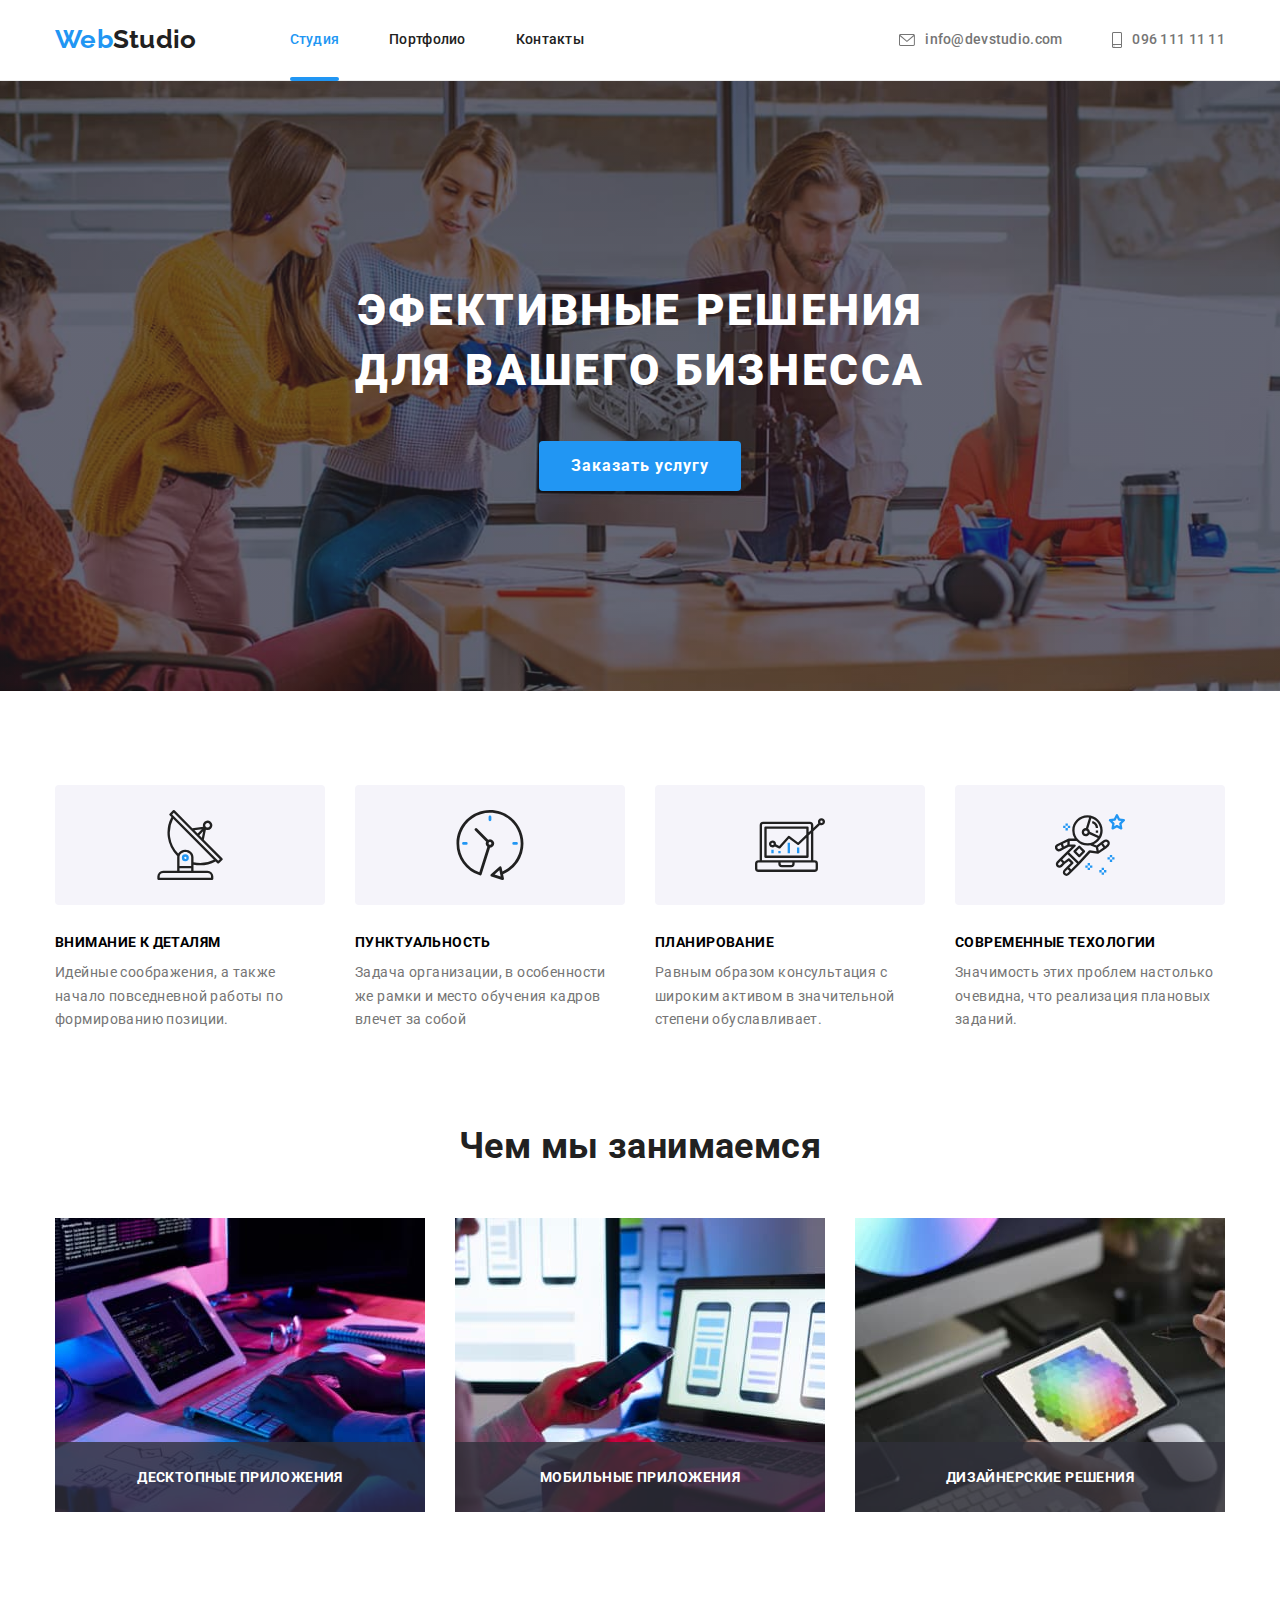
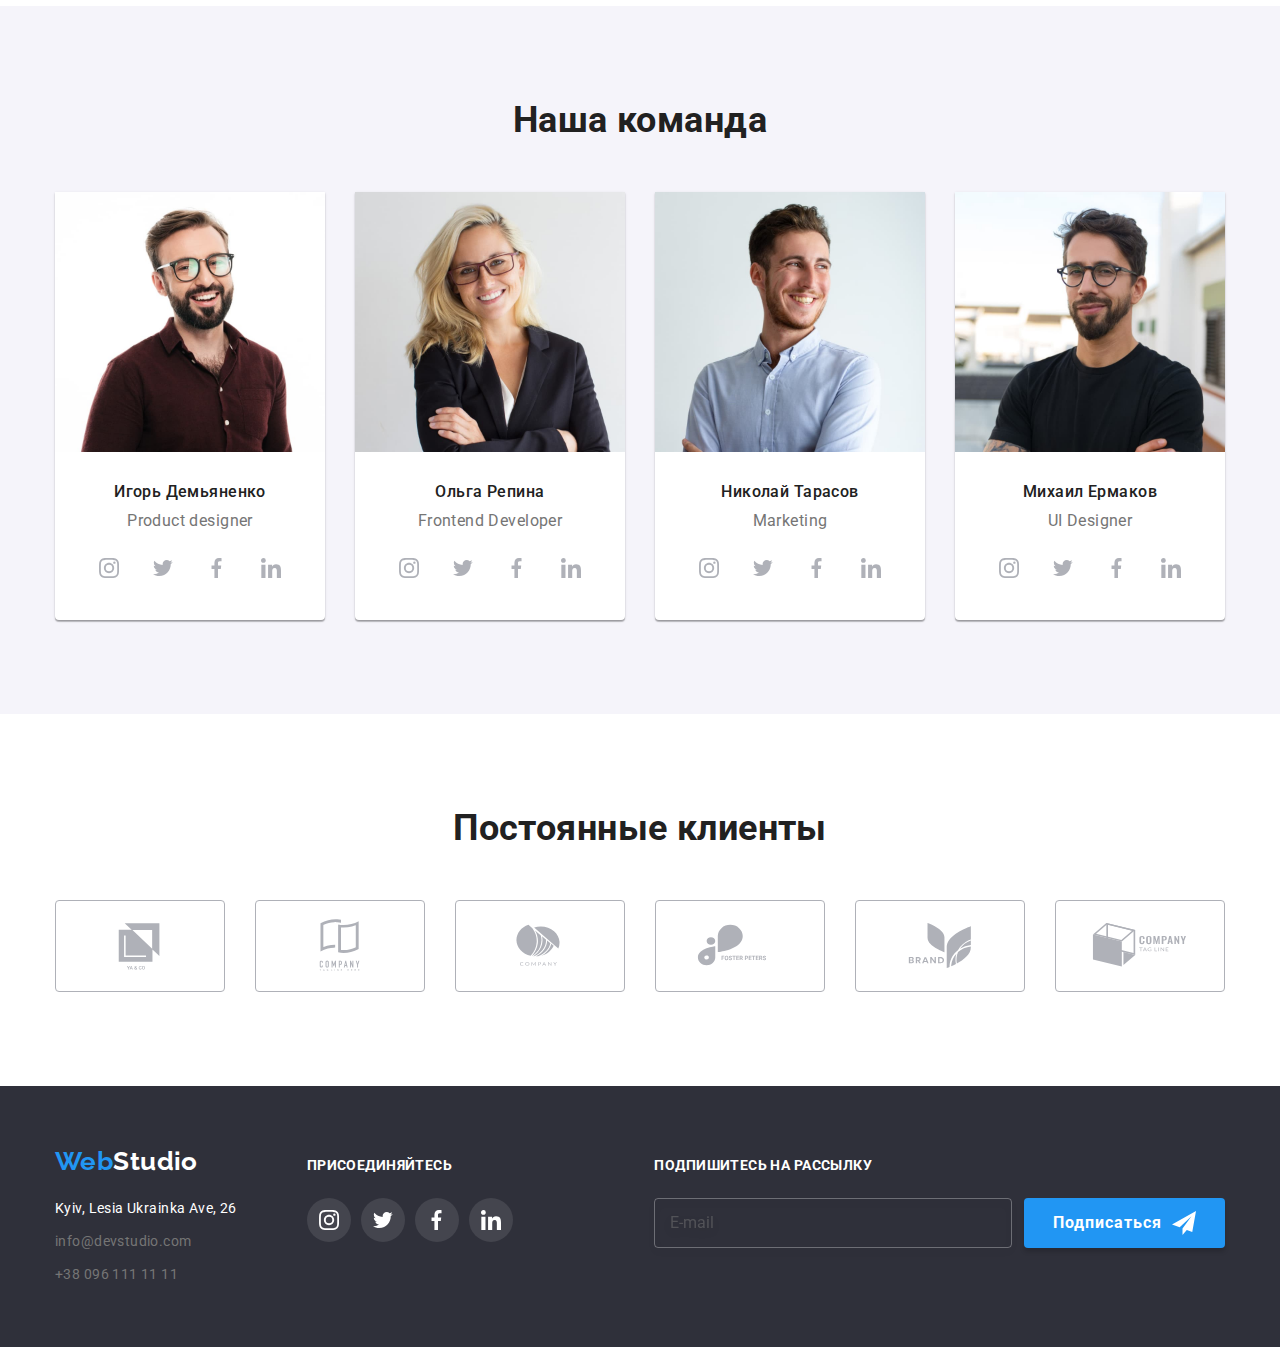
==== index.html @ c637be65 "Initial commit" ====
<!DOCTYPE html>
<html lang="ru">

<head>
  <meta charset="UTF-8" />
  <meta http-equiv="X-UA-Compatible" content="IE=edge" />
  <meta name="viewport" content="width=device-width, initial-scale=1.0" />
  <title>Document</title>
  <link rel="stylesheet"
    href="https://cdnjs.cloudflare.com/ajax/libs/modern-normalize/1.0.0/modern-normalize.min.css" />
  <link href="https://fonts.googleapis.com/css2?family=Raleway:wght@700&family=Roboto:wght@400;500;700;900&display=swap"
    rel="stylesheet" />
  <link rel="stylesheet" href="./css/main.min.css" />
</head>

<!--шапка сайта-->
<header class="header">
  <div class="header__container container">
    <nav class="nav">

      <a href="index.html" class="link logo">Web<span class="logo-studio">Studio</span></a>
      <ul class="list nav__list">

        <li class="nav__list-item"><a href="index.html" class="nav__link link blue">Студия</a></li>

        <li class="nav__list-item"><a href="portfolio.html" class="nav__link link">Портфолио</a></li>

        <li class="nav__list-item"><a href="" class="nav__link link">Контакты</a></li>
      </ul>
    </nav>
    <ul class="list contacts">
      <li class="contacts__item"><a href="mailto:info@devstudio.com" class="link contacts__link"><svg
            class="icon mail__icon">
            <use href="./images/index_logo/symbol-defs.svg#icon-mailbox"></use>
          </svg>
          info@devstudio.com</a></li>

      <li class="contacts__item"><a href="tel:+380961111111" class="link contacts__link">
          <svg class="icon tel__icon">
            <use href="./images/index_logo/symbol-defs.svg#icon-smartphone"></use>
          </svg>
          096 111 11 11</a></li>
    </ul>

  </div>
</header>
<main>
  <!--главная страница-->

  <section class="hero">
    <div class="container">
      <h1 class="hero-title">Эфективные решения для вашего бизнесса</h1>
      <button type="button" class="hero-button" data-modal-open>Заказать услугу</button>
    </div>
  </section>

  <section class="description section">
    <div class="container">
      <h2 class="hidden-title">Наши особенности</h2>
      <ul class="description__list list card-set">
        <li class="description-item ">
          <div class="description-icon">
            <svg class="icon" width="70" height="70">
              <use href="./images/index_logo/symbol-defs.svg#icon-antenna-1"></use>
            </svg>
          </div>
          <h3 class="description-title">Внимание к деталям</h3>
          <p class="about-content">Идейные соображения, а также начало повседневной работы по формированию позиции.</p>
        </li>
        <li class="description-item ">
          <div class="description-icon">
            <svg class="icon" width="70" height="70">
              <use href="./images/index_logo/symbol-defs.svg#icon-clock-2"></use>
            </svg>
          </div>
          <h3 class="description-title">Пунктуальность</h3>
          <p class="about-content">
            Задача организации, в особенности же рамки и место обучения кадров влечет за собой
          </p>
        </li>
        <li class="description-item ">
          <div class="description-icon">
            <svg class="icon" width="70" height="70">
              <use href="./images/index_logo/symbol-defs.svg#icon-diagram-3"></use>
            </svg>
          </div>
          <h3 class="description-title">Планирование</h3>
          <p class="about-content">
            Равным образом консультация с широким активом в значительной степени обуславливает.
          </p>
        </li>
        <li class="description-item ">
          <div class="description-icon">
            <svg class="icon" width="70" height="70">
              <use href="./images/index_logo/symbol-defs.svg#icon-astronaut-4"></use>
            </svg>
          </div>
          <h3 class="description-title">Современные техологии</h3>
          <p class="about-content">Значимость этих проблем настолько очевидна, что реализация плановых заданий.</p>
        </li>
      </ul>
    </div>
  </section>

  <section class="section about">
    <div class="container">
      <h2 class="section-title">Чем мы занимаемся</h2>
      <ul class="about-list list card-set">

        <li class="about-item">

          <img src="./images/computer.jpg" alt="комп" width="370" height="294" />
          <div class="about-card">
            <p class="about-text">ДЕСКТОПНЫЕ ПРИЛОЖЕНИЯ</p>
          </div>
        </li>
        <li class="about-item">

          <img src="./images/telephone.jpg" alt="телефон" width="370" height="294" />
          <div class="about-card">
            <p class="about-text">МОБИЛЬНЫЕ ПРИЛОЖЕНИЯ</p>

          </div>
        </li>
        <li class="about-item">

          <img src="./images/tablet.jpg" alt="планшет" width="370" height="294" />
          <div class="about-card">
            <p class="about-text">ДИЗАЙНЕРСКИЕ РЕШЕНИЯ</p>
          </div>


        </li>


      </ul>
    </div>
  </section>
  <section class="team section">
    <div class="container">
      <h2 class="section-title">Наша команда</h2>
      <ul class="team-list list card-set">
        <li class="team-item">
          <img src="./images/man1.jpg" alt="Игорь Демьяненко" width="270" height="260" />
          <div class="team-about">
            <h3 class="team-name">Игорь Демьяненко</h3>
            <p class="team-work">Product designer</p>

            <ul class="socials list">
              <li class="socials-item">
                <a class="socials-link link" href="" target="_blank" rel="noopener noreferrer" aria-label="instagram">
                  <svg class="socials-icon" width="20px" height="20px">
                    <use href="./images/index_logo/symbol-defs.svg#icon-instagram"></use>
                  </svg>
                </a>
              </li>
              <li class="socials-item">
                <a class="socials-link link" href="" target="_blank" rel="noopener noreferrer" aria-label="twitter">
                  <svg class="socials-icon" width="20" height="20">
                    <use href="./images/index_logo/symbol-defs.svg#icon-twitter"></use>
                  </svg>
                </a>
              </li>
              <li class="socials-item">
                <a class="socials-link link" href="" target="_blank" rel="noopener noreferrer" aria-label="facebook">
                  <svg class="socials-icon" width="20" height="20">
                    <use href="./images/index_logo/symbol-defs.svg#icon-facebook"></use>
                  </svg>
                </a>
              </li>
              <li class="socials-item">
                <a class="socials-link link" href="" target="_blank" rel="noopener noreferrer" aria-label="linkedin">
                  <svg class="socials-icon" width="20" height="20">
                    <use href="./images/index_logo/symbol-defs.svg#icon-linkedin"></use>
                  </svg>
                </a>
              </li>
            </ul>
          </div>
        </li>
        <li class="team-item">
          <img src="./images/women1.jpg" alt="Ольга Репина" width="270" height="260" />
          <div class="team-about">
            <h3 class="team-name">Ольга Репина</h3>
            <p class="team-work">Frontend Developer</p>
            <ul class="socials list">
              <li class="socials-item">
                <a class="socials-link link" href="" target="_blank" rel="noopener noreferrer" aria-label="instagram">
                  <svg class="socials-icon" width="20px" height="20px">
                    <use href="./images/index_logo/symbol-defs.svg#icon-instagram"></use>
                  </svg>
                </a>
              </li>
              <li class="socials-item">
                <a class="socials-link link" href="" target="_blank" rel="noopener noreferrer" aria-label="twitter">
                  <svg class="socials-icon" width="20" height="20">
                    <use href="./images/index_logo/symbol-defs.svg#icon-twitter"></use>
                  </svg>
                </a>
              </li>
              <li class="socials-item">
                <a class="socials-link link" href="" target="_blank" rel="noopener noreferrer" aria-label="facebook">
                  <svg class="socials-icon" width="20" height="20">
                    <use href="./images/index_logo/symbol-defs.svg#icon-facebook"></use>
                  </svg>
                </a>
              </li>
              <li class="socials-item">
                <a class="socials-link link" href="" target="_blank" rel="noopener noreferrer" aria-label="linkedin">
                  <svg class="socials-icon" width="20" height="20">
                    <use href="./images/index_logo/symbol-defs.svg#icon-linkedin"></use>
                  </svg>
                </a>
              </li>
            </ul>
          </div>
        </li>

        <li class="team-item">
          <img src="./images/man2.jpg" alt="Николай Тарасов" width="270" height="260" />
          <div class="team-about">

            <h3 class="team-name">Николай Тарасов</h3>
            <p class="team-work">Marketing</p>
            <ul class="socials list">
              <li class="socials-item">
                <a class="socials-link link" href="" target="_blank" rel="noopener noreferrer" aria-label="instagram">
                  <svg class="socials-icon" width="20px" height="20px">
                    <use href="./images/index_logo/symbol-defs.svg#icon-instagram"></use>
                  </svg>
                </a>
              </li>
              <li class="socials-item">
                <a class="socials-link link" href="" target="_blank" rel="noopener noreferrer" aria-label="twitter">
                  <svg class="socials-icon" width="20" height="20">
                    <use href="./images/index_logo/symbol-defs.svg#icon-twitter"></use>
                  </svg>
                </a>
              </li>
              <li class="socials-item">
                <a class="socials-link link" href="" target="_blank" rel="noopener noreferrer" aria-label="facebook">
                  <svg class="socials-icon" width="20" height="20">
                    <use href="./images/index_logo/symbol-defs.svg#icon-facebook"></use>
                  </svg>
                </a>
              </li>
              <li class="socials-item">
                <a class="socials-link link" href="" target="_blank" rel="noopener noreferrer" aria-label="linkedin">
                  <svg class="socials-icon" width="20" height="20">
                    <use href="./images/index_logo/symbol-defs.svg#icon-linkedin"></use>
                  </svg>
                </a>

              </li>

            </ul>
          </div>

        <li class="team-item">
          <img src="./images/man3.jpg" alt="Михаил Ермаков" width="270" height="260" />

          <div class="team-about">
            <h3 class="team-name">Михаил Ермаков</h3>
            <p class="team-work">UI Designer</p>
            <ul class="socials list">
              <li class="socials-item">
                <a class="socials-link link" href="" target="_blank" rel="noopener noreferrer" aria-label="instagram">
                  <svg class="socials-icon" width="20px" height="20px">
                    <use href="./images/index_logo/symbol-defs.svg#icon-instagram"></use>
                  </svg>
                </a>
              </li>
              <li class="socials-item">
                <a class="socials-link link" href="" target="_blank" rel="noopener noreferrer" aria-label="twitter">
                  <svg class="socials-icon" width="20" height="20">
                    <use href="./images/index_logo/symbol-defs.svg#icon-twitter"></use>
                  </svg>
                </a>
              </li>
              <li class="socials-item">
                <a class="socials-link link" href="" target="_blank" rel="noopener noreferrer" aria-label="facebook">
                  <svg class="socials-icon" width="20" height="20">
                    <use href="./images/index_logo/symbol-defs.svg#icon-facebook"></use>
                  </svg>
                </a>
              </li>
              <li class="socials-item">
                <a class="socials-link link" href="" target="_blank" rel="noopener noreferrer" aria-label="linkedin">
                  <svg class="socials-icon" width="20" height="20">
                    <use href="./images/index_logo/symbol-defs.svg#icon-linkedin"></use>
                  </svg>
                </a>
              </li>
            </ul>

          </div>

      </ul>



    </div>

  </section>
  <section class="client-section section">
    <div class="container">
      <h3 class="section-title">Постоянные клиенты</h3>
      <ul class="card-set list ">
        <li class="client-logo-item">
          <a class="client-link link" href="" target="_blank" rel="noopener noreferrer" aria-label="linkedin">
            <svg class="socials-icon-logo" width="106" height="60">
              <use href="./images/index_logo/symbol-defs.svg#icon-Logo"></use>
            </svg>
          </a>

        </li>
        <li class="client-logo-item">
          <a class="client-link link" href="" target="_blank" rel="noopener noreferrer" aria-label="linkedin">
            <svg class="socials-icon-logo" width="106" height="60">
              <use href="./images/index_logo/symbol-defs.svg#icon-Logo-1"></use>
            </svg>
          </a>
        </li>
        <li class="client-logo-item">
          <a class="client-link link" href="" target="_blank" rel="noopener noreferrer" aria-label="linkedin">
            <svg class="socials-icon-logo" width="106" height="60">
              <use href="./images/index_logo/symbol-defs.svg#icon-Logo-2"></use>
            </svg>
          </a>
        </li>
        <li class="client-logo-item">
          <a class="client-link link" href="" target="_blank" rel="noopener noreferrer" aria-label="linkedin">
            <svg class="socials-icon-logo" width="106" height="60">
              <use href="./images/index_logo/symbol-defs.svg#icon-Logo-3"></use>
            </svg>
          </a>
        </li>
        <li class="client-logo-item">
          <a class="client-link link" href="" target="_blank" rel="noopener noreferrer" aria-label="linkedin">
            <svg class="socials-icon-logo" width="106" height="60">
              <use href="./images/index_logo/symbol-defs.svg#icon-Logo-4"></use>
            </svg>
          </a>
        </li>
        <li class="client-logo-item">
          <a class="client-link link" href="" target="_blank" rel="noopener noreferrer" aria-label="linkedin">
            <svg class="socials-icon-logo" width="106" height="60">
              <use href="./images/index_logo/symbol-defs.svg#icon-Logo-5"></use>
            </svg>
          </a>
        </li>
      </ul>
    </div>
  </section>


</main>

<!--футер-->


<footer class="footer-section">
  <div class="container">
    <div class="footer-container">
      <div class="footer-adress">
        <a href="index.html" class="logo-footer link logo">Web<span class="logo-studio">Studio</span>
        </a>
        <address class="footer-adress">
          <ul class="adress-list list">
            <li class="adress-item">
              <a class="link map" href="https://goo.gl/maps/7oPvkChuXzZk7sUt8" target="_blank"
                rel="noreferrer noopener">Kyiv, Lesia Ukrainka Ave, 26</a>
            </li>
            <li class="adress-item">
              <a href="mailto:info@devstudio.com" class="link">info@devstudio.com</a>
            </li>
            <li class="adress-item">
              <a href="tel:+380961111111" class="link">+38 096 111 11 11</a>
            </li>
          </ul>
        </address>
      </div>
      <div class="footer-social-list list">
        <p class="footer-social-title">Присоединяйтесь</p>
        <ul class="socials list">
          <li class="socials-item">
            <a class="socials-link link" href="" target="_blank" rel="noopener noreferrer" aria-label="instagram">
              <svg class="footer-socials-icon" width="20px" height="20px">
                <use href="./images/index_logo/symbol-defs.svg#icon-instagram"></use>
              </svg>
            </a>
          </li>
          <li class="socials-item">
            <a class="socials-link link" href="" target="_blank" rel="noopener noreferrer" aria-label="twitter">
              <svg class="footer-socials-icon" width="20" height="20">
                <use href="./images/index_logo/symbol-defs.svg#icon-twitter"></use>
              </svg>
            </a>
          </li>
          <li class="socials-item">
            <a class="socials-link link" href="" target="_blank" rel="noopener noreferrer" aria-label="facebook">
              <svg class="footer-socials-icon" width="20" height="20">
                <use href="./images/index_logo/symbol-defs.svg#icon-facebook"></use>
              </svg>
            </a>
          </li>
          <li class="socials-item">
            <a class="socials-link link" href="" target="_blank" rel="noopener noreferrer" aria-label="linkedin">
              <svg class="footer-socials-icon" width="20" height="20">
                <use href="./images/index_logo/symbol-defs.svg#icon-linkedin"></use>
              </svg>
            </a>
          </li>
        </ul>
      </div>
      <div class="footer-subscribe">
        <p class="footer-social-title">Подпишитесь на рассылку</p>
        <form class="footer-form">
          <input type="email" class="footer-form-input" name="email" placeholder="E-mail" required>
          <button class="footer-button hero-button" type="submit">Подписаться
            <svg class="footer-icon-send" width="24px" height="24px" xmlns="http://www.w3.org/2000/svg">
              <path
                d="M24 0L0 13.5L7.66994 16.3407L19.5 5.25002L10.5017 17.3896L10.509 17.3923L10.5 17.3896V24.0001L14.8013 18.982L20.2501 21.0001L24 0Z" />
            </svg>
          </button>
        </form>
      </div>
    </div>
  </div>
</footer>
<!-- Модальное окно-->
<div class="backdrop is-hidden" data-modal>
  <div class="modal">
    <!-- Контент модального окна -->
    <form class="form" autocomplete="off">
      <strong class="form-title">Залиште свої дані, ми вам передзвонимо</strong>

      <div class="register-form-group" role="group">

        <label class="form-field" for="name">
          <span class="form-label">Имя</span>
          <span class = "form-block">
          <input type="text" class="form-input" id="name" required minlength="3">
          <svg class="register-form-icon" width="18" height="18">
            <use href="./js/img_modal/modal-sybol.svg#iconperson-black"></use>
          </svg>
        </span>
        </label>


        <label class="form-field" for="telephone">
          <span class="form-label">Телефон</span>
          <span class = "form-block">
          <input type="tel" class="form-input" name="phone" id="telephone" required maxlength="13">
          <svg class="register-form-icon" width="18" height="18">
            <use href="./js/img_modal/modal-sybol.svg#iconphone-black"></use>
          </svg>
        </span>
        </label>

        <label class="form-field" for="mail">
          <span class="form-label">Почта</span>
          <span class = "form-block">
          <input type="email" class="form-input" name="mail" id="mail" required>
              <svg class="register-form-icon" width="18" height="18">
            <use href="./js/img_modal/modal-sybol.svg#iconemail-black"></use>
          </svg>
          </span>
        </label>

        <label for="coment" class="form-field">
          <span class="form-label">Коментарий</span>
          <textarea class="form-input text-input" name="coment" id="coment" rows="3"
            placeholder="Введите текст"></textarea>
        </label>
      </div>
      <label class="label-checkbox">
        <input class="checkbox" type="checkbox" name="checkbox">
        <span class="checkbox-icon"></span>
        <span class="checkbox-span">Соглашаюсь с рассылкой и принимаю <a class="blue" href="#order-agree">Условия
            договора</a></span>
      </label>
   
      <button class="hero-button" type="submit">Отправить</button>
 </form>
<!-- close-modal-button -->
    <button class="modal-close-button" data-modal-close>
      <svg width="30" height="30" fill="none" xmlns="http://www.w3.org/2000/svg">
        <circle cx="15" cy="15" r="15" fill="#fff" />
        <circle cx="15" cy="15" r="14.5" stroke="#000" stroke-opacity=".1" />
        <path class="close-button-cross"
          d="M21 10.1 19.9 9l-4.4 4.4L11.1 9 10 10.1l4.4 4.4-4.4 4.4 1.1 1.1 4.4-4.4 4.4 4.4 1.1-1.1-4.4-4.4 4.4-4.4Z"
          fill="#000" />
      </svg>
    </button>

  </div>
</div> <!-- <div class="overlay-modal"></div> -->

<script src="./js/modal.js"></script>
</body>

</html>
---- css/main.min.css ----
:root{--cards-item: 1;--cards-set-gap: 30px}h1,h2,h3,h4,h5,p{margin:0}ul,ol{padding:0;margin:0}img{display:block;max-width:100%;height:auto}.list{list-style-type:none}.link{color:currentColor;text-decoration:none}body{font-weight:400;font-size:14px;line-height:1.71;letter-spacing:.03em;color:#757575;font-family:"Roboto",sans-serif}.hidden-title{position:absolute;width:1px;height:1px;margin:-1px;border:0;padding:0;white-space:nowrap;-webkit-clip-path:inset(100%);clip-path:inset(100%);clip:rect(0 0 0 0);overflow:hidden}.link-container{display:-webkit-box;display:-ms-flexbox;display:flex}.is-hidden{opacity:0;visibility:hidden;pointer-events:none}.card-set{display:-webkit-box;display:-ms-flexbox;display:flex;-ms-flex-wrap:wrap;flex-wrap:wrap;gap:30px;-webkit-box-pack:center;-ms-flex-pack:center;justify-content:center}.container{margin:0 auto;padding-right:15px;padding-left:15px}@media screen and (min-width: 480px){.container{width:450px}}@media screen and (min-width: 768px){.container{width:738px}}@media screen and (min-width: 480px){.container{width:1200px}}.section{padding-top:94px;padding-bottom:94px}.section-title{margin-bottom:50px;font-weight:700;font-size:36px;line-height:1.16;color:#212121;text-align:center}.adress-item:hover,.adress-item:focus{color:#2196f3}.adress-item:not(:last-child){margin-bottom:9px}.adress-item{-webkit-transition:color 250ms cubic-bezier(0.4, 0, 0.2, 1);transition:color 250ms cubic-bezier(0.4, 0, 0.2, 1)}.backdrop{position:fixed;top:0;left:0;width:100%;height:100%;background:rgba(0,0,0,.2);display:-webkit-box;display:-ms-flexbox;display:flex;-webkit-box-align:center;-ms-flex-align:center;align-items:center;-webkit-box-pack:center;-ms-flex-pack:center;justify-content:center;-webkit-transition:opacity 250ms cubic-bezier(0.4, 0, 0.2, 1),visibility 250ms cubic-bezier(0.4, 0, 0.2, 1);transition:opacity 250ms cubic-bezier(0.4, 0, 0.2, 1),visibility 250ms cubic-bezier(0.4, 0, 0.2, 1)}.hero-button{display:-webkit-box;display:-ms-flexbox;display:flex;-webkit-box-pack:center;-ms-flex-pack:center;justify-content:center;-webkit-box-align:center;-ms-flex-align:center;align-items:center;margin-left:auto;margin-right:auto;min-width:200px;padding:10px 32px;font-weight:700;font-size:16px;line-height:1.875;letter-spacing:.06em;background:#2196f3;color:#fff;-webkit-box-shadow:0px 4px 4px rgba(0,0,0,.15);box-shadow:0px 4px 4px rgba(0,0,0,.15);border-radius:4px;border:none;cursor:pointer;-webkit-transition:background-color 250ms cubic-bezier(0.4, 0, 0.2, 1);transition:background-color 250ms cubic-bezier(0.4, 0, 0.2, 1)}.hero-button:hover,.hero-button:focus{background-color:#188ce8;outline:none}.filter-button{font-family:"Roboto";font-style:normal;font-weight:500;font-size:16px;line-height:1.62;background:#f5f4fa;color:#212121;cursor:pointer;outline:none;border:none;padding:6px 22px;height:38px;border-radius:4px;-webkit-transition:color 250ms cubic-bezier(0.4, 0, 0.2, 1),background-color 250ms cubic-bezier(0.4, 0, 0.2, 1),-webkit-box-shadow 250ms cubic-bezier(0.4, 0, 0.2, 1);transition:color 250ms cubic-bezier(0.4, 0, 0.2, 1),background-color 250ms cubic-bezier(0.4, 0, 0.2, 1),-webkit-box-shadow 250ms cubic-bezier(0.4, 0, 0.2, 1);transition:color 250ms cubic-bezier(0.4, 0, 0.2, 1),box-shadow 250ms cubic-bezier(0.4, 0, 0.2, 1),background-color 250ms cubic-bezier(0.4, 0, 0.2, 1);transition:color 250ms cubic-bezier(0.4, 0, 0.2, 1),box-shadow 250ms cubic-bezier(0.4, 0, 0.2, 1),background-color 250ms cubic-bezier(0.4, 0, 0.2, 1),-webkit-box-shadow 250ms cubic-bezier(0.4, 0, 0.2, 1)}.filter-button:hover,.filter-button:focus{background-color:#2196f3;color:#f5f4fa;-webkit-box-shadow:0px 3px 1px rgba(0,0,0,.1),0px 1px 2px rgba(0,0,0,.08),0px 2px 2px rgba(0,0,0,.12);box-shadow:0px 3px 1px rgba(0,0,0,.1),0px 1px 2px rgba(0,0,0,.08),0px 2px 2px rgba(0,0,0,.12);outline:none}.modal-close-button{position:absolute;right:8px;top:8px;background:#fff;border:none;display:-webkit-box;display:-ms-flexbox;display:flex;-webkit-box-align:center;-ms-flex-align:center;align-items:center;-webkit-box-pack:center;-ms-flex-pack:center;justify-content:center;opacity:.7;cursor:pointer;padding:0}.modal-close-button:hover .close-button-cross,.modal-close-button:focus .close-button-cross{fill:#2196f3}.footer-button{display:-webkit-box;display:-ms-flexbox;display:flex;padding:10px 29px;-webkit-box-pack:center;-ms-flex-pack:center;justify-content:center;-webkit-box-align:center;-ms-flex-align:center;align-items:center;gap:10px}.label-checkbox{margin-bottom:20px;display:-webkit-box;display:-ms-flexbox;display:flex;-webkit-box-pack:center;-ms-flex-pack:center;justify-content:center;-webkit-box-align:center;-ms-flex-align:center;align-items:center;gap:8px;-ms-flex-line-pack:center;align-content:center;cursor:pointer}.checkbox:checked+.checkbox-icon{width:16px;height:15px;background-image:url(../js/img_modal/icon-check.svg);background-color:#2196f3;border-color:#2196f3;background-size:contain}.checkbox:hover+.checkbox-icon,.checkbox:focus+.checkbox-icon{border-color:#2196f3;-webkit-transition:border-color 250ms cubic-bezier(0.4, 0, 0.2, 1);transition:border-color 250ms cubic-bezier(0.4, 0, 0.2, 1)}.checkbox{-webkit-appearance:none;-moz-appearance:none;appearance:none}.checkbox-icon{display:block;height:15px;width:16px;border:2px solid #212121;border-radius:4px}.checkbox-span .blue{color:#2196f3}.contacts{margin-left:auto;display:-webkit-box;display:-ms-flexbox;display:flex;-webkit-box-align:center;-ms-flex-align:center;align-items:center}.contacts__link:hover,.contacts__link:focus{color:#2196f3}.contacts__item:not(:last-child){margin-right:50px}.mail__icon{width:16px;height:12px}.icon:hover{fill:currentColor}.tel__icon{width:10px;height:16px}.contacts .icon{fill:currentColor;margin-right:10px}.logo{color:#2196f3;font-family:"Raleway";font-style:normal;font-weight:700;font-size:26px;line-height:1.2}.logo-studio{color:#212121}.socials-icon-logo{fill:#afb1b8;-webkit-transition:fill 250ms cubic-bezier(0.4, 0, 0.2, 1);transition:fill 250ms cubic-bezier(0.4, 0, 0.2, 1)}.map{color:#fff;-webkit-transition:color 250ms cubic-bezier(0.4, 0, 0.2, 1);transition:color 250ms cubic-bezier(0.4, 0, 0.2, 1)}.map:hover,.map:focus{color:#2196f3}.form-title{display:block;margin-bottom:12px;text-align:center;font-weight:700;font-size:20px;line-height:23px;color:#212121}.modal{position:relative;z-index:2;background:#fff;-webkit-box-shadow:0px 1px 3px rgba(0,0,0,.12),0px 1px 1px rgba(0,0,0,.14),0px 2px 1px rgba(0,0,0,.2);box-shadow:0px 1px 3px rgba(0,0,0,.12),0px 1px 1px rgba(0,0,0,.14),0px 2px 1px rgba(0,0,0,.2);border-radius:4px;-webkit-transition:-webkit-transform 250ms cubic-bezier(0.4, 0, 0.2, 1);transition:-webkit-transform 250ms cubic-bezier(0.4, 0, 0.2, 1);transition:transform 250ms cubic-bezier(0.4, 0, 0.2, 1);transition:transform 250ms cubic-bezier(0.4, 0, 0.2, 1), -webkit-transform 250ms cubic-bezier(0.4, 0, 0.2, 1);display:block;padding:40px}.backdrop.is-hidden .modal{-webkit-transform:scale(0);transform:scale(0)}.modal-svg{background-color:#188ce8}.nav{display:-webkit-box;display:-ms-flexbox;display:flex;-webkit-box-align:center;-ms-flex-align:center;align-items:center}.nav__list{color:#212121;display:-webkit-box;display:-ms-flexbox;display:flex;-webkit-column-gap:50px;-moz-column-gap:50px;column-gap:50px}.nav__list .blue{color:#2196f3}.nav__list>.nav__link:not(:last-child){margin-right:50px}.nav__list .link:hover,.nav__list .link:focus{color:#2196f3}.nav__list .blue::after,.nav__link:hover::after,.nav__link:focus::after{opacity:1}.nav__link::after{content:"";width:100%;height:4px;background-color:#2196f3;border-radius:2px;position:absolute;display:block;opacity:0;bottom:-1px;-webkit-transition:opacity 250ms cubic-bezier(0.4, 0, 0.2, 1);transition:opacity 250ms cubic-bezier(0.4, 0, 0.2, 1)}.nav__link{position:relative}.nav__link,.contacts__link{display:-webkit-box;display:-ms-flexbox;display:flex;-webkit-box-pack:center;-ms-flex-pack:center;justify-content:center;padding-top:32px;padding-bottom:32px;-webkit-box-align:center;-ms-flex-align:center;align-items:center;-webkit-transition:color 250ms cubic-bezier(0.4, 0, 0.2, 1);transition:color 250ms cubic-bezier(0.4, 0, 0.2, 1)}.project-overlay{position:relative;overflow:hidden}.overlay{position:absolute;bottom:0;right:0;width:100%;height:100%;color:#fff;font-size:18px;line-height:28px;letter-spacing:.03em;background-color:rgba(33,150,243,.9);-webkit-transform:translatey(100%);transform:translatey(100%);-webkit-transition:-webkit-transform 250ms ease;transition:-webkit-transform 250ms ease;transition:transform 250ms ease;transition:transform 250ms ease, -webkit-transform 250ms ease;padding:63px 24px;opacity:0}.portfolio-link:hover .overlay,.portfolio-link:focus .overlay{-webkit-transform:translatex(0);transform:translatex(0);opacity:1}.portfolio-item{-ms-flex-preferred-size:calc((100% - 60px)/3);flex-basis:calc((100% - 60px)/3)}.portfolio-link:hover,.portfolio-link:focus{-webkit-box-shadow:0px 1px 1px rgba(0,0,0,.12),0px 4px 4px rgba(0,0,0,.06),1px 4px 6px rgba(0,0,0,.16);box-shadow:0px 1px 1px rgba(0,0,0,.12),0px 4px 4px rgba(0,0,0,.06),1px 4px 6px rgba(0,0,0,.16)}.socials{display:-webkit-box;display:-ms-flexbox;display:flex;-webkit-box-align:center;-ms-flex-align:center;align-items:center;-webkit-box-pack:center;-ms-flex-pack:center;justify-content:center;gap:10px}.socials-link{display:-webkit-box;display:-ms-flexbox;display:flex;-webkit-box-align:center;-ms-flex-align:center;align-items:center;-webkit-box-pack:center;-ms-flex-pack:center;justify-content:center;width:44px;height:44px;background-color:#fff;border-radius:50%;outline:none;-webkit-transition:background-color 250ms cubic-bezier(0.4, 0, 0.2, 1);transition:background-color 250ms cubic-bezier(0.4, 0, 0.2, 1)}.socials-icon{fill:#afb1b8;-webkit-transition:background-color 250ms cubic-bezier(0.4, 0, 0.2, 1),fill 250ms cubic-bezier(0.4, 0, 0.2, 1);transition:background-color 250ms cubic-bezier(0.4, 0, 0.2, 1),fill 250ms cubic-bezier(0.4, 0, 0.2, 1)}.socials-link:hover,.socials-link:focus,.socials-link:active{background-color:#2196f3}.socials-link:hover .socials-icon,.socials-link:active .socials-icon,.socials-link:focus .socials-icon{fill:#fff}.about{padding-top:0}.about-item{-ms-flex-preferred-size:calc((100% - 60px)/3);flex-basis:calc((100% - 60px)/3);position:relative}.about-card{width:100%;position:absolute;bottom:0;left:0;width:100%;font-weight:700;background-color:rgba(47,48,58,.8);line-height:16px;text-align:center;text-transform:uppercase;color:#fff;padding:27px}.client-list{display:-webkit-box;display:-ms-flexbox;display:flex;-webkit-box-align:center;-ms-flex-align:center;align-items:center;-webkit-box-pack:center;-ms-flex-pack:center;justify-content:center;gap:30px}.client-link{display:-webkit-box;display:-ms-flexbox;display:flex;-webkit-box-align:center;-ms-flex-align:center;align-items:center;-webkit-box-pack:center;-ms-flex-pack:center;justify-content:center;height:92px;border:1px solid #afb1b8;outline:none;border-radius:4px;cursor:pointer;-webkit-transition:border 250ms cubic-bezier(0.4, 0, 0.2, 1),fill 250ms cubic-bezier(0.4, 0, 0.2, 1);transition:border 250ms cubic-bezier(0.4, 0, 0.2, 1),fill 250ms cubic-bezier(0.4, 0, 0.2, 1)}.client-link:hover,.client-link:focus{border:var(--color-client-bord-hover)}.client-link:hover .socials-icon-logo,.client-link:focus .socials-icon-logo{fill:#2196f3}.client-logo-item{-ms-flex-preferred-size:calc((100% - 150px)/6);flex-basis:calc((100% - 150px)/6)}.description-title{font-weight:700;font-size:14px;line-height:1.14;text-transform:uppercase;color:#000;margin-bottom:10px}.description-item{-ms-flex-preferred-size:calc((100% - 90px)/4);flex-basis:calc((100% - 90px)/4)}.description-icon{display:-webkit-box;display:-ms-flexbox;display:flex;height:120px;background-color:#f5f4fa;border-radius:4px;-webkit-column-gap:30px;-moz-column-gap:30px;column-gap:30px;margin-bottom:30px;-webkit-box-pack:center;-ms-flex-pack:center;justify-content:center;-webkit-box-align:center;-ms-flex-align:center;align-items:center}.description-icon .icon{height:70px;width:70px;justify-self:center}.filter-list{margin-bottom:50px;display:-webkit-box;display:-ms-flexbox;display:flex;-webkit-column-gap:9px;-moz-column-gap:9px;column-gap:9px;-webkit-box-pack:center;-ms-flex-pack:center;justify-content:center}.filter-list-item{-webkit-box-align:center;-ms-flex-align:center;align-items:center}.footer-social-title{color:var(--color-white);margin-bottom:20px;font-weight:700;text-transform:uppercase}.footer-section{background:var(--color-footer-font);padding-top:60px;padding-bottom:60px}.footer-form{display:-webkit-box;display:-ms-flexbox;display:flex}.footer-form-input{min-width:358px;color:#fff;margin-right:12px;padding:15px;font-size:16px;background-color:rgba(0,0,0,0);border:1px solid rgba(255,255,255,.3);-webkit-filter:drop-shadow(0px 4px 4px rgba(0, 0, 0, 0.15));filter:drop-shadow(0px 4px 4px rgba(0, 0, 0, 0.15));border-radius:4px}.footer-icon-send{fill:currentColor}.footer-adress{font-style:normal;white-space:nowrap}.footer-container{display:-webkit-box;display:-ms-flexbox;display:flex;gap:70px;-webkit-box-align:baseline;-ms-flex-align:baseline;align-items:baseline}.footer-subscribe{margin-left:auto}.footer-socials-icon{fill:#fff}.footer-section .socials-link{background-color:rgba(255,255,255,.1)}.footer-section .socials-link:hover,.footer-section .socials-link:focus{background-color:#2196f3}.footer-section .logo-studio{color:#fff}.container .logo-footer{margin-bottom:20px;display:inline-block}.form-input{width:100%;height:40px;padding:10px;padding-left:42px;margin:0;background:#fff;border:1px solid rgba(33,33,33,.2);border-radius:4px;resize:none;outline:rgba(0,0,0,0);-webkit-transition:border 250ms cubic-bezier(0.4, 0, 0.2, 1),fill 250ms cubic-bezier(0.4, 0, 0.2, 1);transition:border 250ms cubic-bezier(0.4, 0, 0.2, 1),fill 250ms cubic-bezier(0.4, 0, 0.2, 1)}.form-input:focus,.form-input:hover{border-color:#2196f3;cursor:pointer}.form-input:focus+.register-form-icon,.form-input:hover+.register-form-icon{fill:#2196f3}.text-input{height:120px;padding:12px 16px;position:relative;font-weight:400;font-size:12px;line-height:14px;letter-spacing:.01em}.form-label{-webkit-transition:-webkit-transform 250ms cubic-bezier(0.4, 0, 0.2, 1);transition:-webkit-transform 250ms cubic-bezier(0.4, 0, 0.2, 1);transition:transform 250ms cubic-bezier(0.4, 0, 0.2, 1);transition:transform 250ms cubic-bezier(0.4, 0, 0.2, 1), -webkit-transform 250ms cubic-bezier(0.4, 0, 0.2, 1);font-size:12px;line-height:1.1666666667;letter-spacing:.01em;margin-bottom:4px}.form-block{position:relative}.form-field{display:-webkit-box;display:-ms-flexbox;display:flex;-webkit-box-orient:vertical;-webkit-box-direction:normal;-ms-flex-direction:column;flex-direction:column}.form-field:not(:last-child){margin-bottom:10px}.register-form-icon{position:absolute;top:50%;-webkit-transform:translateY(-50%);transform:translateY(-50%);left:12px}.register-form-group{margin-bottom:20px}::-webkit-input-placeholder{color:rgba(117,117,117,.5)}.header{font-weight:500;line-height:1.14;letter-spacing:.02em;background:#fff;border-bottom:1px solid #ececec}.header__container{display:-webkit-box;display:-ms-flexbox;display:flex;-webkit-box-align:center;-ms-flex-align:center;align-items:center}.header .logo{margin-right:93px}.hero{text-align:center;background:#2f303a;padding-top:200px;padding-bottom:200px;background-image:-webkit-gradient(linear, left top, right top, from(rgba(47, 48, 58, 0.4)), to(rgba(47, 48, 58, 0.4))),url(../images/index_logo/header-img.jpg);background-image:linear-gradient(to right, rgba(47, 48, 58, 0.4), rgba(47, 48, 58, 0.4)),url(../images/index_logo/header-img.jpg);max-width:1600px;margin-left:auto;margin-right:auto;background-repeat:no-repeat;background-size:cover;background-position:center}.hero-title{font-weight:900;font-size:44px;line-height:1.36;letter-spacing:.06em;text-transform:uppercase;color:#fff;width:642px;margin-left:auto;margin-right:auto;margin-bottom:40px}.portfolio-title{font-weight:700;font-size:18px;line-height:2;letter-spacing:.06em;color:#212121;margin-bottom:4px}.portfolio-list{font-size:16px;line-height:1.87}.portfolio-link{display:inline-block;-webkit-transition:-webkit-box-shadow 250ms cubic-bezier(0.4, 0, 0.2, 1);transition:-webkit-box-shadow 250ms cubic-bezier(0.4, 0, 0.2, 1);transition:box-shadow 250ms cubic-bezier(0.4, 0, 0.2, 1);transition:box-shadow 250ms cubic-bezier(0.4, 0, 0.2, 1), -webkit-box-shadow 250ms cubic-bezier(0.4, 0, 0.2, 1);outline:none}.cards-content{padding:20px 24px;border:1px solid #eee}.team{background:#f5f4fa}.team-name{font-weight:500;font-size:16px;line-height:1.19;text-align:center;color:#212121;margin-bottom:10px}.team-item{-webkit-box-shadow:0px 1px 3px rgba(0,0,0,.12),0px 1px 1px rgba(0,0,0,.14),0px 2px 1px rgba(0,0,0,.2);box-shadow:0px 1px 3px rgba(0,0,0,.12),0px 1px 1px rgba(0,0,0,.14),0px 2px 1px rgba(0,0,0,.2);border-radius:0px 0px 4px 4px;background-color:#fff;-ms-flex-preferred-size:calc((100% - 90px)/4);flex-basis:calc((100% - 90px)/4);padding-bottom:30px}.team-work{text-align:center;font-size:16px;line-height:1.19;margin-bottom:16px}.team-about{-webkit-box-align:center;-ms-flex-align:center;align-items:center;background-color:#fff;border-radius:0px 0px 4px 4px;padding:0;margin:0}.team-item img{margin-bottom:30px}:root{--color-grey: #757575;--color-dark-grey: #212121;--color-light-blue: #2196f3;--color-white: #ffffff;--color-black: #000000;--color-footer-font: #2f303a;--color-filter-button: #f5f4fa;--color-footer-primary: rgba(255, 255, 255, 0.6);--color-border: 1px solid #eeeeee;--color-head-border: 1px solid #ececec;--color-social-links: #afb1b8;--color-bg-footer-social-links: rgba(255, 255, 255, 0.1);--color-client-border: 1px solid #afb1b8;--color-client-bord-hover: 1px solid #2196f3;--color-bg-about: rgba(47, 48, 58, 0.8);--color-overlay-portfolio: rgba(33, 150, 243, 0.9);--color-bg-overlay-modal-window: rgba(0, 0, 0, 0.2);--color-bg-hover-button-hero: #188ce8;--transition-duration: 250ms;--transition-function: cubic-bezier(0.4, 0, 0.2, 1);--color-placeholder: rgba(117, 117, 117, 0.5)}.client-link:hover,.client-link:focus{border:var(--color-client-bord-hover)}/*# sourceMappingURL=main.min.css.map */
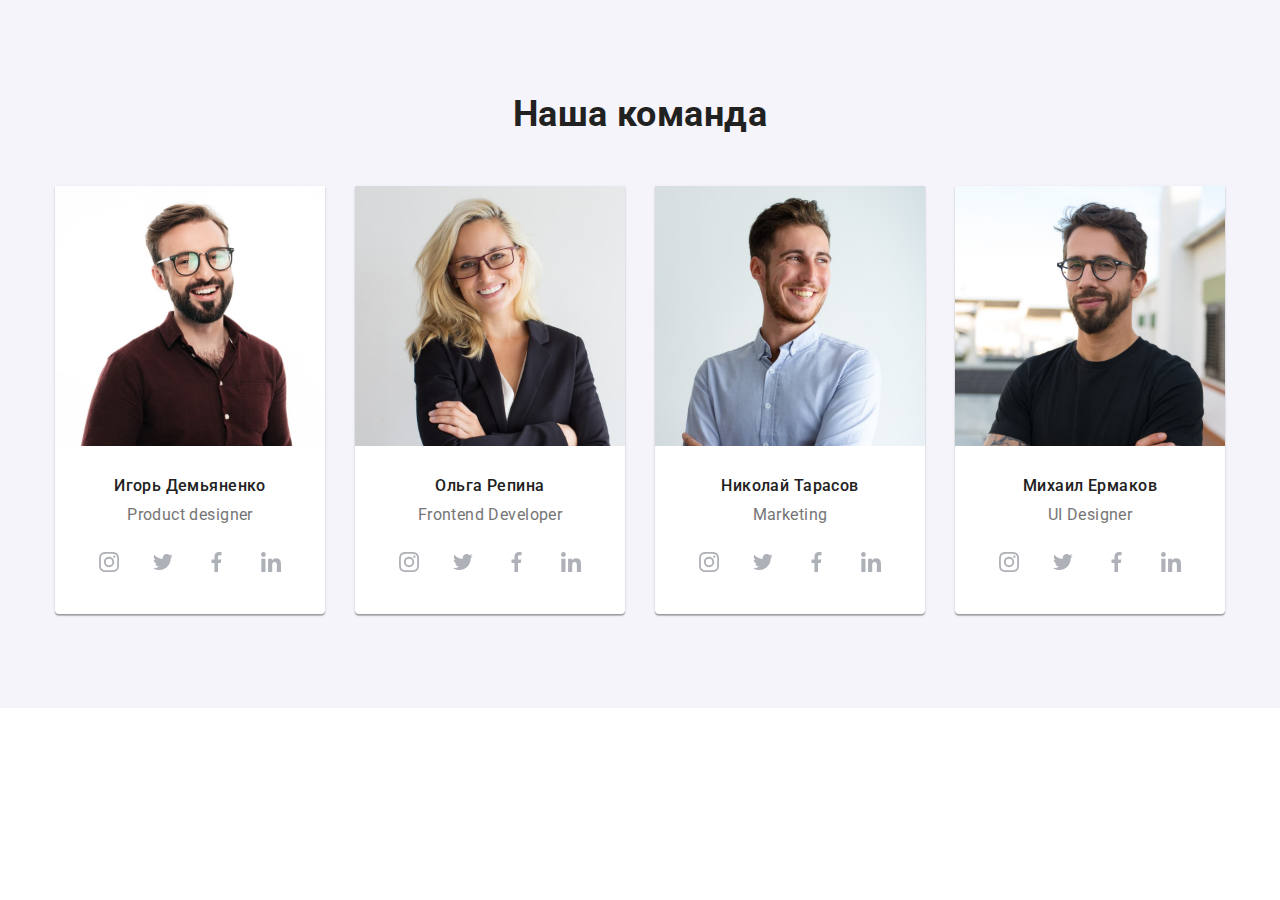
==== commit 5dae4951: "attempt 1" ====
--- a/index.html
+++ b/index.html
@@ -14,7 +14,7 @@
 </head>
 
 <!--шапка сайта-->
-<header class="header">
+<!-- <header class="header">
   <div class="header__container container">
     <nav class="nav">
 
@@ -43,17 +43,17 @@
     </ul>
 
   </div>
-</header>
+</header> -->
 <main>
   <!--главная страница-->
-
+<!-- 
   <section class="hero">
     <div class="container">
       <h1 class="hero-title">Эфективные решения для вашего бизнесса</h1>
       <button type="button" class="hero-button" data-modal-open>Заказать услугу</button>
     </div>
-  </section>
-
+  </section> -->
+<!-- 
   <section class="description section">
     <div class="container">
       <h2 class="hidden-title">Наши особенности</h2>
@@ -100,8 +100,8 @@
         </li>
       </ul>
     </div>
-  </section>
-
+  </section> -->
+<!-- 
   <section class="section about">
     <div class="container">
       <h2 class="section-title">Чем мы занимаемся</h2>
@@ -135,7 +135,7 @@
 
       </ul>
     </div>
-  </section>
+  </section> -->
   <section class="team section">
     <div class="container">
       <h2 class="section-title">Наша команда</h2>
@@ -302,7 +302,7 @@
     </div>
 
   </section>
-  <section class="client-section section">
+  <!-- <section class="client-section section">
     <div class="container">
       <h3 class="section-title">Постоянные клиенты</h3>
       <ul class="card-set list ">
@@ -351,7 +351,7 @@
         </li>
       </ul>
     </div>
-  </section>
+  </section> -->
 
 
 </main>
@@ -359,7 +359,7 @@
 <!--футер-->
 
 
-<footer class="footer-section">
+<!-- <footer class="footer-section">
   <div class="container">
     <div class="footer-container">
       <div class="footer-adress">
@@ -427,7 +427,7 @@
       </div>
     </div>
   </div>
-</footer>
+</footer> -->
 <!-- Модальное окно-->
 <div class="backdrop is-hidden" data-modal>
   <div class="modal">
--- a/css/main.min.css
+++ b/css/main.min.css
@@ -1 +1 @@
-:root{--cards-item: 1;--cards-set-gap: 30px}h1,h2,h3,h4,h5,p{margin:0}ul,ol{padding:0;margin:0}img{display:block;max-width:100%;height:auto}.list{list-style-type:none}.link{color:currentColor;text-decoration:none}body{font-weight:400;font-size:14px;line-height:1.71;letter-spacing:.03em;color:#757575;font-family:"Roboto",sans-serif}.hidden-title{position:absolute;width:1px;height:1px;margin:-1px;border:0;padding:0;white-space:nowrap;-webkit-clip-path:inset(100%);clip-path:inset(100%);clip:rect(0 0 0 0);overflow:hidden}.link-container{display:-webkit-box;display:-ms-flexbox;display:flex}.is-hidden{opacity:0;visibility:hidden;pointer-events:none}.card-set{display:-webkit-box;display:-ms-flexbox;display:flex;-ms-flex-wrap:wrap;flex-wrap:wrap;gap:30px;-webkit-box-pack:center;-ms-flex-pack:center;justify-content:center}.container{margin:0 auto;padding-right:15px;padding-left:15px}@media screen and (min-width: 480px){.container{width:450px}}@media screen and (min-width: 768px){.container{width:738px}}@media screen and (min-width: 480px){.container{width:1200px}}.section{padding-top:94px;padding-bottom:94px}.section-title{margin-bottom:50px;font-weight:700;font-size:36px;line-height:1.16;color:#212121;text-align:center}.adress-item:hover,.adress-item:focus{color:#2196f3}.adress-item:not(:last-child){margin-bottom:9px}.adress-item{-webkit-transition:color 250ms cubic-bezier(0.4, 0, 0.2, 1);transition:color 250ms cubic-bezier(0.4, 0, 0.2, 1)}.backdrop{position:fixed;top:0;left:0;width:100%;height:100%;background:rgba(0,0,0,.2);display:-webkit-box;display:-ms-flexbox;display:flex;-webkit-box-align:center;-ms-flex-align:center;align-items:center;-webkit-box-pack:center;-ms-flex-pack:center;justify-content:center;-webkit-transition:opacity 250ms cubic-bezier(0.4, 0, 0.2, 1),visibility 250ms cubic-bezier(0.4, 0, 0.2, 1);transition:opacity 250ms cubic-bezier(0.4, 0, 0.2, 1),visibility 250ms cubic-bezier(0.4, 0, 0.2, 1)}.hero-button{display:-webkit-box;display:-ms-flexbox;display:flex;-webkit-box-pack:center;-ms-flex-pack:center;justify-content:center;-webkit-box-align:center;-ms-flex-align:center;align-items:center;margin-left:auto;margin-right:auto;min-width:200px;padding:10px 32px;font-weight:700;font-size:16px;line-height:1.875;letter-spacing:.06em;background:#2196f3;color:#fff;-webkit-box-shadow:0px 4px 4px rgba(0,0,0,.15);box-shadow:0px 4px 4px rgba(0,0,0,.15);border-radius:4px;border:none;cursor:pointer;-webkit-transition:background-color 250ms cubic-bezier(0.4, 0, 0.2, 1);transition:background-color 250ms cubic-bezier(0.4, 0, 0.2, 1)}.hero-button:hover,.hero-button:focus{background-color:#188ce8;outline:none}.filter-button{font-family:"Roboto";font-style:normal;font-weight:500;font-size:16px;line-height:1.62;background:#f5f4fa;color:#212121;cursor:pointer;outline:none;border:none;padding:6px 22px;height:38px;border-radius:4px;-webkit-transition:color 250ms cubic-bezier(0.4, 0, 0.2, 1),background-color 250ms cubic-bezier(0.4, 0, 0.2, 1),-webkit-box-shadow 250ms cubic-bezier(0.4, 0, 0.2, 1);transition:color 250ms cubic-bezier(0.4, 0, 0.2, 1),background-color 250ms cubic-bezier(0.4, 0, 0.2, 1),-webkit-box-shadow 250ms cubic-bezier(0.4, 0, 0.2, 1);transition:color 250ms cubic-bezier(0.4, 0, 0.2, 1),box-shadow 250ms cubic-bezier(0.4, 0, 0.2, 1),background-color 250ms cubic-bezier(0.4, 0, 0.2, 1);transition:color 250ms cubic-bezier(0.4, 0, 0.2, 1),box-shadow 250ms cubic-bezier(0.4, 0, 0.2, 1),background-color 250ms cubic-bezier(0.4, 0, 0.2, 1),-webkit-box-shadow 250ms cubic-bezier(0.4, 0, 0.2, 1)}.filter-button:hover,.filter-button:focus{background-color:#2196f3;color:#f5f4fa;-webkit-box-shadow:0px 3px 1px rgba(0,0,0,.1),0px 1px 2px rgba(0,0,0,.08),0px 2px 2px rgba(0,0,0,.12);box-shadow:0px 3px 1px rgba(0,0,0,.1),0px 1px 2px rgba(0,0,0,.08),0px 2px 2px rgba(0,0,0,.12);outline:none}.modal-close-button{position:absolute;right:8px;top:8px;background:#fff;border:none;display:-webkit-box;display:-ms-flexbox;display:flex;-webkit-box-align:center;-ms-flex-align:center;align-items:center;-webkit-box-pack:center;-ms-flex-pack:center;justify-content:center;opacity:.7;cursor:pointer;padding:0}.modal-close-button:hover .close-button-cross,.modal-close-button:focus .close-button-cross{fill:#2196f3}.footer-button{display:-webkit-box;display:-ms-flexbox;display:flex;padding:10px 29px;-webkit-box-pack:center;-ms-flex-pack:center;justify-content:center;-webkit-box-align:center;-ms-flex-align:center;align-items:center;gap:10px}.label-checkbox{margin-bottom:20px;display:-webkit-box;display:-ms-flexbox;display:flex;-webkit-box-pack:center;-ms-flex-pack:center;justify-content:center;-webkit-box-align:center;-ms-flex-align:center;align-items:center;gap:8px;-ms-flex-line-pack:center;align-content:center;cursor:pointer}.checkbox:checked+.checkbox-icon{width:16px;height:15px;background-image:url(../js/img_modal/icon-check.svg);background-color:#2196f3;border-color:#2196f3;background-size:contain}.checkbox:hover+.checkbox-icon,.checkbox:focus+.checkbox-icon{border-color:#2196f3;-webkit-transition:border-color 250ms cubic-bezier(0.4, 0, 0.2, 1);transition:border-color 250ms cubic-bezier(0.4, 0, 0.2, 1)}.checkbox{-webkit-appearance:none;-moz-appearance:none;appearance:none}.checkbox-icon{display:block;height:15px;width:16px;border:2px solid #212121;border-radius:4px}.checkbox-span .blue{color:#2196f3}.contacts{margin-left:auto;display:-webkit-box;display:-ms-flexbox;display:flex;-webkit-box-align:center;-ms-flex-align:center;align-items:center}.contacts__link:hover,.contacts__link:focus{color:#2196f3}.contacts__item:not(:last-child){margin-right:50px}.mail__icon{width:16px;height:12px}.icon:hover{fill:currentColor}.tel__icon{width:10px;height:16px}.contacts .icon{fill:currentColor;margin-right:10px}.logo{color:#2196f3;font-family:"Raleway";font-style:normal;font-weight:700;font-size:26px;line-height:1.2}.logo-studio{color:#212121}.socials-icon-logo{fill:#afb1b8;-webkit-transition:fill 250ms cubic-bezier(0.4, 0, 0.2, 1);transition:fill 250ms cubic-bezier(0.4, 0, 0.2, 1)}.map{color:#fff;-webkit-transition:color 250ms cubic-bezier(0.4, 0, 0.2, 1);transition:color 250ms cubic-bezier(0.4, 0, 0.2, 1)}.map:hover,.map:focus{color:#2196f3}.form-title{display:block;margin-bottom:12px;text-align:center;font-weight:700;font-size:20px;line-height:23px;color:#212121}.modal{position:relative;z-index:2;background:#fff;-webkit-box-shadow:0px 1px 3px rgba(0,0,0,.12),0px 1px 1px rgba(0,0,0,.14),0px 2px 1px rgba(0,0,0,.2);box-shadow:0px 1px 3px rgba(0,0,0,.12),0px 1px 1px rgba(0,0,0,.14),0px 2px 1px rgba(0,0,0,.2);border-radius:4px;-webkit-transition:-webkit-transform 250ms cubic-bezier(0.4, 0, 0.2, 1);transition:-webkit-transform 250ms cubic-bezier(0.4, 0, 0.2, 1);transition:transform 250ms cubic-bezier(0.4, 0, 0.2, 1);transition:transform 250ms cubic-bezier(0.4, 0, 0.2, 1), -webkit-transform 250ms cubic-bezier(0.4, 0, 0.2, 1);display:block;padding:40px}.backdrop.is-hidden .modal{-webkit-transform:scale(0);transform:scale(0)}.modal-svg{background-color:#188ce8}.nav{display:-webkit-box;display:-ms-flexbox;display:flex;-webkit-box-align:center;-ms-flex-align:center;align-items:center}.nav__list{color:#212121;display:-webkit-box;display:-ms-flexbox;display:flex;-webkit-column-gap:50px;-moz-column-gap:50px;column-gap:50px}.nav__list .blue{color:#2196f3}.nav__list>.nav__link:not(:last-child){margin-right:50px}.nav__list .link:hover,.nav__list .link:focus{color:#2196f3}.nav__list .blue::after,.nav__link:hover::after,.nav__link:focus::after{opacity:1}.nav__link::after{content:"";width:100%;height:4px;background-color:#2196f3;border-radius:2px;position:absolute;display:block;opacity:0;bottom:-1px;-webkit-transition:opacity 250ms cubic-bezier(0.4, 0, 0.2, 1);transition:opacity 250ms cubic-bezier(0.4, 0, 0.2, 1)}.nav__link{position:relative}.nav__link,.contacts__link{display:-webkit-box;display:-ms-flexbox;display:flex;-webkit-box-pack:center;-ms-flex-pack:center;justify-content:center;padding-top:32px;padding-bottom:32px;-webkit-box-align:center;-ms-flex-align:center;align-items:center;-webkit-transition:color 250ms cubic-bezier(0.4, 0, 0.2, 1);transition:color 250ms cubic-bezier(0.4, 0, 0.2, 1)}.project-overlay{position:relative;overflow:hidden}.overlay{position:absolute;bottom:0;right:0;width:100%;height:100%;color:#fff;font-size:18px;line-height:28px;letter-spacing:.03em;background-color:rgba(33,150,243,.9);-webkit-transform:translatey(100%);transform:translatey(100%);-webkit-transition:-webkit-transform 250ms ease;transition:-webkit-transform 250ms ease;transition:transform 250ms ease;transition:transform 250ms ease, -webkit-transform 250ms ease;padding:63px 24px;opacity:0}.portfolio-link:hover .overlay,.portfolio-link:focus .overlay{-webkit-transform:translatex(0);transform:translatex(0);opacity:1}.portfolio-item{-ms-flex-preferred-size:calc((100% - 60px)/3);flex-basis:calc((100% - 60px)/3)}.portfolio-link:hover,.portfolio-link:focus{-webkit-box-shadow:0px 1px 1px rgba(0,0,0,.12),0px 4px 4px rgba(0,0,0,.06),1px 4px 6px rgba(0,0,0,.16);box-shadow:0px 1px 1px rgba(0,0,0,.12),0px 4px 4px rgba(0,0,0,.06),1px 4px 6px rgba(0,0,0,.16)}.socials{display:-webkit-box;display:-ms-flexbox;display:flex;-webkit-box-align:center;-ms-flex-align:center;align-items:center;-webkit-box-pack:center;-ms-flex-pack:center;justify-content:center;gap:10px}.socials-link{display:-webkit-box;display:-ms-flexbox;display:flex;-webkit-box-align:center;-ms-flex-align:center;align-items:center;-webkit-box-pack:center;-ms-flex-pack:center;justify-content:center;width:44px;height:44px;background-color:#fff;border-radius:50%;outline:none;-webkit-transition:background-color 250ms cubic-bezier(0.4, 0, 0.2, 1);transition:background-color 250ms cubic-bezier(0.4, 0, 0.2, 1)}.socials-icon{fill:#afb1b8;-webkit-transition:background-color 250ms cubic-bezier(0.4, 0, 0.2, 1),fill 250ms cubic-bezier(0.4, 0, 0.2, 1);transition:background-color 250ms cubic-bezier(0.4, 0, 0.2, 1),fill 250ms cubic-bezier(0.4, 0, 0.2, 1)}.socials-link:hover,.socials-link:focus,.socials-link:active{background-color:#2196f3}.socials-link:hover .socials-icon,.socials-link:active .socials-icon,.socials-link:focus .socials-icon{fill:#fff}.about{padding-top:0}.about-item{-ms-flex-preferred-size:calc((100% - 60px)/3);flex-basis:calc((100% - 60px)/3);position:relative}.about-card{width:100%;position:absolute;bottom:0;left:0;width:100%;font-weight:700;background-color:rgba(47,48,58,.8);line-height:16px;text-align:center;text-transform:uppercase;color:#fff;padding:27px}.client-list{display:-webkit-box;display:-ms-flexbox;display:flex;-webkit-box-align:center;-ms-flex-align:center;align-items:center;-webkit-box-pack:center;-ms-flex-pack:center;justify-content:center;gap:30px}.client-link{display:-webkit-box;display:-ms-flexbox;display:flex;-webkit-box-align:center;-ms-flex-align:center;align-items:center;-webkit-box-pack:center;-ms-flex-pack:center;justify-content:center;height:92px;border:1px solid #afb1b8;outline:none;border-radius:4px;cursor:pointer;-webkit-transition:border 250ms cubic-bezier(0.4, 0, 0.2, 1),fill 250ms cubic-bezier(0.4, 0, 0.2, 1);transition:border 250ms cubic-bezier(0.4, 0, 0.2, 1),fill 250ms cubic-bezier(0.4, 0, 0.2, 1)}.client-link:hover,.client-link:focus{border:var(--color-client-bord-hover)}.client-link:hover .socials-icon-logo,.client-link:focus .socials-icon-logo{fill:#2196f3}.client-logo-item{-ms-flex-preferred-size:calc((100% - 150px)/6);flex-basis:calc((100% - 150px)/6)}.description-title{font-weight:700;font-size:14px;line-height:1.14;text-transform:uppercase;color:#000;margin-bottom:10px}.description-item{-ms-flex-preferred-size:calc((100% - 90px)/4);flex-basis:calc((100% - 90px)/4)}.description-icon{display:-webkit-box;display:-ms-flexbox;display:flex;height:120px;background-color:#f5f4fa;border-radius:4px;-webkit-column-gap:30px;-moz-column-gap:30px;column-gap:30px;margin-bottom:30px;-webkit-box-pack:center;-ms-flex-pack:center;justify-content:center;-webkit-box-align:center;-ms-flex-align:center;align-items:center}.description-icon .icon{height:70px;width:70px;justify-self:center}.filter-list{margin-bottom:50px;display:-webkit-box;display:-ms-flexbox;display:flex;-webkit-column-gap:9px;-moz-column-gap:9px;column-gap:9px;-webkit-box-pack:center;-ms-flex-pack:center;justify-content:center}.filter-list-item{-webkit-box-align:center;-ms-flex-align:center;align-items:center}.footer-social-title{color:var(--color-white);margin-bottom:20px;font-weight:700;text-transform:uppercase}.footer-section{background:var(--color-footer-font);padding-top:60px;padding-bottom:60px}.footer-form{display:-webkit-box;display:-ms-flexbox;display:flex}.footer-form-input{min-width:358px;color:#fff;margin-right:12px;padding:15px;font-size:16px;background-color:rgba(0,0,0,0);border:1px solid rgba(255,255,255,.3);-webkit-filter:drop-shadow(0px 4px 4px rgba(0, 0, 0, 0.15));filter:drop-shadow(0px 4px 4px rgba(0, 0, 0, 0.15));border-radius:4px}.footer-icon-send{fill:currentColor}.footer-adress{font-style:normal;white-space:nowrap}.footer-container{display:-webkit-box;display:-ms-flexbox;display:flex;gap:70px;-webkit-box-align:baseline;-ms-flex-align:baseline;align-items:baseline}.footer-subscribe{margin-left:auto}.footer-socials-icon{fill:#fff}.footer-section .socials-link{background-color:rgba(255,255,255,.1)}.footer-section .socials-link:hover,.footer-section .socials-link:focus{background-color:#2196f3}.footer-section .logo-studio{color:#fff}.container .logo-footer{margin-bottom:20px;display:inline-block}.form-input{width:100%;height:40px;padding:10px;padding-left:42px;margin:0;background:#fff;border:1px solid rgba(33,33,33,.2);border-radius:4px;resize:none;outline:rgba(0,0,0,0);-webkit-transition:border 250ms cubic-bezier(0.4, 0, 0.2, 1),fill 250ms cubic-bezier(0.4, 0, 0.2, 1);transition:border 250ms cubic-bezier(0.4, 0, 0.2, 1),fill 250ms cubic-bezier(0.4, 0, 0.2, 1)}.form-input:focus,.form-input:hover{border-color:#2196f3;cursor:pointer}.form-input:focus+.register-form-icon,.form-input:hover+.register-form-icon{fill:#2196f3}.text-input{height:120px;padding:12px 16px;position:relative;font-weight:400;font-size:12px;line-height:14px;letter-spacing:.01em}.form-label{-webkit-transition:-webkit-transform 250ms cubic-bezier(0.4, 0, 0.2, 1);transition:-webkit-transform 250ms cubic-bezier(0.4, 0, 0.2, 1);transition:transform 250ms cubic-bezier(0.4, 0, 0.2, 1);transition:transform 250ms cubic-bezier(0.4, 0, 0.2, 1), -webkit-transform 250ms cubic-bezier(0.4, 0, 0.2, 1);font-size:12px;line-height:1.1666666667;letter-spacing:.01em;margin-bottom:4px}.form-block{position:relative}.form-field{display:-webkit-box;display:-ms-flexbox;display:flex;-webkit-box-orient:vertical;-webkit-box-direction:normal;-ms-flex-direction:column;flex-direction:column}.form-field:not(:last-child){margin-bottom:10px}.register-form-icon{position:absolute;top:50%;-webkit-transform:translateY(-50%);transform:translateY(-50%);left:12px}.register-form-group{margin-bottom:20px}::-webkit-input-placeholder{color:rgba(117,117,117,.5)}.header{font-weight:500;line-height:1.14;letter-spacing:.02em;background:#fff;border-bottom:1px solid #ececec}.header__container{display:-webkit-box;display:-ms-flexbox;display:flex;-webkit-box-align:center;-ms-flex-align:center;align-items:center}.header .logo{margin-right:93px}.hero{text-align:center;background:#2f303a;padding-top:200px;padding-bottom:200px;background-image:-webkit-gradient(linear, left top, right top, from(rgba(47, 48, 58, 0.4)), to(rgba(47, 48, 58, 0.4))),url(../images/index_logo/header-img.jpg);background-image:linear-gradient(to right, rgba(47, 48, 58, 0.4), rgba(47, 48, 58, 0.4)),url(../images/index_logo/header-img.jpg);max-width:1600px;margin-left:auto;margin-right:auto;background-repeat:no-repeat;background-size:cover;background-position:center}.hero-title{font-weight:900;font-size:44px;line-height:1.36;letter-spacing:.06em;text-transform:uppercase;color:#fff;width:642px;margin-left:auto;margin-right:auto;margin-bottom:40px}.portfolio-title{font-weight:700;font-size:18px;line-height:2;letter-spacing:.06em;color:#212121;margin-bottom:4px}.portfolio-list{font-size:16px;line-height:1.87}.portfolio-link{display:inline-block;-webkit-transition:-webkit-box-shadow 250ms cubic-bezier(0.4, 0, 0.2, 1);transition:-webkit-box-shadow 250ms cubic-bezier(0.4, 0, 0.2, 1);transition:box-shadow 250ms cubic-bezier(0.4, 0, 0.2, 1);transition:box-shadow 250ms cubic-bezier(0.4, 0, 0.2, 1), -webkit-box-shadow 250ms cubic-bezier(0.4, 0, 0.2, 1);outline:none}.cards-content{padding:20px 24px;border:1px solid #eee}.team{background:#f5f4fa}.team-name{font-weight:500;font-size:16px;line-height:1.19;text-align:center;color:#212121;margin-bottom:10px}.team-item{-webkit-box-shadow:0px 1px 3px rgba(0,0,0,.12),0px 1px 1px rgba(0,0,0,.14),0px 2px 1px rgba(0,0,0,.2);box-shadow:0px 1px 3px rgba(0,0,0,.12),0px 1px 1px rgba(0,0,0,.14),0px 2px 1px rgba(0,0,0,.2);border-radius:0px 0px 4px 4px;background-color:#fff;-ms-flex-preferred-size:calc((100% - 90px)/4);flex-basis:calc((100% - 90px)/4);padding-bottom:30px}.team-work{text-align:center;font-size:16px;line-height:1.19;margin-bottom:16px}.team-about{-webkit-box-align:center;-ms-flex-align:center;align-items:center;background-color:#fff;border-radius:0px 0px 4px 4px;padding:0;margin:0}.team-item img{margin-bottom:30px}:root{--color-grey: #757575;--color-dark-grey: #212121;--color-light-blue: #2196f3;--color-white: #ffffff;--color-black: #000000;--color-footer-font: #2f303a;--color-filter-button: #f5f4fa;--color-footer-primary: rgba(255, 255, 255, 0.6);--color-border: 1px solid #eeeeee;--color-head-border: 1px solid #ececec;--color-social-links: #afb1b8;--color-bg-footer-social-links: rgba(255, 255, 255, 0.1);--color-client-border: 1px solid #afb1b8;--color-client-bord-hover: 1px solid #2196f3;--color-bg-about: rgba(47, 48, 58, 0.8);--color-overlay-portfolio: rgba(33, 150, 243, 0.9);--color-bg-overlay-modal-window: rgba(0, 0, 0, 0.2);--color-bg-hover-button-hero: #188ce8;--transition-duration: 250ms;--transition-function: cubic-bezier(0.4, 0, 0.2, 1);--color-placeholder: rgba(117, 117, 117, 0.5)}.client-link:hover,.client-link:focus{border:var(--color-client-bord-hover)}/*# sourceMappingURL=main.min.css.map */+:root{--cards-item: 1;--cards-set-gap: 30px}h1,h2,h3,h4,h5,p{margin:0}ul,ol{padding:0;margin:0}img{display:block;max-width:100%;height:auto}.list{list-style-type:none}.link{color:currentColor;text-decoration:none}body{font-weight:400;font-size:14px;line-height:1.71;letter-spacing:.03em;color:#757575;font-family:"Roboto",sans-serif}.hidden-title{position:absolute;width:1px;height:1px;margin:-1px;border:0;padding:0;white-space:nowrap;-webkit-clip-path:inset(100%);clip-path:inset(100%);clip:rect(0 0 0 0);overflow:hidden}.link-container{display:-webkit-box;display:-ms-flexbox;display:flex}.is-hidden{opacity:0;visibility:hidden;pointer-events:none}.card-set{display:-webkit-box;display:-ms-flexbox;display:flex;-ms-flex-wrap:wrap;flex-wrap:wrap;gap:30px;-webkit-box-pack:center;-ms-flex-pack:center;justify-content:center}.container{margin:0 auto;padding-right:15px;padding-left:15px;width:100%}@media screen and (min-width: 480px){.container{width:480px}}@media screen and (min-width: 768px){.container{width:738px}}@media screen and (min-width: 1200px){.container{width:1200px}}.section{padding-top:60px;padding-bottom:60px}@media screen and (min-width: 1200px){.section{padding-top:94px;padding-bottom:94px}}.section-title{margin-bottom:50px;font-weight:700;font-size:36px;line-height:1.16;color:#212121;text-align:center}.adress-item:hover,.adress-item:focus{color:#2196f3}.adress-item:not(:last-child){margin-bottom:9px}.adress-item{-webkit-transition:color 250ms cubic-bezier(0.4, 0, 0.2, 1);transition:color 250ms cubic-bezier(0.4, 0, 0.2, 1)}.backdrop{position:fixed;top:0;left:0;width:100%;height:100%;background:rgba(0,0,0,.2);display:-webkit-box;display:-ms-flexbox;display:flex;-webkit-box-align:center;-ms-flex-align:center;align-items:center;-webkit-box-pack:center;-ms-flex-pack:center;justify-content:center;-webkit-transition:opacity 250ms cubic-bezier(0.4, 0, 0.2, 1),visibility 250ms cubic-bezier(0.4, 0, 0.2, 1);transition:opacity 250ms cubic-bezier(0.4, 0, 0.2, 1),visibility 250ms cubic-bezier(0.4, 0, 0.2, 1)}.hero-button{display:-webkit-box;display:-ms-flexbox;display:flex;-webkit-box-pack:center;-ms-flex-pack:center;justify-content:center;-webkit-box-align:center;-ms-flex-align:center;align-items:center;margin-left:auto;margin-right:auto;min-width:200px;padding:10px 32px;font-weight:700;font-size:16px;line-height:1.875;letter-spacing:.06em;background:#2196f3;color:#fff;-webkit-box-shadow:0px 4px 4px rgba(0,0,0,.15);box-shadow:0px 4px 4px rgba(0,0,0,.15);border-radius:4px;border:none;cursor:pointer;-webkit-transition:background-color 250ms cubic-bezier(0.4, 0, 0.2, 1);transition:background-color 250ms cubic-bezier(0.4, 0, 0.2, 1)}.hero-button:hover,.hero-button:focus{background-color:#188ce8;outline:none}.filter-button{font-family:"Roboto";font-style:normal;font-weight:500;font-size:16px;line-height:1.62;background:#f5f4fa;color:#212121;cursor:pointer;outline:none;border:none;padding:6px 22px;height:38px;border-radius:4px;-webkit-transition:color 250ms cubic-bezier(0.4, 0, 0.2, 1),background-color 250ms cubic-bezier(0.4, 0, 0.2, 1),-webkit-box-shadow 250ms cubic-bezier(0.4, 0, 0.2, 1);transition:color 250ms cubic-bezier(0.4, 0, 0.2, 1),background-color 250ms cubic-bezier(0.4, 0, 0.2, 1),-webkit-box-shadow 250ms cubic-bezier(0.4, 0, 0.2, 1);transition:color 250ms cubic-bezier(0.4, 0, 0.2, 1),box-shadow 250ms cubic-bezier(0.4, 0, 0.2, 1),background-color 250ms cubic-bezier(0.4, 0, 0.2, 1);transition:color 250ms cubic-bezier(0.4, 0, 0.2, 1),box-shadow 250ms cubic-bezier(0.4, 0, 0.2, 1),background-color 250ms cubic-bezier(0.4, 0, 0.2, 1),-webkit-box-shadow 250ms cubic-bezier(0.4, 0, 0.2, 1)}.filter-button:hover,.filter-button:focus{background-color:#2196f3;color:#f5f4fa;-webkit-box-shadow:0px 3px 1px rgba(0,0,0,.1),0px 1px 2px rgba(0,0,0,.08),0px 2px 2px rgba(0,0,0,.12);box-shadow:0px 3px 1px rgba(0,0,0,.1),0px 1px 2px rgba(0,0,0,.08),0px 2px 2px rgba(0,0,0,.12);outline:none}.modal-close-button{position:absolute;right:8px;top:8px;background:#fff;border:none;display:-webkit-box;display:-ms-flexbox;display:flex;-webkit-box-align:center;-ms-flex-align:center;align-items:center;-webkit-box-pack:center;-ms-flex-pack:center;justify-content:center;opacity:.7;cursor:pointer;padding:0}.modal-close-button:hover .close-button-cross,.modal-close-button:focus .close-button-cross{fill:#2196f3}.footer-button{display:-webkit-box;display:-ms-flexbox;display:flex;padding:10px 29px;-webkit-box-pack:center;-ms-flex-pack:center;justify-content:center;-webkit-box-align:center;-ms-flex-align:center;align-items:center;gap:10px}.label-checkbox{margin-bottom:20px;display:-webkit-box;display:-ms-flexbox;display:flex;-webkit-box-pack:center;-ms-flex-pack:center;justify-content:center;-webkit-box-align:center;-ms-flex-align:center;align-items:center;gap:8px;-ms-flex-line-pack:center;align-content:center;cursor:pointer}.checkbox:checked+.checkbox-icon{width:16px;height:15px;background-image:url(../js/img_modal/icon-check.svg);background-color:#2196f3;border-color:#2196f3;background-size:contain}.checkbox:hover+.checkbox-icon,.checkbox:focus+.checkbox-icon{border-color:#2196f3;-webkit-transition:border-color 250ms cubic-bezier(0.4, 0, 0.2, 1);transition:border-color 250ms cubic-bezier(0.4, 0, 0.2, 1)}.checkbox{-webkit-appearance:none;-moz-appearance:none;appearance:none}.checkbox-icon{display:block;height:15px;width:16px;border:2px solid #212121;border-radius:4px}.checkbox-span .blue{color:#2196f3}.contacts{margin-left:auto;display:-webkit-box;display:-ms-flexbox;display:flex;-webkit-box-align:center;-ms-flex-align:center;align-items:center}.contacts__link:hover,.contacts__link:focus{color:#2196f3}.contacts__item:not(:last-child){margin-right:50px}.mail__icon{width:16px;height:12px}.icon:hover{fill:currentColor}.tel__icon{width:10px;height:16px}.contacts .icon{fill:currentColor;margin-right:10px}.logo{color:#2196f3;font-family:"Raleway";font-style:normal;font-weight:700;font-size:26px;line-height:1.2}.logo-studio{color:#212121}.socials-icon-logo{fill:#afb1b8;-webkit-transition:fill 250ms cubic-bezier(0.4, 0, 0.2, 1);transition:fill 250ms cubic-bezier(0.4, 0, 0.2, 1)}.map{color:#fff;-webkit-transition:color 250ms cubic-bezier(0.4, 0, 0.2, 1);transition:color 250ms cubic-bezier(0.4, 0, 0.2, 1)}.map:hover,.map:focus{color:#2196f3}.form-title{display:block;margin-bottom:12px;text-align:center;font-weight:700;font-size:20px;line-height:23px;color:#212121}.modal{position:relative;z-index:2;background:#fff;-webkit-box-shadow:0px 1px 3px rgba(0,0,0,.12),0px 1px 1px rgba(0,0,0,.14),0px 2px 1px rgba(0,0,0,.2);box-shadow:0px 1px 3px rgba(0,0,0,.12),0px 1px 1px rgba(0,0,0,.14),0px 2px 1px rgba(0,0,0,.2);border-radius:4px;-webkit-transition:-webkit-transform 250ms cubic-bezier(0.4, 0, 0.2, 1);transition:-webkit-transform 250ms cubic-bezier(0.4, 0, 0.2, 1);transition:transform 250ms cubic-bezier(0.4, 0, 0.2, 1);transition:transform 250ms cubic-bezier(0.4, 0, 0.2, 1), -webkit-transform 250ms cubic-bezier(0.4, 0, 0.2, 1);display:block;padding:40px}.backdrop.is-hidden .modal{-webkit-transform:scale(0);transform:scale(0)}.modal-svg{background-color:#188ce8}.nav{display:-webkit-box;display:-ms-flexbox;display:flex;-webkit-box-align:center;-ms-flex-align:center;align-items:center}.nav__list{color:#212121;display:-webkit-box;display:-ms-flexbox;display:flex;-webkit-column-gap:50px;-moz-column-gap:50px;column-gap:50px}.nav__list .blue{color:#2196f3}.nav__list>.nav__link:not(:last-child){margin-right:50px}.nav__list .link:hover,.nav__list .link:focus{color:#2196f3}.nav__list .blue::after,.nav__link:hover::after,.nav__link:focus::after{opacity:1}.nav__link::after{content:"";width:100%;height:4px;background-color:#2196f3;border-radius:2px;position:absolute;display:block;opacity:0;bottom:-1px;-webkit-transition:opacity 250ms cubic-bezier(0.4, 0, 0.2, 1);transition:opacity 250ms cubic-bezier(0.4, 0, 0.2, 1)}.nav__link{position:relative}.nav__link,.contacts__link{display:-webkit-box;display:-ms-flexbox;display:flex;-webkit-box-pack:center;-ms-flex-pack:center;justify-content:center;padding-top:32px;padding-bottom:32px;-webkit-box-align:center;-ms-flex-align:center;align-items:center;-webkit-transition:color 250ms cubic-bezier(0.4, 0, 0.2, 1);transition:color 250ms cubic-bezier(0.4, 0, 0.2, 1)}.project-overlay{position:relative;overflow:hidden}.overlay{position:absolute;bottom:0;right:0;width:100%;height:100%;color:#fff;font-size:18px;line-height:28px;letter-spacing:.03em;background-color:rgba(33,150,243,.9);-webkit-transform:translatey(100%);transform:translatey(100%);-webkit-transition:-webkit-transform 250ms ease;transition:-webkit-transform 250ms ease;transition:transform 250ms ease;transition:transform 250ms ease, -webkit-transform 250ms ease;padding:63px 24px;opacity:0}.portfolio-link:hover .overlay,.portfolio-link:focus .overlay{-webkit-transform:translatex(0);transform:translatex(0);opacity:1}.portfolio-item{-ms-flex-preferred-size:calc((100% - 60px)/3);flex-basis:calc((100% - 60px)/3)}.portfolio-link:hover,.portfolio-link:focus{-webkit-box-shadow:0px 1px 1px rgba(0,0,0,.12),0px 4px 4px rgba(0,0,0,.06),1px 4px 6px rgba(0,0,0,.16);box-shadow:0px 1px 1px rgba(0,0,0,.12),0px 4px 4px rgba(0,0,0,.06),1px 4px 6px rgba(0,0,0,.16)}.socials{display:-webkit-box;display:-ms-flexbox;display:flex;-webkit-box-align:center;-ms-flex-align:center;align-items:center;-webkit-box-pack:center;-ms-flex-pack:center;justify-content:center;gap:10px}.socials-link{display:-webkit-box;display:-ms-flexbox;display:flex;-webkit-box-align:center;-ms-flex-align:center;align-items:center;-webkit-box-pack:center;-ms-flex-pack:center;justify-content:center;width:44px;height:44px;background-color:#fff;border-radius:50%;outline:none;-webkit-transition:background-color 250ms cubic-bezier(0.4, 0, 0.2, 1);transition:background-color 250ms cubic-bezier(0.4, 0, 0.2, 1)}.socials-icon{fill:#afb1b8;-webkit-transition:background-color 250ms cubic-bezier(0.4, 0, 0.2, 1),fill 250ms cubic-bezier(0.4, 0, 0.2, 1);transition:background-color 250ms cubic-bezier(0.4, 0, 0.2, 1),fill 250ms cubic-bezier(0.4, 0, 0.2, 1)}.socials-link:hover,.socials-link:focus,.socials-link:active{background-color:#2196f3}.socials-link:hover .socials-icon,.socials-link:active .socials-icon,.socials-link:focus .socials-icon{fill:#fff}@media(max-width: 1199.98px){.about{display:none}}.about-item{-ms-flex-preferred-size:calc((100% - 60px)/3);flex-basis:calc((100% - 60px)/3);position:relative}.about-card{width:100%;position:absolute;bottom:0;left:0;width:100%;font-weight:700;background-color:rgba(47,48,58,.8);line-height:16px;text-align:center;text-transform:uppercase;color:#fff;padding:27px}.client-list{display:-webkit-box;display:-ms-flexbox;display:flex;-webkit-box-align:center;-ms-flex-align:center;align-items:center;-webkit-box-pack:center;-ms-flex-pack:center;justify-content:center;gap:30px}.client-link{display:-webkit-box;display:-ms-flexbox;display:flex;-webkit-box-align:center;-ms-flex-align:center;align-items:center;-webkit-box-pack:center;-ms-flex-pack:center;justify-content:center;height:92px;border:1px solid #afb1b8;outline:none;border-radius:4px;cursor:pointer;-webkit-transition:border 250ms cubic-bezier(0.4, 0, 0.2, 1),fill 250ms cubic-bezier(0.4, 0, 0.2, 1);transition:border 250ms cubic-bezier(0.4, 0, 0.2, 1),fill 250ms cubic-bezier(0.4, 0, 0.2, 1)}.client-link:hover,.client-link:focus{border:var(--color-client-bord-hover)}.client-link:hover .socials-icon-logo,.client-link:focus .socials-icon-logo{fill:#2196f3}.client-logo-item{-ms-flex-preferred-size:calc((100% - 150px)/6);flex-basis:calc((100% - 150px)/6)}.description-title{font-weight:700;font-size:14px;line-height:1.14;text-transform:uppercase;color:#000;margin-bottom:10px}.description-item{-ms-flex-preferred-size:calc((100% - 90px)/4);flex-basis:calc((100% - 90px)/4)}.description-icon{display:-webkit-box;display:-ms-flexbox;display:flex;height:120px;background-color:#f5f4fa;border-radius:4px;-webkit-column-gap:30px;-moz-column-gap:30px;column-gap:30px;margin-bottom:30px;-webkit-box-pack:center;-ms-flex-pack:center;justify-content:center;-webkit-box-align:center;-ms-flex-align:center;align-items:center}.description-icon .icon{height:70px;width:70px;justify-self:center}.filter-list{margin-bottom:50px;display:-webkit-box;display:-ms-flexbox;display:flex;-webkit-column-gap:9px;-moz-column-gap:9px;column-gap:9px;-webkit-box-pack:center;-ms-flex-pack:center;justify-content:center}.filter-list-item{-webkit-box-align:center;-ms-flex-align:center;align-items:center}.footer-social-title{color:var(--color-white);margin-bottom:20px;font-weight:700;text-transform:uppercase}.footer-section{background:var(--color-footer-font);padding-top:60px;padding-bottom:60px}.footer-form{display:-webkit-box;display:-ms-flexbox;display:flex}.footer-form-input{min-width:358px;color:#fff;margin-right:12px;padding:15px;font-size:16px;background-color:rgba(0,0,0,0);border:1px solid rgba(255,255,255,.3);-webkit-filter:drop-shadow(0px 4px 4px rgba(0, 0, 0, 0.15));filter:drop-shadow(0px 4px 4px rgba(0, 0, 0, 0.15));border-radius:4px}.footer-icon-send{fill:currentColor}.footer-adress{font-style:normal;white-space:nowrap}.footer-container{display:-webkit-box;display:-ms-flexbox;display:flex;gap:70px;-webkit-box-align:baseline;-ms-flex-align:baseline;align-items:baseline}.footer-subscribe{margin-left:auto}.footer-socials-icon{fill:#fff}.footer-section .socials-link{background-color:rgba(255,255,255,.1)}.footer-section .socials-link:hover,.footer-section .socials-link:focus{background-color:#2196f3}.footer-section .logo-studio{color:#fff}.container .logo-footer{margin-bottom:20px;display:inline-block}.form-input{width:100%;height:40px;padding:10px;padding-left:42px;margin:0;background:#fff;border:1px solid rgba(33,33,33,.2);border-radius:4px;resize:none;outline:rgba(0,0,0,0);-webkit-transition:border 250ms cubic-bezier(0.4, 0, 0.2, 1),fill 250ms cubic-bezier(0.4, 0, 0.2, 1);transition:border 250ms cubic-bezier(0.4, 0, 0.2, 1),fill 250ms cubic-bezier(0.4, 0, 0.2, 1)}.form-input:focus,.form-input:hover{border-color:#2196f3;cursor:pointer}.form-input:focus+.register-form-icon,.form-input:hover+.register-form-icon{fill:#2196f3}.text-input{height:120px;padding:12px 16px;position:relative;font-weight:400;font-size:12px;line-height:14px;letter-spacing:.01em}.form-label{-webkit-transition:-webkit-transform 250ms cubic-bezier(0.4, 0, 0.2, 1);transition:-webkit-transform 250ms cubic-bezier(0.4, 0, 0.2, 1);transition:transform 250ms cubic-bezier(0.4, 0, 0.2, 1);transition:transform 250ms cubic-bezier(0.4, 0, 0.2, 1), -webkit-transform 250ms cubic-bezier(0.4, 0, 0.2, 1);font-size:12px;line-height:1.1666666667;letter-spacing:.01em;margin-bottom:4px}.form-block{position:relative}.form-field{display:-webkit-box;display:-ms-flexbox;display:flex;-webkit-box-orient:vertical;-webkit-box-direction:normal;-ms-flex-direction:column;flex-direction:column}.form-field:not(:last-child){margin-bottom:10px}.register-form-icon{position:absolute;top:50%;-webkit-transform:translateY(-50%);transform:translateY(-50%);left:12px}.register-form-group{margin-bottom:20px}::-webkit-input-placeholder{color:rgba(117,117,117,.5)}.header{font-weight:500;line-height:1.14;letter-spacing:.02em;background:#fff;border-bottom:1px solid #ececec}.header__container{display:-webkit-box;display:-ms-flexbox;display:flex;-webkit-box-align:center;-ms-flex-align:center;align-items:center}.header .logo{margin-right:93px}.hero{text-align:center;background:#2f303a;padding-top:200px;padding-bottom:200px;background-image:-webkit-gradient(linear, left top, right top, from(rgba(47, 48, 58, 0.4)), to(rgba(47, 48, 58, 0.4))),url(../images/index_logo/header-img.jpg);background-image:linear-gradient(to right, rgba(47, 48, 58, 0.4), rgba(47, 48, 58, 0.4)),url(../images/index_logo/header-img.jpg);max-width:1600px;margin-left:auto;margin-right:auto;background-repeat:no-repeat;background-size:cover;background-position:center}.hero-title{font-weight:900;font-size:44px;line-height:1.36;letter-spacing:.06em;text-transform:uppercase;color:#fff;width:642px;margin-left:auto;margin-right:auto;margin-bottom:40px}.portfolio-title{font-weight:700;font-size:18px;line-height:2;letter-spacing:.06em;color:#212121;margin-bottom:4px}.portfolio-list{font-size:16px;line-height:1.87}.portfolio-link{display:inline-block;-webkit-transition:-webkit-box-shadow 250ms cubic-bezier(0.4, 0, 0.2, 1);transition:-webkit-box-shadow 250ms cubic-bezier(0.4, 0, 0.2, 1);transition:box-shadow 250ms cubic-bezier(0.4, 0, 0.2, 1);transition:box-shadow 250ms cubic-bezier(0.4, 0, 0.2, 1), -webkit-box-shadow 250ms cubic-bezier(0.4, 0, 0.2, 1);outline:none}.cards-content{padding:20px 24px;border:1px solid #eee}.team{background:#f5f4fa}.team-name{font-weight:500;font-size:16px;line-height:1.19;text-align:center;color:#212121;margin-bottom:10px}.team-item{-webkit-box-shadow:0px 1px 3px rgba(0,0,0,.12),0px 1px 1px rgba(0,0,0,.14),0px 2px 1px rgba(0,0,0,.2);box-shadow:0px 1px 3px rgba(0,0,0,.12),0px 1px 1px rgba(0,0,0,.14),0px 2px 1px rgba(0,0,0,.2);border-radius:0px 0px 4px 4px;background-color:#fff;padding-bottom:30px}@media screen and (min-width: 768px){.team-item{--card-item: 2 }}@media screen and (min-width: 1200px){.team-item{--card-item: 4}}.team-work{text-align:center;font-size:16px;line-height:1.19;margin-bottom:16px}.team-about{-webkit-box-align:center;-ms-flex-align:center;align-items:center;background-color:#fff;border-radius:0px 0px 4px 4px;padding:0;margin:0}.team-item img{margin-bottom:30px}:root{--color-grey: #757575;--color-dark-grey: #212121;--color-light-blue: #2196f3;--color-white: #ffffff;--color-black: #000000;--color-footer-font: #2f303a;--color-filter-button: #f5f4fa;--color-footer-primary: rgba(255, 255, 255, 0.6);--color-border: 1px solid #eeeeee;--color-head-border: 1px solid #ececec;--color-social-links: #afb1b8;--color-bg-footer-social-links: rgba(255, 255, 255, 0.1);--color-client-border: 1px solid #afb1b8;--color-client-bord-hover: 1px solid #2196f3;--color-bg-about: rgba(47, 48, 58, 0.8);--color-overlay-portfolio: rgba(33, 150, 243, 0.9);--color-bg-overlay-modal-window: rgba(0, 0, 0, 0.2);--color-bg-hover-button-hero: #188ce8;--transition-duration: 250ms;--transition-function: cubic-bezier(0.4, 0, 0.2, 1);--color-placeholder: rgba(117, 117, 117, 0.5)}.client-link:hover,.client-link:focus{border:var(--color-client-bord-hover)}/*# sourceMappingURL=main.min.css.map */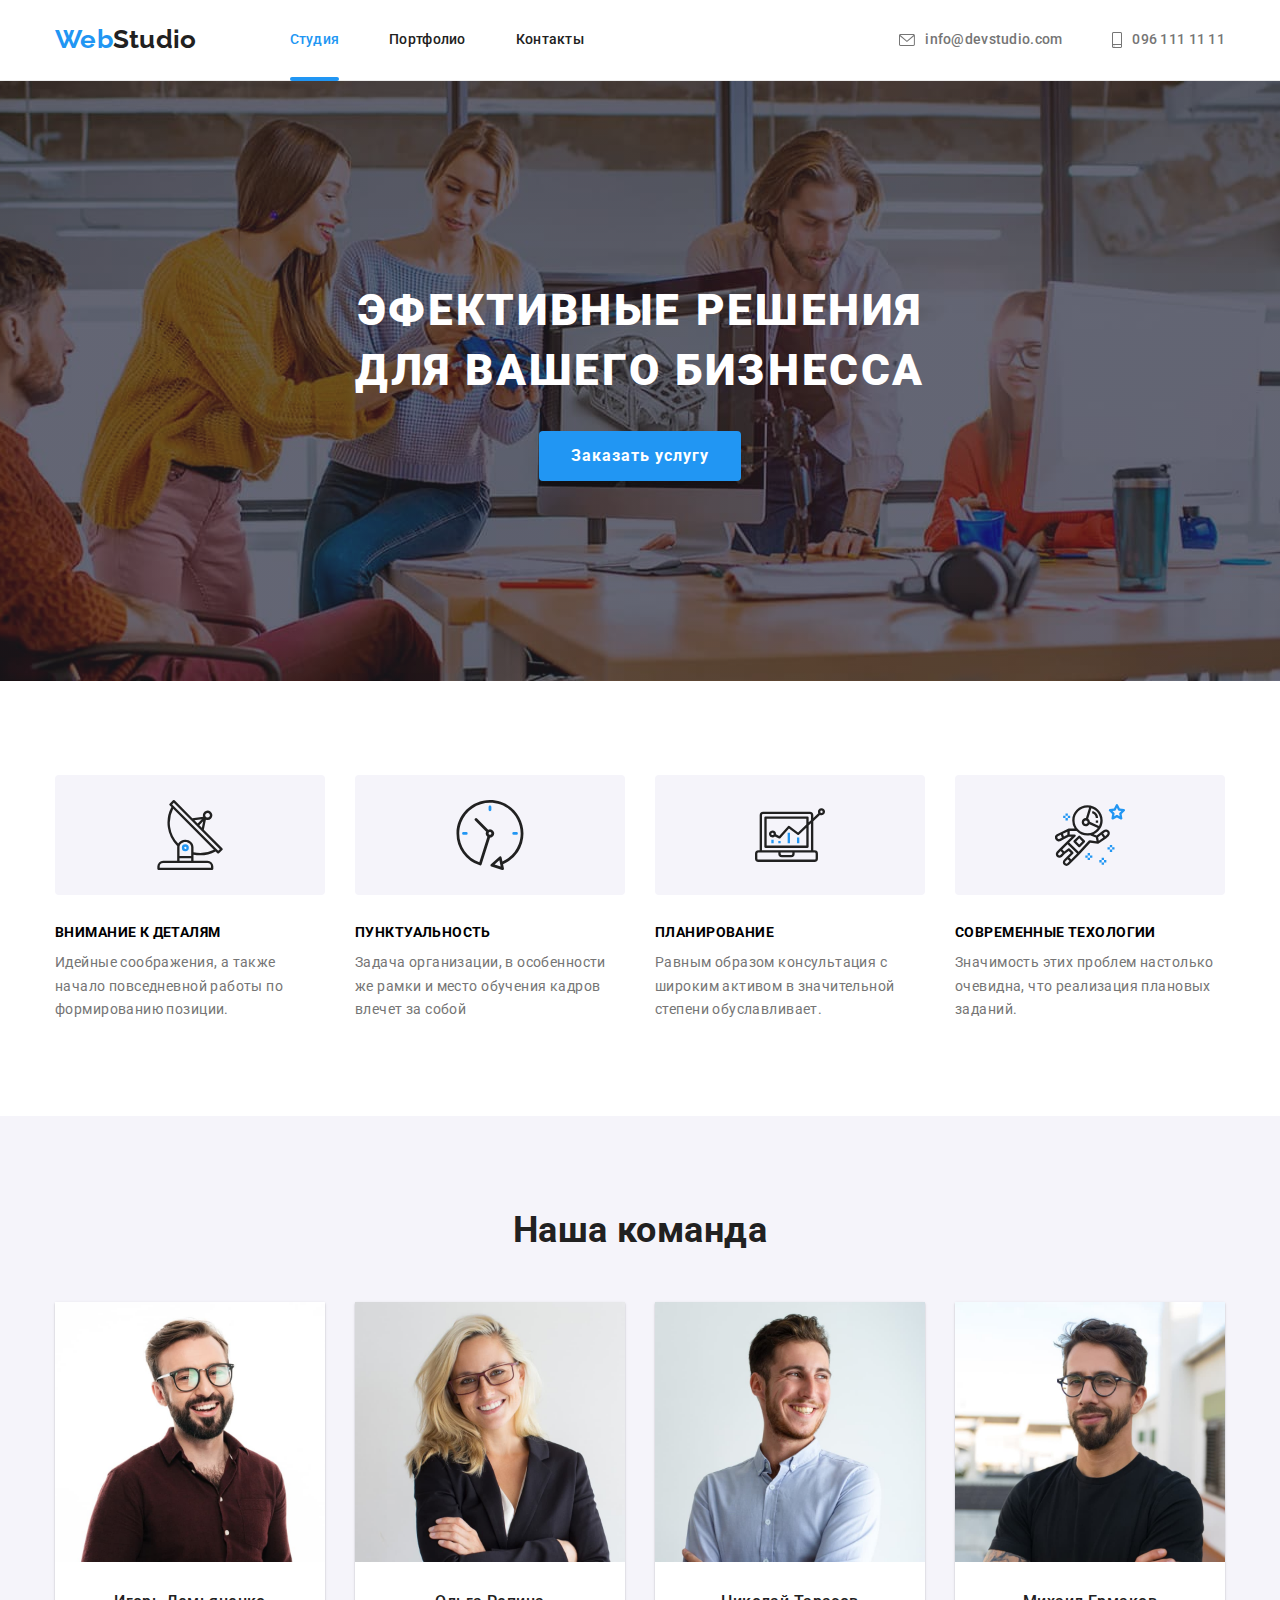
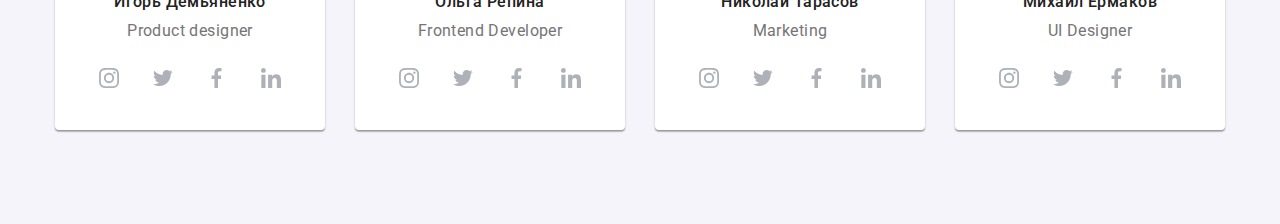
==== commit c85cdac5: "fk" ====
--- a/index.html
+++ b/index.html
@@ -13,12 +13,14 @@
   <link rel="stylesheet" href="./css/main.min.css" />
 </head>
 
-<!--шапка сайта-->
-<!-- <header class="header">
+<!-- шапка сайта -->
+<header class="header">
   <div class="header__container container">
+    
     <nav class="nav">
 
       <a href="index.html" class="link logo">Web<span class="logo-studio">Studio</span></a>
+      
       <ul class="list nav__list">
 
         <li class="nav__list-item"><a href="index.html" class="nav__link link blue">Студия</a></li>
@@ -41,19 +43,30 @@
           </svg>
           096 111 11 11</a></li>
     </ul>
+    <button class="menu-btn" 
+            aria-expanded="false"
+            aria-controls="menu-container"
+            data-menu-button>
+      <svg height="40" 
+          width="40"
+          aria-label="переключатель мобильного меню">
+        <use class="icon-menu" href="./images/index_logo/symbol-defs.svg#burger-menu"></use>
+        <use class="icon-cross" href="./images/index_logo/symbol-defs.svg#menu-close"></use>
+      </svg>
+    </button> 
 
   </div>
-</header> -->
+</header>
 <main>
-  <!--главная страница-->
-<!-- 
+  <!-- главная страница -->
+
   <section class="hero">
     <div class="container">
       <h1 class="hero-title">Эфективные решения для вашего бизнесса</h1>
       <button type="button" class="hero-button" data-modal-open>Заказать услугу</button>
     </div>
-  </section> -->
-<!-- 
+  </section>
+
   <section class="description section">
     <div class="container">
       <h2 class="hidden-title">Наши особенности</h2>
@@ -100,7 +113,7 @@
         </li>
       </ul>
     </div>
-  </section> -->
+  </section>
 <!-- 
   <section class="section about">
     <div class="container">
@@ -496,8 +509,48 @@
 
   </div>
 </div> <!-- <div class="overlay-modal"></div> -->
-
+<div class="menu-overlay" data-menu>
+  <div class="menu-container" id="menu-container">
+    <ul class="mobile-list list">
+
+        <li class="mobile-item"><a href="index.html" class="link blue">Студия</a></li>
+
+        <li class="mobile-item"><a href="portfolio.html" class="link">Портфолио</a></li>
+
+        <li class="mobile-item"><a href="" class="link">Контакты</a></li>
+      </ul>
+    </nav>
+    <ul class="mobile-list list">
+      <li class="mobi__item"><a href="mailto:info@devstudio.com" class="link"> 
+        <!-- <svg
+            class="icon mail__icon">
+            <use href="./images/index_logo/symbol-defs.svg#icon-mailbox"></use>
+          </svg> -->
+          info@devstudio.com</a></li>
+
+      <li class="mobi__item"><a href="tel:+380961111111" class="link">
+          <!-- <svg class="icon tel__icon">
+            <use href="./images/index_logo/symbol-defs.svg#icon-smartphone"></use>
+          </svg> -->
+          096 111 11 11</a></li>
+    </ul>
+    <ul class="mobile-social__list list">
+      <li class="mob-social__item"><a href="" class="mobile-social__link link">instagram</a></li>
+      <li class="mob-social__item"><a href="" class="mobile-social__link link">twitter</a></li>
+      <li class="mob-social__item"><a href="" class="mobile-social__link link">facebook</a></li>
+      <li class="mob-social__item"><a href="" class="mobile-social__link link">linkedin</a></li>
+
+    </ul>
+  </div>
+  <button class="mobile-close-btn" type="button" data-menu-close>
+    <svg width="40" height="40"> <use href="../goit-markup-hw-08/images/index_logo/symbol-defs.svg#menu-close">
+
+    </use>
+  </svg>
+  </button>
+</div>
 <script src="./js/modal.js"></script>
+<script src="./js/menu.js"></script>
 </body>
 
 </html>--- a/css/main.min.css
+++ b/css/main.min.css
@@ -1 +1 @@
-:root{--cards-item: 1;--cards-set-gap: 30px}h1,h2,h3,h4,h5,p{margin:0}ul,ol{padding:0;margin:0}img{display:block;max-width:100%;height:auto}.list{list-style-type:none}.link{color:currentColor;text-decoration:none}body{font-weight:400;font-size:14px;line-height:1.71;letter-spacing:.03em;color:#757575;font-family:"Roboto",sans-serif}.hidden-title{position:absolute;width:1px;height:1px;margin:-1px;border:0;padding:0;white-space:nowrap;-webkit-clip-path:inset(100%);clip-path:inset(100%);clip:rect(0 0 0 0);overflow:hidden}.link-container{display:-webkit-box;display:-ms-flexbox;display:flex}.is-hidden{opacity:0;visibility:hidden;pointer-events:none}.card-set{display:-webkit-box;display:-ms-flexbox;display:flex;-ms-flex-wrap:wrap;flex-wrap:wrap;gap:30px;-webkit-box-pack:center;-ms-flex-pack:center;justify-content:center}.container{margin:0 auto;padding-right:15px;padding-left:15px;width:100%}@media screen and (min-width: 480px){.container{width:480px}}@media screen and (min-width: 768px){.container{width:738px}}@media screen and (min-width: 1200px){.container{width:1200px}}.section{padding-top:60px;padding-bottom:60px}@media screen and (min-width: 1200px){.section{padding-top:94px;padding-bottom:94px}}.section-title{margin-bottom:50px;font-weight:700;font-size:36px;line-height:1.16;color:#212121;text-align:center}.adress-item:hover,.adress-item:focus{color:#2196f3}.adress-item:not(:last-child){margin-bottom:9px}.adress-item{-webkit-transition:color 250ms cubic-bezier(0.4, 0, 0.2, 1);transition:color 250ms cubic-bezier(0.4, 0, 0.2, 1)}.backdrop{position:fixed;top:0;left:0;width:100%;height:100%;background:rgba(0,0,0,.2);display:-webkit-box;display:-ms-flexbox;display:flex;-webkit-box-align:center;-ms-flex-align:center;align-items:center;-webkit-box-pack:center;-ms-flex-pack:center;justify-content:center;-webkit-transition:opacity 250ms cubic-bezier(0.4, 0, 0.2, 1),visibility 250ms cubic-bezier(0.4, 0, 0.2, 1);transition:opacity 250ms cubic-bezier(0.4, 0, 0.2, 1),visibility 250ms cubic-bezier(0.4, 0, 0.2, 1)}.hero-button{display:-webkit-box;display:-ms-flexbox;display:flex;-webkit-box-pack:center;-ms-flex-pack:center;justify-content:center;-webkit-box-align:center;-ms-flex-align:center;align-items:center;margin-left:auto;margin-right:auto;min-width:200px;padding:10px 32px;font-weight:700;font-size:16px;line-height:1.875;letter-spacing:.06em;background:#2196f3;color:#fff;-webkit-box-shadow:0px 4px 4px rgba(0,0,0,.15);box-shadow:0px 4px 4px rgba(0,0,0,.15);border-radius:4px;border:none;cursor:pointer;-webkit-transition:background-color 250ms cubic-bezier(0.4, 0, 0.2, 1);transition:background-color 250ms cubic-bezier(0.4, 0, 0.2, 1)}.hero-button:hover,.hero-button:focus{background-color:#188ce8;outline:none}.filter-button{font-family:"Roboto";font-style:normal;font-weight:500;font-size:16px;line-height:1.62;background:#f5f4fa;color:#212121;cursor:pointer;outline:none;border:none;padding:6px 22px;height:38px;border-radius:4px;-webkit-transition:color 250ms cubic-bezier(0.4, 0, 0.2, 1),background-color 250ms cubic-bezier(0.4, 0, 0.2, 1),-webkit-box-shadow 250ms cubic-bezier(0.4, 0, 0.2, 1);transition:color 250ms cubic-bezier(0.4, 0, 0.2, 1),background-color 250ms cubic-bezier(0.4, 0, 0.2, 1),-webkit-box-shadow 250ms cubic-bezier(0.4, 0, 0.2, 1);transition:color 250ms cubic-bezier(0.4, 0, 0.2, 1),box-shadow 250ms cubic-bezier(0.4, 0, 0.2, 1),background-color 250ms cubic-bezier(0.4, 0, 0.2, 1);transition:color 250ms cubic-bezier(0.4, 0, 0.2, 1),box-shadow 250ms cubic-bezier(0.4, 0, 0.2, 1),background-color 250ms cubic-bezier(0.4, 0, 0.2, 1),-webkit-box-shadow 250ms cubic-bezier(0.4, 0, 0.2, 1)}.filter-button:hover,.filter-button:focus{background-color:#2196f3;color:#f5f4fa;-webkit-box-shadow:0px 3px 1px rgba(0,0,0,.1),0px 1px 2px rgba(0,0,0,.08),0px 2px 2px rgba(0,0,0,.12);box-shadow:0px 3px 1px rgba(0,0,0,.1),0px 1px 2px rgba(0,0,0,.08),0px 2px 2px rgba(0,0,0,.12);outline:none}.modal-close-button{position:absolute;right:8px;top:8px;background:#fff;border:none;display:-webkit-box;display:-ms-flexbox;display:flex;-webkit-box-align:center;-ms-flex-align:center;align-items:center;-webkit-box-pack:center;-ms-flex-pack:center;justify-content:center;opacity:.7;cursor:pointer;padding:0}.modal-close-button:hover .close-button-cross,.modal-close-button:focus .close-button-cross{fill:#2196f3}.footer-button{display:-webkit-box;display:-ms-flexbox;display:flex;padding:10px 29px;-webkit-box-pack:center;-ms-flex-pack:center;justify-content:center;-webkit-box-align:center;-ms-flex-align:center;align-items:center;gap:10px}.label-checkbox{margin-bottom:20px;display:-webkit-box;display:-ms-flexbox;display:flex;-webkit-box-pack:center;-ms-flex-pack:center;justify-content:center;-webkit-box-align:center;-ms-flex-align:center;align-items:center;gap:8px;-ms-flex-line-pack:center;align-content:center;cursor:pointer}.checkbox:checked+.checkbox-icon{width:16px;height:15px;background-image:url(../js/img_modal/icon-check.svg);background-color:#2196f3;border-color:#2196f3;background-size:contain}.checkbox:hover+.checkbox-icon,.checkbox:focus+.checkbox-icon{border-color:#2196f3;-webkit-transition:border-color 250ms cubic-bezier(0.4, 0, 0.2, 1);transition:border-color 250ms cubic-bezier(0.4, 0, 0.2, 1)}.checkbox{-webkit-appearance:none;-moz-appearance:none;appearance:none}.checkbox-icon{display:block;height:15px;width:16px;border:2px solid #212121;border-radius:4px}.checkbox-span .blue{color:#2196f3}.contacts{margin-left:auto;display:-webkit-box;display:-ms-flexbox;display:flex;-webkit-box-align:center;-ms-flex-align:center;align-items:center}.contacts__link:hover,.contacts__link:focus{color:#2196f3}.contacts__item:not(:last-child){margin-right:50px}.mail__icon{width:16px;height:12px}.icon:hover{fill:currentColor}.tel__icon{width:10px;height:16px}.contacts .icon{fill:currentColor;margin-right:10px}.logo{color:#2196f3;font-family:"Raleway";font-style:normal;font-weight:700;font-size:26px;line-height:1.2}.logo-studio{color:#212121}.socials-icon-logo{fill:#afb1b8;-webkit-transition:fill 250ms cubic-bezier(0.4, 0, 0.2, 1);transition:fill 250ms cubic-bezier(0.4, 0, 0.2, 1)}.map{color:#fff;-webkit-transition:color 250ms cubic-bezier(0.4, 0, 0.2, 1);transition:color 250ms cubic-bezier(0.4, 0, 0.2, 1)}.map:hover,.map:focus{color:#2196f3}.form-title{display:block;margin-bottom:12px;text-align:center;font-weight:700;font-size:20px;line-height:23px;color:#212121}.modal{position:relative;z-index:2;background:#fff;-webkit-box-shadow:0px 1px 3px rgba(0,0,0,.12),0px 1px 1px rgba(0,0,0,.14),0px 2px 1px rgba(0,0,0,.2);box-shadow:0px 1px 3px rgba(0,0,0,.12),0px 1px 1px rgba(0,0,0,.14),0px 2px 1px rgba(0,0,0,.2);border-radius:4px;-webkit-transition:-webkit-transform 250ms cubic-bezier(0.4, 0, 0.2, 1);transition:-webkit-transform 250ms cubic-bezier(0.4, 0, 0.2, 1);transition:transform 250ms cubic-bezier(0.4, 0, 0.2, 1);transition:transform 250ms cubic-bezier(0.4, 0, 0.2, 1), -webkit-transform 250ms cubic-bezier(0.4, 0, 0.2, 1);display:block;padding:40px}.backdrop.is-hidden .modal{-webkit-transform:scale(0);transform:scale(0)}.modal-svg{background-color:#188ce8}.nav{display:-webkit-box;display:-ms-flexbox;display:flex;-webkit-box-align:center;-ms-flex-align:center;align-items:center}.nav__list{color:#212121;display:-webkit-box;display:-ms-flexbox;display:flex;-webkit-column-gap:50px;-moz-column-gap:50px;column-gap:50px}.nav__list .blue{color:#2196f3}.nav__list>.nav__link:not(:last-child){margin-right:50px}.nav__list .link:hover,.nav__list .link:focus{color:#2196f3}.nav__list .blue::after,.nav__link:hover::after,.nav__link:focus::after{opacity:1}.nav__link::after{content:"";width:100%;height:4px;background-color:#2196f3;border-radius:2px;position:absolute;display:block;opacity:0;bottom:-1px;-webkit-transition:opacity 250ms cubic-bezier(0.4, 0, 0.2, 1);transition:opacity 250ms cubic-bezier(0.4, 0, 0.2, 1)}.nav__link{position:relative}.nav__link,.contacts__link{display:-webkit-box;display:-ms-flexbox;display:flex;-webkit-box-pack:center;-ms-flex-pack:center;justify-content:center;padding-top:32px;padding-bottom:32px;-webkit-box-align:center;-ms-flex-align:center;align-items:center;-webkit-transition:color 250ms cubic-bezier(0.4, 0, 0.2, 1);transition:color 250ms cubic-bezier(0.4, 0, 0.2, 1)}.project-overlay{position:relative;overflow:hidden}.overlay{position:absolute;bottom:0;right:0;width:100%;height:100%;color:#fff;font-size:18px;line-height:28px;letter-spacing:.03em;background-color:rgba(33,150,243,.9);-webkit-transform:translatey(100%);transform:translatey(100%);-webkit-transition:-webkit-transform 250ms ease;transition:-webkit-transform 250ms ease;transition:transform 250ms ease;transition:transform 250ms ease, -webkit-transform 250ms ease;padding:63px 24px;opacity:0}.portfolio-link:hover .overlay,.portfolio-link:focus .overlay{-webkit-transform:translatex(0);transform:translatex(0);opacity:1}.portfolio-item{-ms-flex-preferred-size:calc((100% - 60px)/3);flex-basis:calc((100% - 60px)/3)}.portfolio-link:hover,.portfolio-link:focus{-webkit-box-shadow:0px 1px 1px rgba(0,0,0,.12),0px 4px 4px rgba(0,0,0,.06),1px 4px 6px rgba(0,0,0,.16);box-shadow:0px 1px 1px rgba(0,0,0,.12),0px 4px 4px rgba(0,0,0,.06),1px 4px 6px rgba(0,0,0,.16)}.socials{display:-webkit-box;display:-ms-flexbox;display:flex;-webkit-box-align:center;-ms-flex-align:center;align-items:center;-webkit-box-pack:center;-ms-flex-pack:center;justify-content:center;gap:10px}.socials-link{display:-webkit-box;display:-ms-flexbox;display:flex;-webkit-box-align:center;-ms-flex-align:center;align-items:center;-webkit-box-pack:center;-ms-flex-pack:center;justify-content:center;width:44px;height:44px;background-color:#fff;border-radius:50%;outline:none;-webkit-transition:background-color 250ms cubic-bezier(0.4, 0, 0.2, 1);transition:background-color 250ms cubic-bezier(0.4, 0, 0.2, 1)}.socials-icon{fill:#afb1b8;-webkit-transition:background-color 250ms cubic-bezier(0.4, 0, 0.2, 1),fill 250ms cubic-bezier(0.4, 0, 0.2, 1);transition:background-color 250ms cubic-bezier(0.4, 0, 0.2, 1),fill 250ms cubic-bezier(0.4, 0, 0.2, 1)}.socials-link:hover,.socials-link:focus,.socials-link:active{background-color:#2196f3}.socials-link:hover .socials-icon,.socials-link:active .socials-icon,.socials-link:focus .socials-icon{fill:#fff}@media(max-width: 1199.98px){.about{display:none}}.about-item{-ms-flex-preferred-size:calc((100% - 60px)/3);flex-basis:calc((100% - 60px)/3);position:relative}.about-card{width:100%;position:absolute;bottom:0;left:0;width:100%;font-weight:700;background-color:rgba(47,48,58,.8);line-height:16px;text-align:center;text-transform:uppercase;color:#fff;padding:27px}.client-list{display:-webkit-box;display:-ms-flexbox;display:flex;-webkit-box-align:center;-ms-flex-align:center;align-items:center;-webkit-box-pack:center;-ms-flex-pack:center;justify-content:center;gap:30px}.client-link{display:-webkit-box;display:-ms-flexbox;display:flex;-webkit-box-align:center;-ms-flex-align:center;align-items:center;-webkit-box-pack:center;-ms-flex-pack:center;justify-content:center;height:92px;border:1px solid #afb1b8;outline:none;border-radius:4px;cursor:pointer;-webkit-transition:border 250ms cubic-bezier(0.4, 0, 0.2, 1),fill 250ms cubic-bezier(0.4, 0, 0.2, 1);transition:border 250ms cubic-bezier(0.4, 0, 0.2, 1),fill 250ms cubic-bezier(0.4, 0, 0.2, 1)}.client-link:hover,.client-link:focus{border:var(--color-client-bord-hover)}.client-link:hover .socials-icon-logo,.client-link:focus .socials-icon-logo{fill:#2196f3}.client-logo-item{-ms-flex-preferred-size:calc((100% - 150px)/6);flex-basis:calc((100% - 150px)/6)}.description-title{font-weight:700;font-size:14px;line-height:1.14;text-transform:uppercase;color:#000;margin-bottom:10px}.description-item{-ms-flex-preferred-size:calc((100% - 90px)/4);flex-basis:calc((100% - 90px)/4)}.description-icon{display:-webkit-box;display:-ms-flexbox;display:flex;height:120px;background-color:#f5f4fa;border-radius:4px;-webkit-column-gap:30px;-moz-column-gap:30px;column-gap:30px;margin-bottom:30px;-webkit-box-pack:center;-ms-flex-pack:center;justify-content:center;-webkit-box-align:center;-ms-flex-align:center;align-items:center}.description-icon .icon{height:70px;width:70px;justify-self:center}.filter-list{margin-bottom:50px;display:-webkit-box;display:-ms-flexbox;display:flex;-webkit-column-gap:9px;-moz-column-gap:9px;column-gap:9px;-webkit-box-pack:center;-ms-flex-pack:center;justify-content:center}.filter-list-item{-webkit-box-align:center;-ms-flex-align:center;align-items:center}.footer-social-title{color:var(--color-white);margin-bottom:20px;font-weight:700;text-transform:uppercase}.footer-section{background:var(--color-footer-font);padding-top:60px;padding-bottom:60px}.footer-form{display:-webkit-box;display:-ms-flexbox;display:flex}.footer-form-input{min-width:358px;color:#fff;margin-right:12px;padding:15px;font-size:16px;background-color:rgba(0,0,0,0);border:1px solid rgba(255,255,255,.3);-webkit-filter:drop-shadow(0px 4px 4px rgba(0, 0, 0, 0.15));filter:drop-shadow(0px 4px 4px rgba(0, 0, 0, 0.15));border-radius:4px}.footer-icon-send{fill:currentColor}.footer-adress{font-style:normal;white-space:nowrap}.footer-container{display:-webkit-box;display:-ms-flexbox;display:flex;gap:70px;-webkit-box-align:baseline;-ms-flex-align:baseline;align-items:baseline}.footer-subscribe{margin-left:auto}.footer-socials-icon{fill:#fff}.footer-section .socials-link{background-color:rgba(255,255,255,.1)}.footer-section .socials-link:hover,.footer-section .socials-link:focus{background-color:#2196f3}.footer-section .logo-studio{color:#fff}.container .logo-footer{margin-bottom:20px;display:inline-block}.form-input{width:100%;height:40px;padding:10px;padding-left:42px;margin:0;background:#fff;border:1px solid rgba(33,33,33,.2);border-radius:4px;resize:none;outline:rgba(0,0,0,0);-webkit-transition:border 250ms cubic-bezier(0.4, 0, 0.2, 1),fill 250ms cubic-bezier(0.4, 0, 0.2, 1);transition:border 250ms cubic-bezier(0.4, 0, 0.2, 1),fill 250ms cubic-bezier(0.4, 0, 0.2, 1)}.form-input:focus,.form-input:hover{border-color:#2196f3;cursor:pointer}.form-input:focus+.register-form-icon,.form-input:hover+.register-form-icon{fill:#2196f3}.text-input{height:120px;padding:12px 16px;position:relative;font-weight:400;font-size:12px;line-height:14px;letter-spacing:.01em}.form-label{-webkit-transition:-webkit-transform 250ms cubic-bezier(0.4, 0, 0.2, 1);transition:-webkit-transform 250ms cubic-bezier(0.4, 0, 0.2, 1);transition:transform 250ms cubic-bezier(0.4, 0, 0.2, 1);transition:transform 250ms cubic-bezier(0.4, 0, 0.2, 1), -webkit-transform 250ms cubic-bezier(0.4, 0, 0.2, 1);font-size:12px;line-height:1.1666666667;letter-spacing:.01em;margin-bottom:4px}.form-block{position:relative}.form-field{display:-webkit-box;display:-ms-flexbox;display:flex;-webkit-box-orient:vertical;-webkit-box-direction:normal;-ms-flex-direction:column;flex-direction:column}.form-field:not(:last-child){margin-bottom:10px}.register-form-icon{position:absolute;top:50%;-webkit-transform:translateY(-50%);transform:translateY(-50%);left:12px}.register-form-group{margin-bottom:20px}::-webkit-input-placeholder{color:rgba(117,117,117,.5)}.header{font-weight:500;line-height:1.14;letter-spacing:.02em;background:#fff;border-bottom:1px solid #ececec}.header__container{display:-webkit-box;display:-ms-flexbox;display:flex;-webkit-box-align:center;-ms-flex-align:center;align-items:center}.header .logo{margin-right:93px}.hero{text-align:center;background:#2f303a;padding-top:200px;padding-bottom:200px;background-image:-webkit-gradient(linear, left top, right top, from(rgba(47, 48, 58, 0.4)), to(rgba(47, 48, 58, 0.4))),url(../images/index_logo/header-img.jpg);background-image:linear-gradient(to right, rgba(47, 48, 58, 0.4), rgba(47, 48, 58, 0.4)),url(../images/index_logo/header-img.jpg);max-width:1600px;margin-left:auto;margin-right:auto;background-repeat:no-repeat;background-size:cover;background-position:center}.hero-title{font-weight:900;font-size:44px;line-height:1.36;letter-spacing:.06em;text-transform:uppercase;color:#fff;width:642px;margin-left:auto;margin-right:auto;margin-bottom:40px}.portfolio-title{font-weight:700;font-size:18px;line-height:2;letter-spacing:.06em;color:#212121;margin-bottom:4px}.portfolio-list{font-size:16px;line-height:1.87}.portfolio-link{display:inline-block;-webkit-transition:-webkit-box-shadow 250ms cubic-bezier(0.4, 0, 0.2, 1);transition:-webkit-box-shadow 250ms cubic-bezier(0.4, 0, 0.2, 1);transition:box-shadow 250ms cubic-bezier(0.4, 0, 0.2, 1);transition:box-shadow 250ms cubic-bezier(0.4, 0, 0.2, 1), -webkit-box-shadow 250ms cubic-bezier(0.4, 0, 0.2, 1);outline:none}.cards-content{padding:20px 24px;border:1px solid #eee}.team{background:#f5f4fa}.team-name{font-weight:500;font-size:16px;line-height:1.19;text-align:center;color:#212121;margin-bottom:10px}.team-item{-webkit-box-shadow:0px 1px 3px rgba(0,0,0,.12),0px 1px 1px rgba(0,0,0,.14),0px 2px 1px rgba(0,0,0,.2);box-shadow:0px 1px 3px rgba(0,0,0,.12),0px 1px 1px rgba(0,0,0,.14),0px 2px 1px rgba(0,0,0,.2);border-radius:0px 0px 4px 4px;background-color:#fff;padding-bottom:30px}@media screen and (min-width: 768px){.team-item{--card-item: 2 }}@media screen and (min-width: 1200px){.team-item{--card-item: 4}}.team-work{text-align:center;font-size:16px;line-height:1.19;margin-bottom:16px}.team-about{-webkit-box-align:center;-ms-flex-align:center;align-items:center;background-color:#fff;border-radius:0px 0px 4px 4px;padding:0;margin:0}.team-item img{margin-bottom:30px}:root{--color-grey: #757575;--color-dark-grey: #212121;--color-light-blue: #2196f3;--color-white: #ffffff;--color-black: #000000;--color-footer-font: #2f303a;--color-filter-button: #f5f4fa;--color-footer-primary: rgba(255, 255, 255, 0.6);--color-border: 1px solid #eeeeee;--color-head-border: 1px solid #ececec;--color-social-links: #afb1b8;--color-bg-footer-social-links: rgba(255, 255, 255, 0.1);--color-client-border: 1px solid #afb1b8;--color-client-bord-hover: 1px solid #2196f3;--color-bg-about: rgba(47, 48, 58, 0.8);--color-overlay-portfolio: rgba(33, 150, 243, 0.9);--color-bg-overlay-modal-window: rgba(0, 0, 0, 0.2);--color-bg-hover-button-hero: #188ce8;--transition-duration: 250ms;--transition-function: cubic-bezier(0.4, 0, 0.2, 1);--color-placeholder: rgba(117, 117, 117, 0.5)}.client-link:hover,.client-link:focus{border:var(--color-client-bord-hover)}/*# sourceMappingURL=main.min.css.map */+:root{--cards-item: 1;--cards-set-gap: 30px}h1,h2,h3,h4,h5,p{margin:0}ul,ol{padding:0;margin:0}img{display:block;max-width:100%;height:auto}.list{list-style-type:none}.link{color:currentColor;text-decoration:none}body{font-weight:400;font-size:14px;line-height:1.71;letter-spacing:.03em;color:#757575;font-family:"Roboto",sans-serif}.hidden-title{position:absolute;width:1px;height:1px;margin:-1px;border:0;padding:0;white-space:nowrap;-webkit-clip-path:inset(100%);clip-path:inset(100%);clip:rect(0 0 0 0);overflow:hidden}.link-container{display:-webkit-box;display:-ms-flexbox;display:flex}.is-hidden{opacity:0;visibility:hidden;pointer-events:none}.card-set{display:-webkit-box;display:-ms-flexbox;display:flex;-ms-flex-wrap:wrap;flex-wrap:wrap;gap:30px;-webkit-box-pack:center;-ms-flex-pack:center;justify-content:center}.container{margin:0 auto;padding-right:15px;padding-left:15px;width:100%}@media screen and (min-width: 480px){.container{width:480px}}@media screen and (min-width: 768px){.container{width:738px}}@media screen and (min-width: 1200px){.container{width:1200px}}.section{padding-top:60px;padding-bottom:60px}@media screen and (min-width: 1200px){.section{padding-top:94px;padding-bottom:94px}}.section-title{margin-bottom:50px;font-weight:700;font-size:36px;line-height:1.16;color:#212121;text-align:center}.adress-item:hover,.adress-item:focus{color:#2196f3}.adress-item:not(:last-child){margin-bottom:9px}.adress-item{-webkit-transition:color 250ms cubic-bezier(0.4, 0, 0.2, 1);transition:color 250ms cubic-bezier(0.4, 0, 0.2, 1)}.backdrop{position:fixed;top:0;left:0;width:100%;height:100%;background:rgba(0,0,0,.2);display:-webkit-box;display:-ms-flexbox;display:flex;-webkit-box-align:center;-ms-flex-align:center;align-items:center;-webkit-box-pack:center;-ms-flex-pack:center;justify-content:center;-webkit-transition:opacity 250ms cubic-bezier(0.4, 0, 0.2, 1),visibility 250ms cubic-bezier(0.4, 0, 0.2, 1);transition:opacity 250ms cubic-bezier(0.4, 0, 0.2, 1),visibility 250ms cubic-bezier(0.4, 0, 0.2, 1)}.hero-button{display:-webkit-box;display:-ms-flexbox;display:flex;-webkit-box-pack:center;-ms-flex-pack:center;justify-content:center;-webkit-box-align:center;-ms-flex-align:center;align-items:center;margin-left:auto;margin-right:auto;min-width:200px;padding:10px 32px;font-weight:700;font-size:16px;line-height:1.875;letter-spacing:.06em;background:#2196f3;color:#fff;-webkit-box-shadow:0px 4px 4px rgba(0,0,0,.15);box-shadow:0px 4px 4px rgba(0,0,0,.15);border-radius:4px;border:none;cursor:pointer;-webkit-transition:background-color 250ms cubic-bezier(0.4, 0, 0.2, 1);transition:background-color 250ms cubic-bezier(0.4, 0, 0.2, 1)}.hero-button:hover,.hero-button:focus{background-color:#188ce8;outline:none}.filter-button{font-family:"Roboto";font-style:normal;font-weight:500;font-size:16px;line-height:1.62;background:#f5f4fa;color:#212121;cursor:pointer;outline:none;border:none;padding:6px 22px;height:38px;border-radius:4px;-webkit-transition:color 250ms cubic-bezier(0.4, 0, 0.2, 1),background-color 250ms cubic-bezier(0.4, 0, 0.2, 1),-webkit-box-shadow 250ms cubic-bezier(0.4, 0, 0.2, 1);transition:color 250ms cubic-bezier(0.4, 0, 0.2, 1),background-color 250ms cubic-bezier(0.4, 0, 0.2, 1),-webkit-box-shadow 250ms cubic-bezier(0.4, 0, 0.2, 1);transition:color 250ms cubic-bezier(0.4, 0, 0.2, 1),box-shadow 250ms cubic-bezier(0.4, 0, 0.2, 1),background-color 250ms cubic-bezier(0.4, 0, 0.2, 1);transition:color 250ms cubic-bezier(0.4, 0, 0.2, 1),box-shadow 250ms cubic-bezier(0.4, 0, 0.2, 1),background-color 250ms cubic-bezier(0.4, 0, 0.2, 1),-webkit-box-shadow 250ms cubic-bezier(0.4, 0, 0.2, 1)}.filter-button:hover,.filter-button:focus{background-color:#2196f3;color:#f5f4fa;-webkit-box-shadow:0px 3px 1px rgba(0,0,0,.1),0px 1px 2px rgba(0,0,0,.08),0px 2px 2px rgba(0,0,0,.12);box-shadow:0px 3px 1px rgba(0,0,0,.1),0px 1px 2px rgba(0,0,0,.08),0px 2px 2px rgba(0,0,0,.12);outline:none}.modal-close-button{position:absolute;right:8px;top:8px;background:#fff;border:none;display:-webkit-box;display:-ms-flexbox;display:flex;-webkit-box-align:center;-ms-flex-align:center;align-items:center;-webkit-box-pack:center;-ms-flex-pack:center;justify-content:center;opacity:.7;cursor:pointer;padding:0}.modal-close-button:hover .close-button-cross,.modal-close-button:focus .close-button-cross{fill:#2196f3}.footer-button{display:-webkit-box;display:-ms-flexbox;display:flex;padding:10px 29px;-webkit-box-pack:center;-ms-flex-pack:center;justify-content:center;-webkit-box-align:center;-ms-flex-align:center;align-items:center;gap:10px}.label-checkbox{margin-bottom:20px;display:-webkit-box;display:-ms-flexbox;display:flex;-webkit-box-pack:center;-ms-flex-pack:center;justify-content:center;-webkit-box-align:center;-ms-flex-align:center;align-items:center;gap:8px;-ms-flex-line-pack:center;align-content:center;cursor:pointer}.checkbox:checked+.checkbox-icon{width:16px;height:15px;background-image:url(../js/img_modal/icon-check.svg);background-color:#2196f3;border-color:#2196f3;background-size:contain}.checkbox:hover+.checkbox-icon,.checkbox:focus+.checkbox-icon{border-color:#2196f3;-webkit-transition:border-color 250ms cubic-bezier(0.4, 0, 0.2, 1);transition:border-color 250ms cubic-bezier(0.4, 0, 0.2, 1)}.checkbox{-webkit-appearance:none;-moz-appearance:none;appearance:none}.checkbox-icon{display:block;height:15px;width:16px;border:2px solid #212121;border-radius:4px}.checkbox-span .blue{color:#2196f3}.contacts{margin-left:auto;display:-webkit-box;display:-ms-flexbox;display:flex;-webkit-box-align:center;-ms-flex-align:center;align-items:center}.contacts__link:hover,.contacts__link:focus{color:#2196f3}.contacts__item:not(:last-child){margin-right:50px}.mail__icon{width:16px;height:12px}.icon:hover{fill:currentColor}.tel__icon{width:10px;height:16px}.contacts .icon{fill:currentColor;margin-right:10px}.logo{color:#2196f3;font-family:"Raleway";font-style:normal;font-weight:700;font-size:26px;line-height:1.2}.logo-studio{color:#212121}.socials-icon-logo{fill:#afb1b8;-webkit-transition:fill 250ms cubic-bezier(0.4, 0, 0.2, 1);transition:fill 250ms cubic-bezier(0.4, 0, 0.2, 1)}.map{color:#fff;-webkit-transition:color 250ms cubic-bezier(0.4, 0, 0.2, 1);transition:color 250ms cubic-bezier(0.4, 0, 0.2, 1)}.map:hover,.map:focus{color:#2196f3}.form-title{display:block;margin-bottom:12px;text-align:center;font-weight:700;font-size:20px;line-height:23px;color:#212121}.modal{position:relative;z-index:2;background:#fff;-webkit-box-shadow:0px 1px 3px rgba(0,0,0,.12),0px 1px 1px rgba(0,0,0,.14),0px 2px 1px rgba(0,0,0,.2);box-shadow:0px 1px 3px rgba(0,0,0,.12),0px 1px 1px rgba(0,0,0,.14),0px 2px 1px rgba(0,0,0,.2);border-radius:4px;-webkit-transition:-webkit-transform 250ms cubic-bezier(0.4, 0, 0.2, 1);transition:-webkit-transform 250ms cubic-bezier(0.4, 0, 0.2, 1);transition:transform 250ms cubic-bezier(0.4, 0, 0.2, 1);transition:transform 250ms cubic-bezier(0.4, 0, 0.2, 1), -webkit-transform 250ms cubic-bezier(0.4, 0, 0.2, 1);display:block;padding:40px}.backdrop.is-hidden .modal{-webkit-transform:scale(0);transform:scale(0)}.modal-svg{background-color:#188ce8}.nav{display:-webkit-box;display:-ms-flexbox;display:flex;-webkit-box-align:center;-ms-flex-align:center;align-items:center}.nav__list{color:#212121;display:-webkit-box;display:-ms-flexbox;display:flex;-webkit-column-gap:50px;-moz-column-gap:50px;column-gap:50px}.nav__list .blue{color:#2196f3}.nav__list>.nav__link:not(:last-child){margin-right:50px}.nav__list .link:hover,.nav__list .link:focus{color:#2196f3}.nav__list .blue::after,.nav__link:hover::after,.nav__link:focus::after{opacity:1}.nav__link::after{content:"";width:100%;height:4px;background-color:#2196f3;border-radius:2px;position:absolute;display:block;opacity:0;bottom:-1px;-webkit-transition:opacity 250ms cubic-bezier(0.4, 0, 0.2, 1);transition:opacity 250ms cubic-bezier(0.4, 0, 0.2, 1)}.nav__link{position:relative}.nav__link,.contacts__link{display:none;-webkit-box-pack:center;-ms-flex-pack:center;justify-content:center;padding-top:32px;padding-bottom:32px;-webkit-box-align:center;-ms-flex-align:center;align-items:center;-webkit-transition:color 250ms cubic-bezier(0.4, 0, 0.2, 1);transition:color 250ms cubic-bezier(0.4, 0, 0.2, 1)}@media screen and (min-width: 768px){.nav__link,.contacts__link{display:-webkit-box;display:-ms-flexbox;display:flex}}.project-overlay{position:relative;overflow:hidden}.overlay{position:absolute;bottom:0;right:0;width:100%;height:100%;color:#fff;font-size:18px;line-height:28px;letter-spacing:.03em;background-color:rgba(33,150,243,.9);-webkit-transform:translatey(100%);transform:translatey(100%);-webkit-transition:-webkit-transform 250ms ease;transition:-webkit-transform 250ms ease;transition:transform 250ms ease;transition:transform 250ms ease, -webkit-transform 250ms ease;padding:63px 24px;opacity:0}.portfolio-link:hover .overlay,.portfolio-link:focus .overlay{-webkit-transform:translatex(0);transform:translatex(0);opacity:1}.portfolio-item{-ms-flex-preferred-size:calc((100% - 60px)/3);flex-basis:calc((100% - 60px)/3)}.portfolio-link:hover,.portfolio-link:focus{-webkit-box-shadow:0px 1px 1px rgba(0,0,0,.12),0px 4px 4px rgba(0,0,0,.06),1px 4px 6px rgba(0,0,0,.16);box-shadow:0px 1px 1px rgba(0,0,0,.12),0px 4px 4px rgba(0,0,0,.06),1px 4px 6px rgba(0,0,0,.16)}.socials{display:-webkit-box;display:-ms-flexbox;display:flex;-webkit-box-align:center;-ms-flex-align:center;align-items:center;-webkit-box-pack:center;-ms-flex-pack:center;justify-content:center;gap:10px}.socials-link{display:-webkit-box;display:-ms-flexbox;display:flex;-webkit-box-align:center;-ms-flex-align:center;align-items:center;-webkit-box-pack:center;-ms-flex-pack:center;justify-content:center;width:44px;height:44px;background-color:#fff;border-radius:50%;outline:none;-webkit-transition:background-color 250ms cubic-bezier(0.4, 0, 0.2, 1);transition:background-color 250ms cubic-bezier(0.4, 0, 0.2, 1)}.socials-icon{fill:#afb1b8;-webkit-transition:background-color 250ms cubic-bezier(0.4, 0, 0.2, 1),fill 250ms cubic-bezier(0.4, 0, 0.2, 1);transition:background-color 250ms cubic-bezier(0.4, 0, 0.2, 1),fill 250ms cubic-bezier(0.4, 0, 0.2, 1)}.socials-link:hover,.socials-link:focus,.socials-link:active{background-color:#2196f3}.socials-link:hover .socials-icon,.socials-link:active .socials-icon,.socials-link:focus .socials-icon{fill:#fff}.menu-btn{display:-webkit-inline-box;display:-ms-inline-flexbox;display:inline-flex;-webkit-box-align:center;-ms-flex-align:center;align-items:center;-webkit-box-pack:center;-ms-flex-pack:center;justify-content:center;width:40px;height:40px;background-color:rgba(0,0,0,0);border:none;z-index:15243;cursor:pointer}@media screen and (min-width: 768px){.menu-btn{display:none}}.menu-btn .icon-cross{display:none}.menu-btn.is-open .icon-cross{display:block}.menu-btn.is-open .icon-menu{display:none}.menu-overlay{position:fixed;position:relative;top:0;left:0;width:100%;height:100%;z-index:444;opacity:0;pointer-events:none;visibility:hidden;-webkit-transition:opacity var(--transition-duration),visibility var(--transition-duration);transition:opacity var(--transition-duration),visibility var(--transition-duration)}@media screen and (min-width: 768px){.menu-overlay{display:none}}.menu-overlay.is-open{opacity:1;pointer-events:initial;visibility:visible}.menu-container{display:-webkit-box;display:-ms-flexbox;display:flex;-webkit-box-orient:vertical;-webkit-box-direction:normal;-ms-flex-direction:column;flex-direction:column;position:absolute;left:0;right:0;top:0;bottom:0;max-width:480px;height:100%;background:#fff;-webkit-box-shadow:0px 4px 8px rgba(0,0,0,.04),0px 2px 4px rgba(0,0,0,.08),0px 1px 3px rgba(0,0,0,.16);box-shadow:0px 4px 8px rgba(0,0,0,.04),0px 2px 4px rgba(0,0,0,.08),0px 1px 3px rgba(0,0,0,.16);padding:48px 40px;-webkit-transform:translateX(100%);transform:translateX(100%);-webkit-transition:-webkit-transform var(--transition-duration);transition:-webkit-transform var(--transition-duration);transition:transform var(--transition-duration);transition:transform var(--transition-duration), -webkit-transform var(--transition-duration)}.menu-overlay.is-open .menu-container{-webkit-transform:translateX(0);transform:translateX(0)}.mobile-list:first-child{margin-bottom:auto}.mobile-list:nth-child(2){margin-bottom:64px}.mobile-social__list{display:-webkit-box;display:-ms-flexbox;display:flex;-ms-flex-wrap:wrap;flex-wrap:wrap;gap:10px;color:#2196f3}.mobile-social__link{display:-webkit-box;display:-ms-flexbox;display:flex}.mob-social__item:not(:last-child) .mobile-social__link::after{content:"";display:block;width:1px;margin-left:10px;background-color:rgba(33,33,33,.2)}.mobile-close-btn{position:absolute}@media(max-width: 1199.98px){.about{display:none}}.about-item{-ms-flex-preferred-size:calc((100% - 60px)/3);flex-basis:calc((100% - 60px)/3);position:relative}.about-card{width:100%;position:absolute;bottom:0;left:0;width:100%;font-weight:700;background-color:rgba(47,48,58,.8);line-height:16px;text-align:center;text-transform:uppercase;color:#fff;padding:27px}.client-list{display:-webkit-box;display:-ms-flexbox;display:flex;-webkit-box-align:center;-ms-flex-align:center;align-items:center;-webkit-box-pack:center;-ms-flex-pack:center;justify-content:center;gap:30px}.client-link{display:-webkit-box;display:-ms-flexbox;display:flex;-webkit-box-align:center;-ms-flex-align:center;align-items:center;-webkit-box-pack:center;-ms-flex-pack:center;justify-content:center;height:92px;border:1px solid #afb1b8;outline:none;border-radius:4px;cursor:pointer;-webkit-transition:border 250ms cubic-bezier(0.4, 0, 0.2, 1),fill 250ms cubic-bezier(0.4, 0, 0.2, 1);transition:border 250ms cubic-bezier(0.4, 0, 0.2, 1),fill 250ms cubic-bezier(0.4, 0, 0.2, 1)}.client-link:hover,.client-link:focus{border:var(--color-client-bord-hover)}.client-link:hover .socials-icon-logo,.client-link:focus .socials-icon-logo{fill:#2196f3}.client-logo-item{-ms-flex-preferred-size:calc((100% - 150px)/6);flex-basis:calc((100% - 150px)/6)}.description-title{font-weight:700;font-size:14px;line-height:1.14;text-transform:uppercase;color:#000;margin-bottom:10px}@media screen and (max-width: 480px){.description-title{text-align:center}}@media screen and (min-width: 480px){.description-item{display:inline-block}}@media screen and (min-width: 768px){.description-item{-ms-flex-preferred-size:calc((100% - 30px)/2);flex-basis:calc((100% - 30px)/2)}}@media screen and (min-width: 1200px){.description-item{-ms-flex-preferred-size:calc((100% - 90px)/4);flex-basis:calc((100% - 90px)/4)}}.description-icon{display:-webkit-box;display:-ms-flexbox;display:flex;height:120px;background-color:#f5f4fa;border-radius:4px;-webkit-column-gap:30px;-moz-column-gap:30px;column-gap:30px;margin-bottom:30px;-webkit-box-pack:center;-ms-flex-pack:center;justify-content:center;-webkit-box-align:center;-ms-flex-align:center;align-items:center}.description-icon .icon{height:70px;width:70px;justify-self:center}.filter-list{margin-bottom:50px;display:-webkit-box;display:-ms-flexbox;display:flex;-webkit-column-gap:9px;-moz-column-gap:9px;column-gap:9px;-webkit-box-pack:center;-ms-flex-pack:center;justify-content:center}.filter-list-item{-webkit-box-align:center;-ms-flex-align:center;align-items:center}.footer-social-title{color:var(--color-white);margin-bottom:20px;font-weight:700;text-transform:uppercase}.footer-section{background:var(--color-footer-font);padding-top:60px;padding-bottom:60px}.footer-form{display:-webkit-box;display:-ms-flexbox;display:flex}.footer-form-input{min-width:358px;color:#fff;margin-right:12px;padding:15px;font-size:16px;background-color:rgba(0,0,0,0);border:1px solid rgba(255,255,255,.3);-webkit-filter:drop-shadow(0px 4px 4px rgba(0, 0, 0, 0.15));filter:drop-shadow(0px 4px 4px rgba(0, 0, 0, 0.15));border-radius:4px}.footer-icon-send{fill:currentColor}.footer-adress{font-style:normal;white-space:nowrap}.footer-container{display:-webkit-box;display:-ms-flexbox;display:flex;gap:70px;-webkit-box-align:baseline;-ms-flex-align:baseline;align-items:baseline}.footer-subscribe{margin-left:auto}.footer-socials-icon{fill:#fff}.footer-section .socials-link{background-color:rgba(255,255,255,.1)}.footer-section .socials-link:hover,.footer-section .socials-link:focus{background-color:#2196f3}.footer-section .logo-studio{color:#fff}.container .logo-footer{margin-bottom:20px;display:inline-block}.form-input{width:100%;height:40px;padding:10px;padding-left:42px;margin:0;background:#fff;border:1px solid rgba(33,33,33,.2);border-radius:4px;resize:none;outline:rgba(0,0,0,0);-webkit-transition:border 250ms cubic-bezier(0.4, 0, 0.2, 1),fill 250ms cubic-bezier(0.4, 0, 0.2, 1);transition:border 250ms cubic-bezier(0.4, 0, 0.2, 1),fill 250ms cubic-bezier(0.4, 0, 0.2, 1)}.form-input:focus,.form-input:hover{border-color:#2196f3;cursor:pointer}.form-input:focus+.register-form-icon,.form-input:hover+.register-form-icon{fill:#2196f3}.text-input{height:120px;padding:12px 16px;position:relative;font-weight:400;font-size:12px;line-height:14px;letter-spacing:.01em}.form-label{-webkit-transition:-webkit-transform 250ms cubic-bezier(0.4, 0, 0.2, 1);transition:-webkit-transform 250ms cubic-bezier(0.4, 0, 0.2, 1);transition:transform 250ms cubic-bezier(0.4, 0, 0.2, 1);transition:transform 250ms cubic-bezier(0.4, 0, 0.2, 1), -webkit-transform 250ms cubic-bezier(0.4, 0, 0.2, 1);font-size:12px;line-height:1.1666666667;letter-spacing:.01em;margin-bottom:4px}.form-block{position:relative}.form-field{display:-webkit-box;display:-ms-flexbox;display:flex;-webkit-box-orient:vertical;-webkit-box-direction:normal;-ms-flex-direction:column;flex-direction:column}.form-field:not(:last-child){margin-bottom:10px}.register-form-icon{position:absolute;top:50%;-webkit-transform:translateY(-50%);transform:translateY(-50%);left:12px}.register-form-group{margin-bottom:20px}::-webkit-input-placeholder{color:rgba(117,117,117,.5)}.header{font-weight:500;line-height:1.14;letter-spacing:.02em;background:#fff;border-bottom:1px solid #ececec}.header__container{display:-webkit-box;display:-ms-flexbox;display:flex;-webkit-box-align:center;-ms-flex-align:center;align-items:center;min-height:60px;min-width:320px}.header .logo{margin-right:93px}.hero{text-align:center;background:#2f303a;padding-top:118px;padding-bottom:118px;background-image:-webkit-gradient(linear, left top, right top, from(rgba(47, 48, 58, 0.4)), to(rgba(47, 48, 58, 0.4))),url(../images/index_logo/header-img.jpg);background-image:linear-gradient(to right, rgba(47, 48, 58, 0.4), rgba(47, 48, 58, 0.4)),url(../images/index_logo/header-img.jpg);max-width:1600px;margin-left:auto;margin-right:auto;background-repeat:no-repeat;background-size:cover;background-position:center}@media screen and (min-width: 1200px){.hero{padding-top:200px;padding-bottom:200px}}.hero-title{font-weight:900;font-size:26px;line-height:1.61;letter-spacing:.06em;text-transform:uppercase;color:#fff;max-width:642px;margin-left:auto;margin-right:auto;margin-bottom:30px}@media screen and (min-width: 1200px){.hero-title{font-size:44px;line-height:1.36}}.portfolio-title{font-weight:700;font-size:18px;line-height:2;letter-spacing:.06em;color:#212121;margin-bottom:4px}.portfolio-list{font-size:16px;line-height:1.87}.portfolio-link{display:inline-block;-webkit-transition:-webkit-box-shadow 250ms cubic-bezier(0.4, 0, 0.2, 1);transition:-webkit-box-shadow 250ms cubic-bezier(0.4, 0, 0.2, 1);transition:box-shadow 250ms cubic-bezier(0.4, 0, 0.2, 1);transition:box-shadow 250ms cubic-bezier(0.4, 0, 0.2, 1), -webkit-box-shadow 250ms cubic-bezier(0.4, 0, 0.2, 1);outline:none}.cards-content{padding:20px 24px;border:1px solid #eee}.team{background:#f5f4fa}.team-name{font-weight:500;font-size:16px;line-height:1.19;text-align:center;color:#212121;margin-bottom:10px}.team-item{-webkit-box-shadow:0px 1px 3px rgba(0,0,0,.12),0px 1px 1px rgba(0,0,0,.14),0px 2px 1px rgba(0,0,0,.2);box-shadow:0px 1px 3px rgba(0,0,0,.12),0px 1px 1px rgba(0,0,0,.14),0px 2px 1px rgba(0,0,0,.2);border-radius:0px 0px 4px 4px;background-color:#fff;padding-bottom:30px}.team-work{text-align:center;font-size:16px;line-height:1.19;margin-bottom:16px}.team-about{-webkit-box-align:center;-ms-flex-align:center;align-items:center;background-color:#fff;border-radius:0px 0px 4px 4px;padding:0;margin:0}.team-item img{margin-bottom:30px}:root{--color-grey: #757575;--color-dark-grey: #212121;--color-light-blue: #2196f3;--color-white: #ffffff;--color-black: #000000;--color-footer-font: #2f303a;--color-filter-button: #f5f4fa;--color-footer-primary: rgba(255, 255, 255, 0.6);--color-border: 1px solid #eeeeee;--color-head-border: 1px solid #ececec;--color-social-links: #afb1b8;--color-bg-footer-social-links: rgba(255, 255, 255, 0.1);--color-client-border: 1px solid #afb1b8;--color-client-bord-hover: 1px solid #2196f3;--color-bg-about: rgba(47, 48, 58, 0.8);--color-overlay-portfolio: rgba(33, 150, 243, 0.9);--color-bg-overlay-modal-window: rgba(0, 0, 0, 0.2);--color-bg-hover-button-hero: #188ce8;--transition-duration: 250ms;--transition-function: cubic-bezier(0.4, 0, 0.2, 1);--color-placeholder: rgba(117, 117, 117, 0.5)}.client-link:hover,.client-link:focus{border:var(--color-client-bord-hover)}/*# sourceMappingURL=main.min.css.map */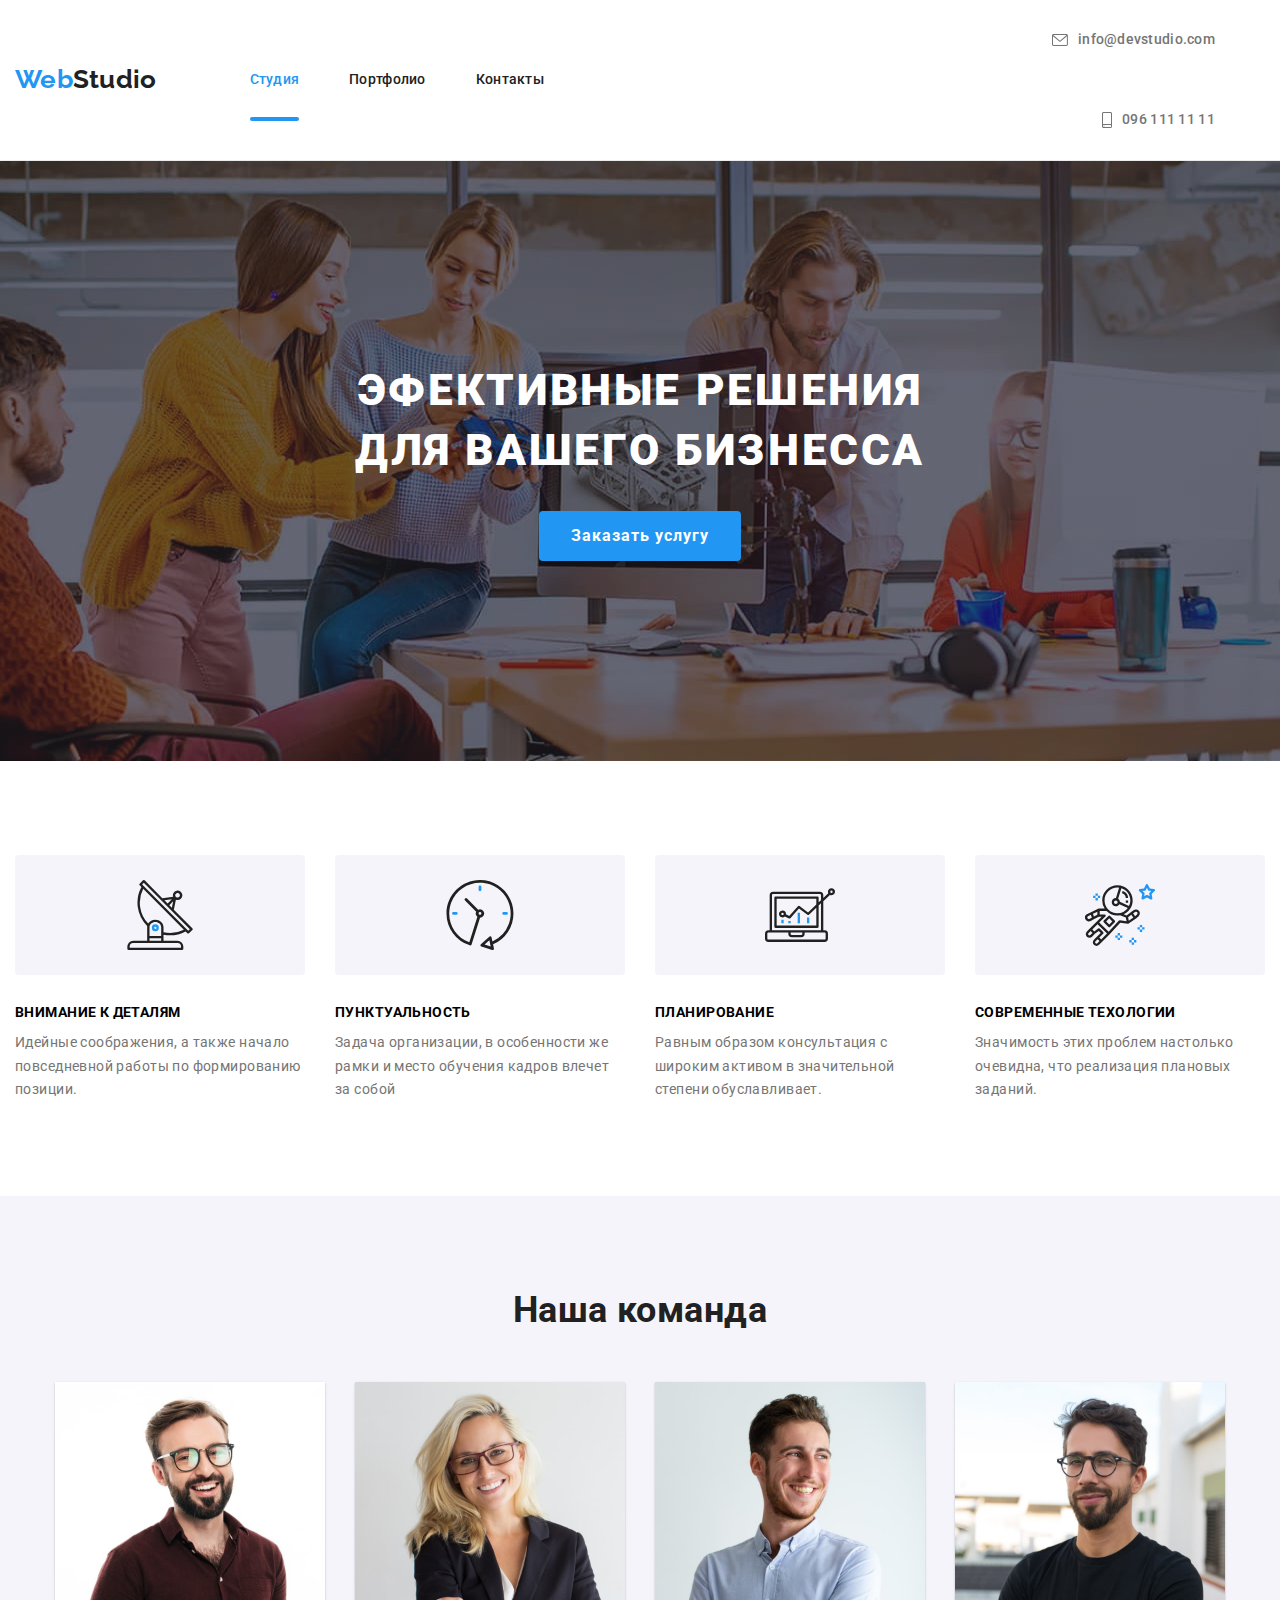
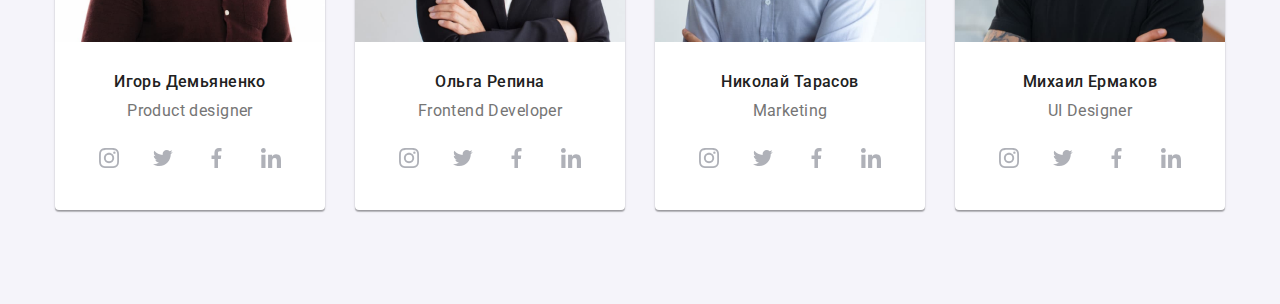
==== commit ccaa5402: "BURGER" ====
--- a/index.html
+++ b/index.html
@@ -542,12 +542,6 @@
 
     </ul>
   </div>
-  <button class="mobile-close-btn" type="button" data-menu-close>
-    <svg width="40" height="40"> <use href="../goit-markup-hw-08/images/index_logo/symbol-defs.svg#menu-close">
-
-    </use>
-  </svg>
-  </button>
 </div>
 <script src="./js/modal.js"></script>
 <script src="./js/menu.js"></script>
--- a/css/main.min.css
+++ b/css/main.min.css
@@ -1 +1 @@
-:root{--cards-item: 1;--cards-set-gap: 30px}h1,h2,h3,h4,h5,p{margin:0}ul,ol{padding:0;margin:0}img{display:block;max-width:100%;height:auto}.list{list-style-type:none}.link{color:currentColor;text-decoration:none}body{font-weight:400;font-size:14px;line-height:1.71;letter-spacing:.03em;color:#757575;font-family:"Roboto",sans-serif}.hidden-title{position:absolute;width:1px;height:1px;margin:-1px;border:0;padding:0;white-space:nowrap;-webkit-clip-path:inset(100%);clip-path:inset(100%);clip:rect(0 0 0 0);overflow:hidden}.link-container{display:-webkit-box;display:-ms-flexbox;display:flex}.is-hidden{opacity:0;visibility:hidden;pointer-events:none}.card-set{display:-webkit-box;display:-ms-flexbox;display:flex;-ms-flex-wrap:wrap;flex-wrap:wrap;gap:30px;-webkit-box-pack:center;-ms-flex-pack:center;justify-content:center}.container{margin:0 auto;padding-right:15px;padding-left:15px;width:100%}@media screen and (min-width: 480px){.container{width:480px}}@media screen and (min-width: 768px){.container{width:738px}}@media screen and (min-width: 1200px){.container{width:1200px}}.section{padding-top:60px;padding-bottom:60px}@media screen and (min-width: 1200px){.section{padding-top:94px;padding-bottom:94px}}.section-title{margin-bottom:50px;font-weight:700;font-size:36px;line-height:1.16;color:#212121;text-align:center}.adress-item:hover,.adress-item:focus{color:#2196f3}.adress-item:not(:last-child){margin-bottom:9px}.adress-item{-webkit-transition:color 250ms cubic-bezier(0.4, 0, 0.2, 1);transition:color 250ms cubic-bezier(0.4, 0, 0.2, 1)}.backdrop{position:fixed;top:0;left:0;width:100%;height:100%;background:rgba(0,0,0,.2);display:-webkit-box;display:-ms-flexbox;display:flex;-webkit-box-align:center;-ms-flex-align:center;align-items:center;-webkit-box-pack:center;-ms-flex-pack:center;justify-content:center;-webkit-transition:opacity 250ms cubic-bezier(0.4, 0, 0.2, 1),visibility 250ms cubic-bezier(0.4, 0, 0.2, 1);transition:opacity 250ms cubic-bezier(0.4, 0, 0.2, 1),visibility 250ms cubic-bezier(0.4, 0, 0.2, 1)}.hero-button{display:-webkit-box;display:-ms-flexbox;display:flex;-webkit-box-pack:center;-ms-flex-pack:center;justify-content:center;-webkit-box-align:center;-ms-flex-align:center;align-items:center;margin-left:auto;margin-right:auto;min-width:200px;padding:10px 32px;font-weight:700;font-size:16px;line-height:1.875;letter-spacing:.06em;background:#2196f3;color:#fff;-webkit-box-shadow:0px 4px 4px rgba(0,0,0,.15);box-shadow:0px 4px 4px rgba(0,0,0,.15);border-radius:4px;border:none;cursor:pointer;-webkit-transition:background-color 250ms cubic-bezier(0.4, 0, 0.2, 1);transition:background-color 250ms cubic-bezier(0.4, 0, 0.2, 1)}.hero-button:hover,.hero-button:focus{background-color:#188ce8;outline:none}.filter-button{font-family:"Roboto";font-style:normal;font-weight:500;font-size:16px;line-height:1.62;background:#f5f4fa;color:#212121;cursor:pointer;outline:none;border:none;padding:6px 22px;height:38px;border-radius:4px;-webkit-transition:color 250ms cubic-bezier(0.4, 0, 0.2, 1),background-color 250ms cubic-bezier(0.4, 0, 0.2, 1),-webkit-box-shadow 250ms cubic-bezier(0.4, 0, 0.2, 1);transition:color 250ms cubic-bezier(0.4, 0, 0.2, 1),background-color 250ms cubic-bezier(0.4, 0, 0.2, 1),-webkit-box-shadow 250ms cubic-bezier(0.4, 0, 0.2, 1);transition:color 250ms cubic-bezier(0.4, 0, 0.2, 1),box-shadow 250ms cubic-bezier(0.4, 0, 0.2, 1),background-color 250ms cubic-bezier(0.4, 0, 0.2, 1);transition:color 250ms cubic-bezier(0.4, 0, 0.2, 1),box-shadow 250ms cubic-bezier(0.4, 0, 0.2, 1),background-color 250ms cubic-bezier(0.4, 0, 0.2, 1),-webkit-box-shadow 250ms cubic-bezier(0.4, 0, 0.2, 1)}.filter-button:hover,.filter-button:focus{background-color:#2196f3;color:#f5f4fa;-webkit-box-shadow:0px 3px 1px rgba(0,0,0,.1),0px 1px 2px rgba(0,0,0,.08),0px 2px 2px rgba(0,0,0,.12);box-shadow:0px 3px 1px rgba(0,0,0,.1),0px 1px 2px rgba(0,0,0,.08),0px 2px 2px rgba(0,0,0,.12);outline:none}.modal-close-button{position:absolute;right:8px;top:8px;background:#fff;border:none;display:-webkit-box;display:-ms-flexbox;display:flex;-webkit-box-align:center;-ms-flex-align:center;align-items:center;-webkit-box-pack:center;-ms-flex-pack:center;justify-content:center;opacity:.7;cursor:pointer;padding:0}.modal-close-button:hover .close-button-cross,.modal-close-button:focus .close-button-cross{fill:#2196f3}.footer-button{display:-webkit-box;display:-ms-flexbox;display:flex;padding:10px 29px;-webkit-box-pack:center;-ms-flex-pack:center;justify-content:center;-webkit-box-align:center;-ms-flex-align:center;align-items:center;gap:10px}.label-checkbox{margin-bottom:20px;display:-webkit-box;display:-ms-flexbox;display:flex;-webkit-box-pack:center;-ms-flex-pack:center;justify-content:center;-webkit-box-align:center;-ms-flex-align:center;align-items:center;gap:8px;-ms-flex-line-pack:center;align-content:center;cursor:pointer}.checkbox:checked+.checkbox-icon{width:16px;height:15px;background-image:url(../js/img_modal/icon-check.svg);background-color:#2196f3;border-color:#2196f3;background-size:contain}.checkbox:hover+.checkbox-icon,.checkbox:focus+.checkbox-icon{border-color:#2196f3;-webkit-transition:border-color 250ms cubic-bezier(0.4, 0, 0.2, 1);transition:border-color 250ms cubic-bezier(0.4, 0, 0.2, 1)}.checkbox{-webkit-appearance:none;-moz-appearance:none;appearance:none}.checkbox-icon{display:block;height:15px;width:16px;border:2px solid #212121;border-radius:4px}.checkbox-span .blue{color:#2196f3}.contacts{margin-left:auto;display:-webkit-box;display:-ms-flexbox;display:flex;-webkit-box-align:center;-ms-flex-align:center;align-items:center}.contacts__link:hover,.contacts__link:focus{color:#2196f3}.contacts__item:not(:last-child){margin-right:50px}.mail__icon{width:16px;height:12px}.icon:hover{fill:currentColor}.tel__icon{width:10px;height:16px}.contacts .icon{fill:currentColor;margin-right:10px}.logo{color:#2196f3;font-family:"Raleway";font-style:normal;font-weight:700;font-size:26px;line-height:1.2}.logo-studio{color:#212121}.socials-icon-logo{fill:#afb1b8;-webkit-transition:fill 250ms cubic-bezier(0.4, 0, 0.2, 1);transition:fill 250ms cubic-bezier(0.4, 0, 0.2, 1)}.map{color:#fff;-webkit-transition:color 250ms cubic-bezier(0.4, 0, 0.2, 1);transition:color 250ms cubic-bezier(0.4, 0, 0.2, 1)}.map:hover,.map:focus{color:#2196f3}.form-title{display:block;margin-bottom:12px;text-align:center;font-weight:700;font-size:20px;line-height:23px;color:#212121}.modal{position:relative;z-index:2;background:#fff;-webkit-box-shadow:0px 1px 3px rgba(0,0,0,.12),0px 1px 1px rgba(0,0,0,.14),0px 2px 1px rgba(0,0,0,.2);box-shadow:0px 1px 3px rgba(0,0,0,.12),0px 1px 1px rgba(0,0,0,.14),0px 2px 1px rgba(0,0,0,.2);border-radius:4px;-webkit-transition:-webkit-transform 250ms cubic-bezier(0.4, 0, 0.2, 1);transition:-webkit-transform 250ms cubic-bezier(0.4, 0, 0.2, 1);transition:transform 250ms cubic-bezier(0.4, 0, 0.2, 1);transition:transform 250ms cubic-bezier(0.4, 0, 0.2, 1), -webkit-transform 250ms cubic-bezier(0.4, 0, 0.2, 1);display:block;padding:40px}.backdrop.is-hidden .modal{-webkit-transform:scale(0);transform:scale(0)}.modal-svg{background-color:#188ce8}.nav{display:-webkit-box;display:-ms-flexbox;display:flex;-webkit-box-align:center;-ms-flex-align:center;align-items:center}.nav__list{color:#212121;display:-webkit-box;display:-ms-flexbox;display:flex;-webkit-column-gap:50px;-moz-column-gap:50px;column-gap:50px}.nav__list .blue{color:#2196f3}.nav__list>.nav__link:not(:last-child){margin-right:50px}.nav__list .link:hover,.nav__list .link:focus{color:#2196f3}.nav__list .blue::after,.nav__link:hover::after,.nav__link:focus::after{opacity:1}.nav__link::after{content:"";width:100%;height:4px;background-color:#2196f3;border-radius:2px;position:absolute;display:block;opacity:0;bottom:-1px;-webkit-transition:opacity 250ms cubic-bezier(0.4, 0, 0.2, 1);transition:opacity 250ms cubic-bezier(0.4, 0, 0.2, 1)}.nav__link{position:relative}.nav__link,.contacts__link{display:none;-webkit-box-pack:center;-ms-flex-pack:center;justify-content:center;padding-top:32px;padding-bottom:32px;-webkit-box-align:center;-ms-flex-align:center;align-items:center;-webkit-transition:color 250ms cubic-bezier(0.4, 0, 0.2, 1);transition:color 250ms cubic-bezier(0.4, 0, 0.2, 1)}@media screen and (min-width: 768px){.nav__link,.contacts__link{display:-webkit-box;display:-ms-flexbox;display:flex}}.project-overlay{position:relative;overflow:hidden}.overlay{position:absolute;bottom:0;right:0;width:100%;height:100%;color:#fff;font-size:18px;line-height:28px;letter-spacing:.03em;background-color:rgba(33,150,243,.9);-webkit-transform:translatey(100%);transform:translatey(100%);-webkit-transition:-webkit-transform 250ms ease;transition:-webkit-transform 250ms ease;transition:transform 250ms ease;transition:transform 250ms ease, -webkit-transform 250ms ease;padding:63px 24px;opacity:0}.portfolio-link:hover .overlay,.portfolio-link:focus .overlay{-webkit-transform:translatex(0);transform:translatex(0);opacity:1}.portfolio-item{-ms-flex-preferred-size:calc((100% - 60px)/3);flex-basis:calc((100% - 60px)/3)}.portfolio-link:hover,.portfolio-link:focus{-webkit-box-shadow:0px 1px 1px rgba(0,0,0,.12),0px 4px 4px rgba(0,0,0,.06),1px 4px 6px rgba(0,0,0,.16);box-shadow:0px 1px 1px rgba(0,0,0,.12),0px 4px 4px rgba(0,0,0,.06),1px 4px 6px rgba(0,0,0,.16)}.socials{display:-webkit-box;display:-ms-flexbox;display:flex;-webkit-box-align:center;-ms-flex-align:center;align-items:center;-webkit-box-pack:center;-ms-flex-pack:center;justify-content:center;gap:10px}.socials-link{display:-webkit-box;display:-ms-flexbox;display:flex;-webkit-box-align:center;-ms-flex-align:center;align-items:center;-webkit-box-pack:center;-ms-flex-pack:center;justify-content:center;width:44px;height:44px;background-color:#fff;border-radius:50%;outline:none;-webkit-transition:background-color 250ms cubic-bezier(0.4, 0, 0.2, 1);transition:background-color 250ms cubic-bezier(0.4, 0, 0.2, 1)}.socials-icon{fill:#afb1b8;-webkit-transition:background-color 250ms cubic-bezier(0.4, 0, 0.2, 1),fill 250ms cubic-bezier(0.4, 0, 0.2, 1);transition:background-color 250ms cubic-bezier(0.4, 0, 0.2, 1),fill 250ms cubic-bezier(0.4, 0, 0.2, 1)}.socials-link:hover,.socials-link:focus,.socials-link:active{background-color:#2196f3}.socials-link:hover .socials-icon,.socials-link:active .socials-icon,.socials-link:focus .socials-icon{fill:#fff}.menu-btn{display:-webkit-inline-box;display:-ms-inline-flexbox;display:inline-flex;-webkit-box-align:center;-ms-flex-align:center;align-items:center;-webkit-box-pack:center;-ms-flex-pack:center;justify-content:center;width:40px;height:40px;background-color:rgba(0,0,0,0);border:none;z-index:15243;cursor:pointer}@media screen and (min-width: 768px){.menu-btn{display:none}}.menu-btn .icon-cross{display:none}.menu-btn.is-open .icon-cross{display:block}.menu-btn.is-open .icon-menu{display:none}.menu-overlay{position:fixed;position:relative;top:0;left:0;width:100%;height:100%;z-index:444;opacity:0;pointer-events:none;visibility:hidden;-webkit-transition:opacity var(--transition-duration),visibility var(--transition-duration);transition:opacity var(--transition-duration),visibility var(--transition-duration)}@media screen and (min-width: 768px){.menu-overlay{display:none}}.menu-overlay.is-open{opacity:1;pointer-events:initial;visibility:visible}.menu-container{display:-webkit-box;display:-ms-flexbox;display:flex;-webkit-box-orient:vertical;-webkit-box-direction:normal;-ms-flex-direction:column;flex-direction:column;position:absolute;left:0;right:0;top:0;bottom:0;max-width:480px;height:100%;background:#fff;-webkit-box-shadow:0px 4px 8px rgba(0,0,0,.04),0px 2px 4px rgba(0,0,0,.08),0px 1px 3px rgba(0,0,0,.16);box-shadow:0px 4px 8px rgba(0,0,0,.04),0px 2px 4px rgba(0,0,0,.08),0px 1px 3px rgba(0,0,0,.16);padding:48px 40px;-webkit-transform:translateX(100%);transform:translateX(100%);-webkit-transition:-webkit-transform var(--transition-duration);transition:-webkit-transform var(--transition-duration);transition:transform var(--transition-duration);transition:transform var(--transition-duration), -webkit-transform var(--transition-duration)}.menu-overlay.is-open .menu-container{-webkit-transform:translateX(0);transform:translateX(0)}.mobile-list:first-child{margin-bottom:auto}.mobile-list:nth-child(2){margin-bottom:64px}.mobile-social__list{display:-webkit-box;display:-ms-flexbox;display:flex;-ms-flex-wrap:wrap;flex-wrap:wrap;gap:10px;color:#2196f3}.mobile-social__link{display:-webkit-box;display:-ms-flexbox;display:flex}.mob-social__item:not(:last-child) .mobile-social__link::after{content:"";display:block;width:1px;margin-left:10px;background-color:rgba(33,33,33,.2)}.mobile-close-btn{position:absolute}@media(max-width: 1199.98px){.about{display:none}}.about-item{-ms-flex-preferred-size:calc((100% - 60px)/3);flex-basis:calc((100% - 60px)/3);position:relative}.about-card{width:100%;position:absolute;bottom:0;left:0;width:100%;font-weight:700;background-color:rgba(47,48,58,.8);line-height:16px;text-align:center;text-transform:uppercase;color:#fff;padding:27px}.client-list{display:-webkit-box;display:-ms-flexbox;display:flex;-webkit-box-align:center;-ms-flex-align:center;align-items:center;-webkit-box-pack:center;-ms-flex-pack:center;justify-content:center;gap:30px}.client-link{display:-webkit-box;display:-ms-flexbox;display:flex;-webkit-box-align:center;-ms-flex-align:center;align-items:center;-webkit-box-pack:center;-ms-flex-pack:center;justify-content:center;height:92px;border:1px solid #afb1b8;outline:none;border-radius:4px;cursor:pointer;-webkit-transition:border 250ms cubic-bezier(0.4, 0, 0.2, 1),fill 250ms cubic-bezier(0.4, 0, 0.2, 1);transition:border 250ms cubic-bezier(0.4, 0, 0.2, 1),fill 250ms cubic-bezier(0.4, 0, 0.2, 1)}.client-link:hover,.client-link:focus{border:var(--color-client-bord-hover)}.client-link:hover .socials-icon-logo,.client-link:focus .socials-icon-logo{fill:#2196f3}.client-logo-item{-ms-flex-preferred-size:calc((100% - 150px)/6);flex-basis:calc((100% - 150px)/6)}.description-title{font-weight:700;font-size:14px;line-height:1.14;text-transform:uppercase;color:#000;margin-bottom:10px}@media screen and (max-width: 480px){.description-title{text-align:center}}@media screen and (min-width: 480px){.description-item{display:inline-block}}@media screen and (min-width: 768px){.description-item{-ms-flex-preferred-size:calc((100% - 30px)/2);flex-basis:calc((100% - 30px)/2)}}@media screen and (min-width: 1200px){.description-item{-ms-flex-preferred-size:calc((100% - 90px)/4);flex-basis:calc((100% - 90px)/4)}}.description-icon{display:-webkit-box;display:-ms-flexbox;display:flex;height:120px;background-color:#f5f4fa;border-radius:4px;-webkit-column-gap:30px;-moz-column-gap:30px;column-gap:30px;margin-bottom:30px;-webkit-box-pack:center;-ms-flex-pack:center;justify-content:center;-webkit-box-align:center;-ms-flex-align:center;align-items:center}.description-icon .icon{height:70px;width:70px;justify-self:center}.filter-list{margin-bottom:50px;display:-webkit-box;display:-ms-flexbox;display:flex;-webkit-column-gap:9px;-moz-column-gap:9px;column-gap:9px;-webkit-box-pack:center;-ms-flex-pack:center;justify-content:center}.filter-list-item{-webkit-box-align:center;-ms-flex-align:center;align-items:center}.footer-social-title{color:var(--color-white);margin-bottom:20px;font-weight:700;text-transform:uppercase}.footer-section{background:var(--color-footer-font);padding-top:60px;padding-bottom:60px}.footer-form{display:-webkit-box;display:-ms-flexbox;display:flex}.footer-form-input{min-width:358px;color:#fff;margin-right:12px;padding:15px;font-size:16px;background-color:rgba(0,0,0,0);border:1px solid rgba(255,255,255,.3);-webkit-filter:drop-shadow(0px 4px 4px rgba(0, 0, 0, 0.15));filter:drop-shadow(0px 4px 4px rgba(0, 0, 0, 0.15));border-radius:4px}.footer-icon-send{fill:currentColor}.footer-adress{font-style:normal;white-space:nowrap}.footer-container{display:-webkit-box;display:-ms-flexbox;display:flex;gap:70px;-webkit-box-align:baseline;-ms-flex-align:baseline;align-items:baseline}.footer-subscribe{margin-left:auto}.footer-socials-icon{fill:#fff}.footer-section .socials-link{background-color:rgba(255,255,255,.1)}.footer-section .socials-link:hover,.footer-section .socials-link:focus{background-color:#2196f3}.footer-section .logo-studio{color:#fff}.container .logo-footer{margin-bottom:20px;display:inline-block}.form-input{width:100%;height:40px;padding:10px;padding-left:42px;margin:0;background:#fff;border:1px solid rgba(33,33,33,.2);border-radius:4px;resize:none;outline:rgba(0,0,0,0);-webkit-transition:border 250ms cubic-bezier(0.4, 0, 0.2, 1),fill 250ms cubic-bezier(0.4, 0, 0.2, 1);transition:border 250ms cubic-bezier(0.4, 0, 0.2, 1),fill 250ms cubic-bezier(0.4, 0, 0.2, 1)}.form-input:focus,.form-input:hover{border-color:#2196f3;cursor:pointer}.form-input:focus+.register-form-icon,.form-input:hover+.register-form-icon{fill:#2196f3}.text-input{height:120px;padding:12px 16px;position:relative;font-weight:400;font-size:12px;line-height:14px;letter-spacing:.01em}.form-label{-webkit-transition:-webkit-transform 250ms cubic-bezier(0.4, 0, 0.2, 1);transition:-webkit-transform 250ms cubic-bezier(0.4, 0, 0.2, 1);transition:transform 250ms cubic-bezier(0.4, 0, 0.2, 1);transition:transform 250ms cubic-bezier(0.4, 0, 0.2, 1), -webkit-transform 250ms cubic-bezier(0.4, 0, 0.2, 1);font-size:12px;line-height:1.1666666667;letter-spacing:.01em;margin-bottom:4px}.form-block{position:relative}.form-field{display:-webkit-box;display:-ms-flexbox;display:flex;-webkit-box-orient:vertical;-webkit-box-direction:normal;-ms-flex-direction:column;flex-direction:column}.form-field:not(:last-child){margin-bottom:10px}.register-form-icon{position:absolute;top:50%;-webkit-transform:translateY(-50%);transform:translateY(-50%);left:12px}.register-form-group{margin-bottom:20px}::-webkit-input-placeholder{color:rgba(117,117,117,.5)}.header{font-weight:500;line-height:1.14;letter-spacing:.02em;background:#fff;border-bottom:1px solid #ececec}.header__container{display:-webkit-box;display:-ms-flexbox;display:flex;-webkit-box-align:center;-ms-flex-align:center;align-items:center;min-height:60px;min-width:320px}.header .logo{margin-right:93px}.hero{text-align:center;background:#2f303a;padding-top:118px;padding-bottom:118px;background-image:-webkit-gradient(linear, left top, right top, from(rgba(47, 48, 58, 0.4)), to(rgba(47, 48, 58, 0.4))),url(../images/index_logo/header-img.jpg);background-image:linear-gradient(to right, rgba(47, 48, 58, 0.4), rgba(47, 48, 58, 0.4)),url(../images/index_logo/header-img.jpg);max-width:1600px;margin-left:auto;margin-right:auto;background-repeat:no-repeat;background-size:cover;background-position:center}@media screen and (min-width: 1200px){.hero{padding-top:200px;padding-bottom:200px}}.hero-title{font-weight:900;font-size:26px;line-height:1.61;letter-spacing:.06em;text-transform:uppercase;color:#fff;max-width:642px;margin-left:auto;margin-right:auto;margin-bottom:30px}@media screen and (min-width: 1200px){.hero-title{font-size:44px;line-height:1.36}}.portfolio-title{font-weight:700;font-size:18px;line-height:2;letter-spacing:.06em;color:#212121;margin-bottom:4px}.portfolio-list{font-size:16px;line-height:1.87}.portfolio-link{display:inline-block;-webkit-transition:-webkit-box-shadow 250ms cubic-bezier(0.4, 0, 0.2, 1);transition:-webkit-box-shadow 250ms cubic-bezier(0.4, 0, 0.2, 1);transition:box-shadow 250ms cubic-bezier(0.4, 0, 0.2, 1);transition:box-shadow 250ms cubic-bezier(0.4, 0, 0.2, 1), -webkit-box-shadow 250ms cubic-bezier(0.4, 0, 0.2, 1);outline:none}.cards-content{padding:20px 24px;border:1px solid #eee}.team{background:#f5f4fa}.team-name{font-weight:500;font-size:16px;line-height:1.19;text-align:center;color:#212121;margin-bottom:10px}.team-item{-webkit-box-shadow:0px 1px 3px rgba(0,0,0,.12),0px 1px 1px rgba(0,0,0,.14),0px 2px 1px rgba(0,0,0,.2);box-shadow:0px 1px 3px rgba(0,0,0,.12),0px 1px 1px rgba(0,0,0,.14),0px 2px 1px rgba(0,0,0,.2);border-radius:0px 0px 4px 4px;background-color:#fff;padding-bottom:30px}.team-work{text-align:center;font-size:16px;line-height:1.19;margin-bottom:16px}.team-about{-webkit-box-align:center;-ms-flex-align:center;align-items:center;background-color:#fff;border-radius:0px 0px 4px 4px;padding:0;margin:0}.team-item img{margin-bottom:30px}:root{--color-grey: #757575;--color-dark-grey: #212121;--color-light-blue: #2196f3;--color-white: #ffffff;--color-black: #000000;--color-footer-font: #2f303a;--color-filter-button: #f5f4fa;--color-footer-primary: rgba(255, 255, 255, 0.6);--color-border: 1px solid #eeeeee;--color-head-border: 1px solid #ececec;--color-social-links: #afb1b8;--color-bg-footer-social-links: rgba(255, 255, 255, 0.1);--color-client-border: 1px solid #afb1b8;--color-client-bord-hover: 1px solid #2196f3;--color-bg-about: rgba(47, 48, 58, 0.8);--color-overlay-portfolio: rgba(33, 150, 243, 0.9);--color-bg-overlay-modal-window: rgba(0, 0, 0, 0.2);--color-bg-hover-button-hero: #188ce8;--transition-duration: 250ms;--transition-function: cubic-bezier(0.4, 0, 0.2, 1);--color-placeholder: rgba(117, 117, 117, 0.5)}.client-link:hover,.client-link:focus{border:var(--color-client-bord-hover)}/*# sourceMappingURL=main.min.css.map */+:root{--cards-item: 1;--cards-set-gap: 30px}h1,h2,h3,h4,h5,p{margin:0}ul,ol{padding:0;margin:0}img{display:block;max-width:100%;height:auto}.list{list-style-type:none}.link{color:currentColor;text-decoration:none}body{font-weight:400;font-size:14px;line-height:1.71;letter-spacing:.03em;color:#757575;font-family:"Roboto",sans-serif}.hidden-title{position:absolute;width:1px;height:1px;margin:-1px;border:0;padding:0;white-space:nowrap;-webkit-clip-path:inset(100%);clip-path:inset(100%);clip:rect(0 0 0 0);overflow:hidden}.link-container{display:-webkit-box;display:-ms-flexbox;display:flex}.is-hidden{opacity:0;visibility:hidden;pointer-events:none}.card-set{display:-webkit-box;display:-ms-flexbox;display:flex;-ms-flex-wrap:wrap;flex-wrap:wrap;gap:30px;-webkit-box-pack:center;-ms-flex-pack:center;justify-content:center}.container{margin:0 auto;padding-right:15px;padding-left:15px;width:100%}.section{padding-top:60px;padding-bottom:60px}@media screen and (min-width: 1200px){.section{padding-top:94px;padding-bottom:94px}}.section-title{margin-bottom:50px;font-weight:700;font-size:36px;line-height:1.16;color:#212121;text-align:center}.adress-item{-webkit-transition:color 250ms cubic-bezier(0.4, 0, 0.2, 1);transition:color 250ms cubic-bezier(0.4, 0, 0.2, 1)}.adress-item-item:hover,.adress-item-item:focus{color:#2196f3}.adress-item-item:not(:last-child){margin-bottom:9px}.backdrop{position:fixed;top:0;left:0;width:100%;height:100%;background:rgba(0,0,0,.2);display:-webkit-box;display:-ms-flexbox;display:flex;-webkit-box-align:center;-ms-flex-align:center;align-items:center;-webkit-box-pack:center;-ms-flex-pack:center;justify-content:center;-webkit-transition:opacity 250ms cubic-bezier(0.4, 0, 0.2, 1),visibility 250ms cubic-bezier(0.4, 0, 0.2, 1);transition:opacity 250ms cubic-bezier(0.4, 0, 0.2, 1),visibility 250ms cubic-bezier(0.4, 0, 0.2, 1)}.hero-button{display:-webkit-box;display:-ms-flexbox;display:flex;-webkit-box-pack:center;-ms-flex-pack:center;justify-content:center;-webkit-box-align:center;-ms-flex-align:center;align-items:center;margin-left:auto;margin-right:auto;min-width:200px;padding:10px 32px;font-weight:700;font-size:16px;line-height:1.875;letter-spacing:.06em;background:#2196f3;color:#fff;-webkit-box-shadow:0px 4px 4px rgba(0,0,0,.15);box-shadow:0px 4px 4px rgba(0,0,0,.15);border-radius:4px;border:none;cursor:pointer;-webkit-transition:background-color 250ms cubic-bezier(0.4, 0, 0.2, 1);transition:background-color 250ms cubic-bezier(0.4, 0, 0.2, 1)}.hero-button:hover,.hero-button:focus{background-color:#188ce8;outline:none}.filter-button{font-family:"Roboto";font-style:normal;font-weight:500;font-size:16px;line-height:1.62;background:#f5f4fa;color:#212121;cursor:pointer;outline:none;border:none;padding:6px 22px;height:38px;border-radius:4px;-webkit-transition:color 250ms cubic-bezier(0.4, 0, 0.2, 1),background-color 250ms cubic-bezier(0.4, 0, 0.2, 1),-webkit-box-shadow 250ms cubic-bezier(0.4, 0, 0.2, 1);transition:color 250ms cubic-bezier(0.4, 0, 0.2, 1),background-color 250ms cubic-bezier(0.4, 0, 0.2, 1),-webkit-box-shadow 250ms cubic-bezier(0.4, 0, 0.2, 1);transition:color 250ms cubic-bezier(0.4, 0, 0.2, 1),box-shadow 250ms cubic-bezier(0.4, 0, 0.2, 1),background-color 250ms cubic-bezier(0.4, 0, 0.2, 1);transition:color 250ms cubic-bezier(0.4, 0, 0.2, 1),box-shadow 250ms cubic-bezier(0.4, 0, 0.2, 1),background-color 250ms cubic-bezier(0.4, 0, 0.2, 1),-webkit-box-shadow 250ms cubic-bezier(0.4, 0, 0.2, 1)}.filter-button:hover,.filter-button:focus{background-color:#2196f3;color:#f5f4fa;-webkit-box-shadow:0px 3px 1px rgba(0,0,0,.1),0px 1px 2px rgba(0,0,0,.08),0px 2px 2px rgba(0,0,0,.12);box-shadow:0px 3px 1px rgba(0,0,0,.1),0px 1px 2px rgba(0,0,0,.08),0px 2px 2px rgba(0,0,0,.12);outline:none}.modal-close-button{position:absolute;right:8px;top:8px;background:#fff;border:none;display:-webkit-box;display:-ms-flexbox;display:flex;-webkit-box-align:center;-ms-flex-align:center;align-items:center;-webkit-box-pack:center;-ms-flex-pack:center;justify-content:center;opacity:.7;cursor:pointer;padding:0}.modal-close-button:hover .close-button-cross,.modal-close-button:focus .close-button-cross{fill:#2196f3}.footer-button{display:-webkit-box;display:-ms-flexbox;display:flex;padding:10px 29px;-webkit-box-pack:center;-ms-flex-pack:center;justify-content:center;-webkit-box-align:center;-ms-flex-align:center;align-items:center;gap:10px}.label-checkbox{margin-bottom:20px;display:-webkit-box;display:-ms-flexbox;display:flex;-webkit-box-pack:center;-ms-flex-pack:center;justify-content:center;-webkit-box-align:center;-ms-flex-align:center;align-items:center;gap:8px;-ms-flex-line-pack:center;align-content:center;cursor:pointer}.checkbox{-webkit-appearance:none;-moz-appearance:none;appearance:none}.checkbox:checked+.checkbox-icon{width:16px;height:15px;background-image:url(../js/img_modal/icon-check.svg);background-color:#2196f3;border-color:#2196f3;background-size:contain}.checkbox:hover+.checkbox-icon,.checkboxx:focus+.checkbox-icon{border-color:#2196f3;-webkit-transition:border-color 250ms cubic-bezier(0.4, 0, 0.2, 1);transition:border-color 250ms cubic-bezier(0.4, 0, 0.2, 1)}.checkbox-icon{display:block;height:15px;width:16px;border:2px solid #212121;border-radius:4px}.checkbox-span .blue{color:#2196f3}.contacts{margin-left:auto;display:-webkit-box;display:-ms-flexbox;display:flex;-webkit-box-orient:vertical;-webkit-box-direction:normal;-ms-flex-direction:column;flex-direction:column}.contacts__link:hover,.contacts__link:focus{color:#2196f3}.contacts__item:not(:last-child){margin-right:50px}@media screen and (min-width: 1200px){.contacts{-webkit-box-orient:vertical;-webkit-box-direction:normal;-ms-flex-direction:column;flex-direction:column}}.mail__icon{width:16px;height:12px}.icon:hover{fill:currentColor}.tel__icon{width:10px;height:16px}.contacts .icon{fill:currentColor;margin-right:10px}.logo{color:#2196f3;font-family:"Raleway";font-style:normal;font-weight:700;font-size:26px;line-height:1.2}.logo-studio{color:#212121}.socials-icon-logo{fill:#afb1b8;-webkit-transition:fill 250ms cubic-bezier(0.4, 0, 0.2, 1);transition:fill 250ms cubic-bezier(0.4, 0, 0.2, 1)}.map{color:#fff;-webkit-transition:color 250ms cubic-bezier(0.4, 0, 0.2, 1);transition:color 250ms cubic-bezier(0.4, 0, 0.2, 1)}.map:hover,.map:focus{color:#2196f3}.form-title{display:block;margin-bottom:12px;text-align:center;font-weight:700;font-size:20px;line-height:23px;color:#212121}.modal{position:relative;z-index:2;background:#fff;-webkit-box-shadow:0px 1px 3px rgba(0,0,0,.12),0px 1px 1px rgba(0,0,0,.14),0px 2px 1px rgba(0,0,0,.2);box-shadow:0px 1px 3px rgba(0,0,0,.12),0px 1px 1px rgba(0,0,0,.14),0px 2px 1px rgba(0,0,0,.2);border-radius:4px;-webkit-transition:-webkit-transform 250ms cubic-bezier(0.4, 0, 0.2, 1);transition:-webkit-transform 250ms cubic-bezier(0.4, 0, 0.2, 1);transition:transform 250ms cubic-bezier(0.4, 0, 0.2, 1);transition:transform 250ms cubic-bezier(0.4, 0, 0.2, 1), -webkit-transform 250ms cubic-bezier(0.4, 0, 0.2, 1);display:block;padding:40px}.backdrop.is-hidden .modal{-webkit-transform:scale(0);transform:scale(0)}.modal-svg{background-color:#188ce8}.nav{display:-webkit-box;display:-ms-flexbox;display:flex;-webkit-box-align:center;-ms-flex-align:center;align-items:center}.nav__list{color:#212121;display:-webkit-box;display:-ms-flexbox;display:flex;-webkit-column-gap:50px;-moz-column-gap:50px;column-gap:50px}.nav__list .blue{color:#2196f3}.nav__list>.nav__link:not(:last-child){margin-right:50px}.nav__list .link:hover,.nav__list .link:focus{color:#2196f3}.nav__list .blue::after,.nav__link:hover::after,.nav__link:focus::after{opacity:1}.nav__link::after{content:"";width:100%;height:4px;background-color:#2196f3;border-radius:2px;position:absolute;display:block;opacity:0;bottom:-1px;-webkit-transition:opacity 250ms cubic-bezier(0.4, 0, 0.2, 1);transition:opacity 250ms cubic-bezier(0.4, 0, 0.2, 1)}.nav__link{position:relative}.nav__link,.contacts__link{display:none;-webkit-box-pack:center;-ms-flex-pack:center;justify-content:center;padding-top:32px;padding-bottom:32px;-webkit-box-align:center;-ms-flex-align:center;align-items:center;-webkit-transition:color 250ms cubic-bezier(0.4, 0, 0.2, 1);transition:color 250ms cubic-bezier(0.4, 0, 0.2, 1)}@media screen and (min-width: 768px){.nav__link,.contacts__link{display:-webkit-box;display:-ms-flexbox;display:flex}}.project-overlay{position:relative;overflow:hidden}.overlay{position:absolute;bottom:0;right:0;width:100%;height:100%;color:#fff;font-size:18px;line-height:28px;letter-spacing:.03em;background-color:rgba(33,150,243,.9);-webkit-transform:translatey(100%);transform:translatey(100%);-webkit-transition:-webkit-transform 250ms ease;transition:-webkit-transform 250ms ease;transition:transform 250ms ease;transition:transform 250ms ease, -webkit-transform 250ms ease;padding:63px 24px;opacity:0}.portfolio-link:hover .overlay,.portfolio-link:focus .overlay{-webkit-transform:translatex(0);transform:translatex(0);opacity:1}.portfolio-item{-ms-flex-preferred-size:calc((100% - 60px)/3);flex-basis:calc((100% - 60px)/3)}.portfolio-link:hover,.portfolio-link:focus{-webkit-box-shadow:0px 1px 1px rgba(0,0,0,.12),0px 4px 4px rgba(0,0,0,.06),1px 4px 6px rgba(0,0,0,.16);box-shadow:0px 1px 1px rgba(0,0,0,.12),0px 4px 4px rgba(0,0,0,.06),1px 4px 6px rgba(0,0,0,.16)}.socials{display:-webkit-box;display:-ms-flexbox;display:flex;-webkit-box-align:center;-ms-flex-align:center;align-items:center;-webkit-box-pack:center;-ms-flex-pack:center;justify-content:center;gap:10px}.socials-link{display:-webkit-box;display:-ms-flexbox;display:flex;-webkit-box-align:center;-ms-flex-align:center;align-items:center;-webkit-box-pack:center;-ms-flex-pack:center;justify-content:center;width:44px;height:44px;background-color:#fff;border-radius:50%;outline:none;-webkit-transition:background-color 250ms cubic-bezier(0.4, 0, 0.2, 1);transition:background-color 250ms cubic-bezier(0.4, 0, 0.2, 1)}.socials-icon{fill:#afb1b8;-webkit-transition:background-color 250ms cubic-bezier(0.4, 0, 0.2, 1),fill 250ms cubic-bezier(0.4, 0, 0.2, 1);transition:background-color 250ms cubic-bezier(0.4, 0, 0.2, 1),fill 250ms cubic-bezier(0.4, 0, 0.2, 1)}.socials-link:hover,.socials-link:focus,.socials-link:active{background-color:#2196f3}.socials-link:hover .socials-icon,.socials-link:active .socials-icon,.socials-link:focus .socials-icon{fill:#fff}.menu-btn{display:-webkit-inline-box;display:-ms-inline-flexbox;display:inline-flex;-webkit-box-align:center;-ms-flex-align:center;align-items:center;-webkit-box-pack:center;-ms-flex-pack:center;justify-content:center;width:40px;height:40px;background-color:rgba(0,0,0,0);border:none;z-index:15243;cursor:pointer}@media screen and (min-width: 768px)and (max-width: 320px){.menu-btn{display:none}}.menu-btn .icon-cross{display:none}.menu-btn.is-open{position:fixed;top:10px;right:0}.menu-btn.is-open .icon-cross{display:block}.menu-btn.is-open .icon-menu{display:none}@media screen and (min-width: 768px){.menu-btn{display:none}}.menu-overlay{position:fixed;top:0;left:0;width:100%;height:100%;z-index:444;opacity:0;pointer-events:none;visibility:hidden;-webkit-transition:opacity var(--transition-duration),visibility var(--transition-duration);transition:opacity var(--transition-duration),visibility var(--transition-duration)}@media screen and (min-width: 768px){.menu-overlay{display:none}}.menu-overlay.is-open{opacity:1;pointer-events:initial;visibility:visible}.menu-container{display:-webkit-box;display:-ms-flexbox;display:flex;-webkit-box-orient:vertical;-webkit-box-direction:normal;-ms-flex-direction:column;flex-direction:column;position:absolute;left:0;right:0;top:0;bottom:0;max-width:480px;height:100%;background:#fff;-webkit-box-shadow:0px 4px 8px rgba(0,0,0,.04),0px 2px 4px rgba(0,0,0,.08),0px 1px 3px rgba(0,0,0,.16);box-shadow:0px 4px 8px rgba(0,0,0,.04),0px 2px 4px rgba(0,0,0,.08),0px 1px 3px rgba(0,0,0,.16);padding:48px 40px;-webkit-transform:translateX(100%);transform:translateX(100%);-webkit-transition:-webkit-transform var(--transition-duration);transition:-webkit-transform var(--transition-duration);transition:transform var(--transition-duration);transition:transform var(--transition-duration), -webkit-transform var(--transition-duration)}.menu-overlay.is-open .menu-container{-webkit-transform:translateX(0);transform:translateX(0)}.mobile-list:first-child{margin-bottom:auto}.mobile-list:nth-child(2){margin-bottom:64px}.mobile-social__list{display:-webkit-box;display:-ms-flexbox;display:flex;-ms-flex-wrap:wrap;flex-wrap:wrap;gap:10px;color:#2196f3}.mobile-social__link{display:-webkit-box;display:-ms-flexbox;display:flex}.mob-social__item:not(:last-child) .mobile-social__link::after{content:"";display:block;width:1px;margin-left:10px;background-color:rgba(33,33,33,.2)}@media(max-width: 1199.98px){.about{display:none}}.about-item{-ms-flex-preferred-size:calc((100% - 60px)/3);flex-basis:calc((100% - 60px)/3);position:relative}.about-card{width:100%;position:absolute;bottom:0;left:0;width:100%;font-weight:700;background-color:rgba(47,48,58,.8);line-height:16px;text-align:center;text-transform:uppercase;color:#fff;padding:27px}.client-list{display:-webkit-box;display:-ms-flexbox;display:flex;-webkit-box-align:center;-ms-flex-align:center;align-items:center;-webkit-box-pack:center;-ms-flex-pack:center;justify-content:center;gap:30px}.client-link{display:-webkit-box;display:-ms-flexbox;display:flex;-webkit-box-align:center;-ms-flex-align:center;align-items:center;-webkit-box-pack:center;-ms-flex-pack:center;justify-content:center;height:92px;border:1px solid #afb1b8;outline:none;border-radius:4px;cursor:pointer;-webkit-transition:border 250ms cubic-bezier(0.4, 0, 0.2, 1),fill 250ms cubic-bezier(0.4, 0, 0.2, 1);transition:border 250ms cubic-bezier(0.4, 0, 0.2, 1),fill 250ms cubic-bezier(0.4, 0, 0.2, 1)}.client-link:hover,.client-link:focus{border:var(--color-client-bord-hover)}.client-link:hover .socials-icon-logo,.client-link:focus .socials-icon-logo{fill:#2196f3}.client-logo-item{-ms-flex-preferred-size:calc((100% - 150px)/6);flex-basis:calc((100% - 150px)/6)}.description-title{font-weight:700;font-size:14px;line-height:1.14;text-transform:uppercase;color:#000;margin-bottom:10px}@media screen and (max-width: 480px){.description-title{text-align:center}}@media screen and (min-width: 480px){.description-item{display:inline-block}}@media screen and (min-width: 768px){.description-item{-ms-flex-preferred-size:calc((100% - 30px)/2);flex-basis:calc((100% - 30px)/2)}}@media screen and (min-width: 1200px){.description-item{-ms-flex-preferred-size:calc((100% - 90px)/4);flex-basis:calc((100% - 90px)/4)}}.description-icon{display:-webkit-box;display:-ms-flexbox;display:flex;height:120px;background-color:#f5f4fa;border-radius:4px;-webkit-column-gap:30px;-moz-column-gap:30px;column-gap:30px;margin-bottom:30px;-webkit-box-pack:center;-ms-flex-pack:center;justify-content:center;-webkit-box-align:center;-ms-flex-align:center;align-items:center}.description-icon .icon{height:70px;width:70px;justify-self:center}.filter-list{margin-bottom:50px;display:-webkit-box;display:-ms-flexbox;display:flex;-webkit-column-gap:9px;-moz-column-gap:9px;column-gap:9px;-webkit-box-pack:center;-ms-flex-pack:center;justify-content:center}.filter-list-item{-webkit-box-align:center;-ms-flex-align:center;align-items:center}.footer-social-title{color:var(--color-white);margin-bottom:20px;font-weight:700;text-transform:uppercase}.footer-section{background:var(--color-footer-font);padding-top:60px;padding-bottom:60px}.footer-form{display:-webkit-box;display:-ms-flexbox;display:flex}.footer-form-input{min-width:358px;color:#fff;margin-right:12px;padding:15px;font-size:16px;background-color:rgba(0,0,0,0);border:1px solid rgba(255,255,255,.3);-webkit-filter:drop-shadow(0px 4px 4px rgba(0, 0, 0, 0.15));filter:drop-shadow(0px 4px 4px rgba(0, 0, 0, 0.15));border-radius:4px}.footer-icon-send{fill:currentColor}.footer-adress{font-style:normal;white-space:nowrap}.footer-container{display:-webkit-box;display:-ms-flexbox;display:flex;gap:70px;-webkit-box-align:baseline;-ms-flex-align:baseline;align-items:baseline}.footer-subscribe{margin-left:auto}.footer-socials-icon{fill:#fff}.footer-section .socials-link{background-color:rgba(255,255,255,.1)}.footer-section .socials-link:hover,.footer-section .socials-link:focus{background-color:#2196f3}.footer-section .logo-studio{color:#fff}.container .logo-footer{margin-bottom:20px;display:inline-block}.form-input{width:100%;height:40px;padding:10px;padding-left:42px;margin:0;background:#fff;border:1px solid rgba(33,33,33,.2);border-radius:4px;resize:none;outline:rgba(0,0,0,0);-webkit-transition:border 250ms cubic-bezier(0.4, 0, 0.2, 1),fill 250ms cubic-bezier(0.4, 0, 0.2, 1);transition:border 250ms cubic-bezier(0.4, 0, 0.2, 1),fill 250ms cubic-bezier(0.4, 0, 0.2, 1)}.form-input:focus,.form-input:hover{border-color:#2196f3;cursor:pointer}.form-input:focus+.register-form-icon,.form-input:hover+.register-form-icon{fill:#2196f3}.text-input{height:120px;padding:12px 16px;position:relative;font-weight:400;font-size:12px;line-height:14px;letter-spacing:.01em}.form-label{-webkit-transition:-webkit-transform 250ms cubic-bezier(0.4, 0, 0.2, 1);transition:-webkit-transform 250ms cubic-bezier(0.4, 0, 0.2, 1);transition:transform 250ms cubic-bezier(0.4, 0, 0.2, 1);transition:transform 250ms cubic-bezier(0.4, 0, 0.2, 1), -webkit-transform 250ms cubic-bezier(0.4, 0, 0.2, 1);font-size:12px;line-height:1.1666666667;letter-spacing:.01em;margin-bottom:4px}.form-block{position:relative}.form-field{display:-webkit-box;display:-ms-flexbox;display:flex;-webkit-box-orient:vertical;-webkit-box-direction:normal;-ms-flex-direction:column;flex-direction:column}.form-field:not(:last-child){margin-bottom:10px}.register-form-icon{position:absolute;top:50%;-webkit-transform:translateY(-50%);transform:translateY(-50%);left:12px}.register-form-group{margin-bottom:20px}::-webkit-input-placeholder{color:rgba(117,117,117,.5)}.header{font-weight:500;line-height:1.14;letter-spacing:.02em;background:#fff;border-bottom:1px solid #ececec}.header__container{display:-webkit-box;display:-ms-flexbox;display:flex;-webkit-box-align:center;-ms-flex-align:center;align-items:center;min-height:60px;min-width:320px}.header .logo{margin-right:0}@media screen and (min-width: 768px){.header .logo{margin-right:93px}}.hero{text-align:center;background:#2f303a;padding-top:118px;padding-bottom:118px;background-image:-webkit-gradient(linear, left top, right top, from(rgba(47, 48, 58, 0.4)), to(rgba(47, 48, 58, 0.4))),url(../images/index_logo/header-img.jpg);background-image:linear-gradient(to right, rgba(47, 48, 58, 0.4), rgba(47, 48, 58, 0.4)),url(../images/index_logo/header-img.jpg);max-width:1600px;margin-left:auto;margin-right:auto;background-repeat:no-repeat;background-size:cover;background-position:center}@media screen and (min-width: 1200px){.hero{padding-top:200px;padding-bottom:200px}}.hero-title{font-weight:900;font-size:26px;line-height:1.61;letter-spacing:.06em;text-transform:uppercase;color:#fff;max-width:642px;margin-left:auto;margin-right:auto;margin-bottom:30px}@media screen and (min-width: 1200px){.hero-title{font-size:44px;line-height:1.36}}.portfolio-title{font-weight:700;font-size:18px;line-height:2;letter-spacing:.06em;color:#212121;margin-bottom:4px}.portfolio-list{font-size:16px;line-height:1.87}.portfolio-link{display:inline-block;-webkit-transition:-webkit-box-shadow 250ms cubic-bezier(0.4, 0, 0.2, 1);transition:-webkit-box-shadow 250ms cubic-bezier(0.4, 0, 0.2, 1);transition:box-shadow 250ms cubic-bezier(0.4, 0, 0.2, 1);transition:box-shadow 250ms cubic-bezier(0.4, 0, 0.2, 1), -webkit-box-shadow 250ms cubic-bezier(0.4, 0, 0.2, 1);outline:none}.cards-content{padding:20px 24px;border:1px solid #eee}.team{background:#f5f4fa}.team-name{font-weight:500;font-size:16px;line-height:1.19;text-align:center;color:#212121;margin-bottom:10px}.team-item{-webkit-box-shadow:0px 1px 3px rgba(0,0,0,.12),0px 1px 1px rgba(0,0,0,.14),0px 2px 1px rgba(0,0,0,.2);box-shadow:0px 1px 3px rgba(0,0,0,.12),0px 1px 1px rgba(0,0,0,.14),0px 2px 1px rgba(0,0,0,.2);border-radius:0px 0px 4px 4px;background-color:#fff;padding-bottom:30px}.team-work{text-align:center;font-size:16px;line-height:1.19;margin-bottom:16px}.team-about{-webkit-box-align:center;-ms-flex-align:center;align-items:center;background-color:#fff;border-radius:0px 0px 4px 4px;padding:0;margin:0}.team-item img{margin-bottom:30px}:root{--color-grey: #757575;--color-dark-grey: #212121;--color-light-blue: #2196f3;--color-white: #ffffff;--color-black: #000000;--color-footer-font: #2f303a;--color-filter-button: #f5f4fa;--color-footer-primary: rgba(255, 255, 255, 0.6);--color-border: 1px solid #eeeeee;--color-head-border: 1px solid #ececec;--color-social-links: #afb1b8;--color-bg-footer-social-links: rgba(255, 255, 255, 0.1);--color-client-border: 1px solid #afb1b8;--color-client-bord-hover: 1px solid #2196f3;--color-bg-about: rgba(47, 48, 58, 0.8);--color-overlay-portfolio: rgba(33, 150, 243, 0.9);--color-bg-overlay-modal-window: rgba(0, 0, 0, 0.2);--color-bg-hover-button-hero: #188ce8;--transition-duration: 250ms;--transition-function: cubic-bezier(0.4, 0, 0.2, 1);--color-placeholder: rgba(117, 117, 117, 0.5)}.client-link:hover,.client-link:focus{border:var(--color-client-bord-hover)}/*# sourceMappingURL=main.min.css.map */